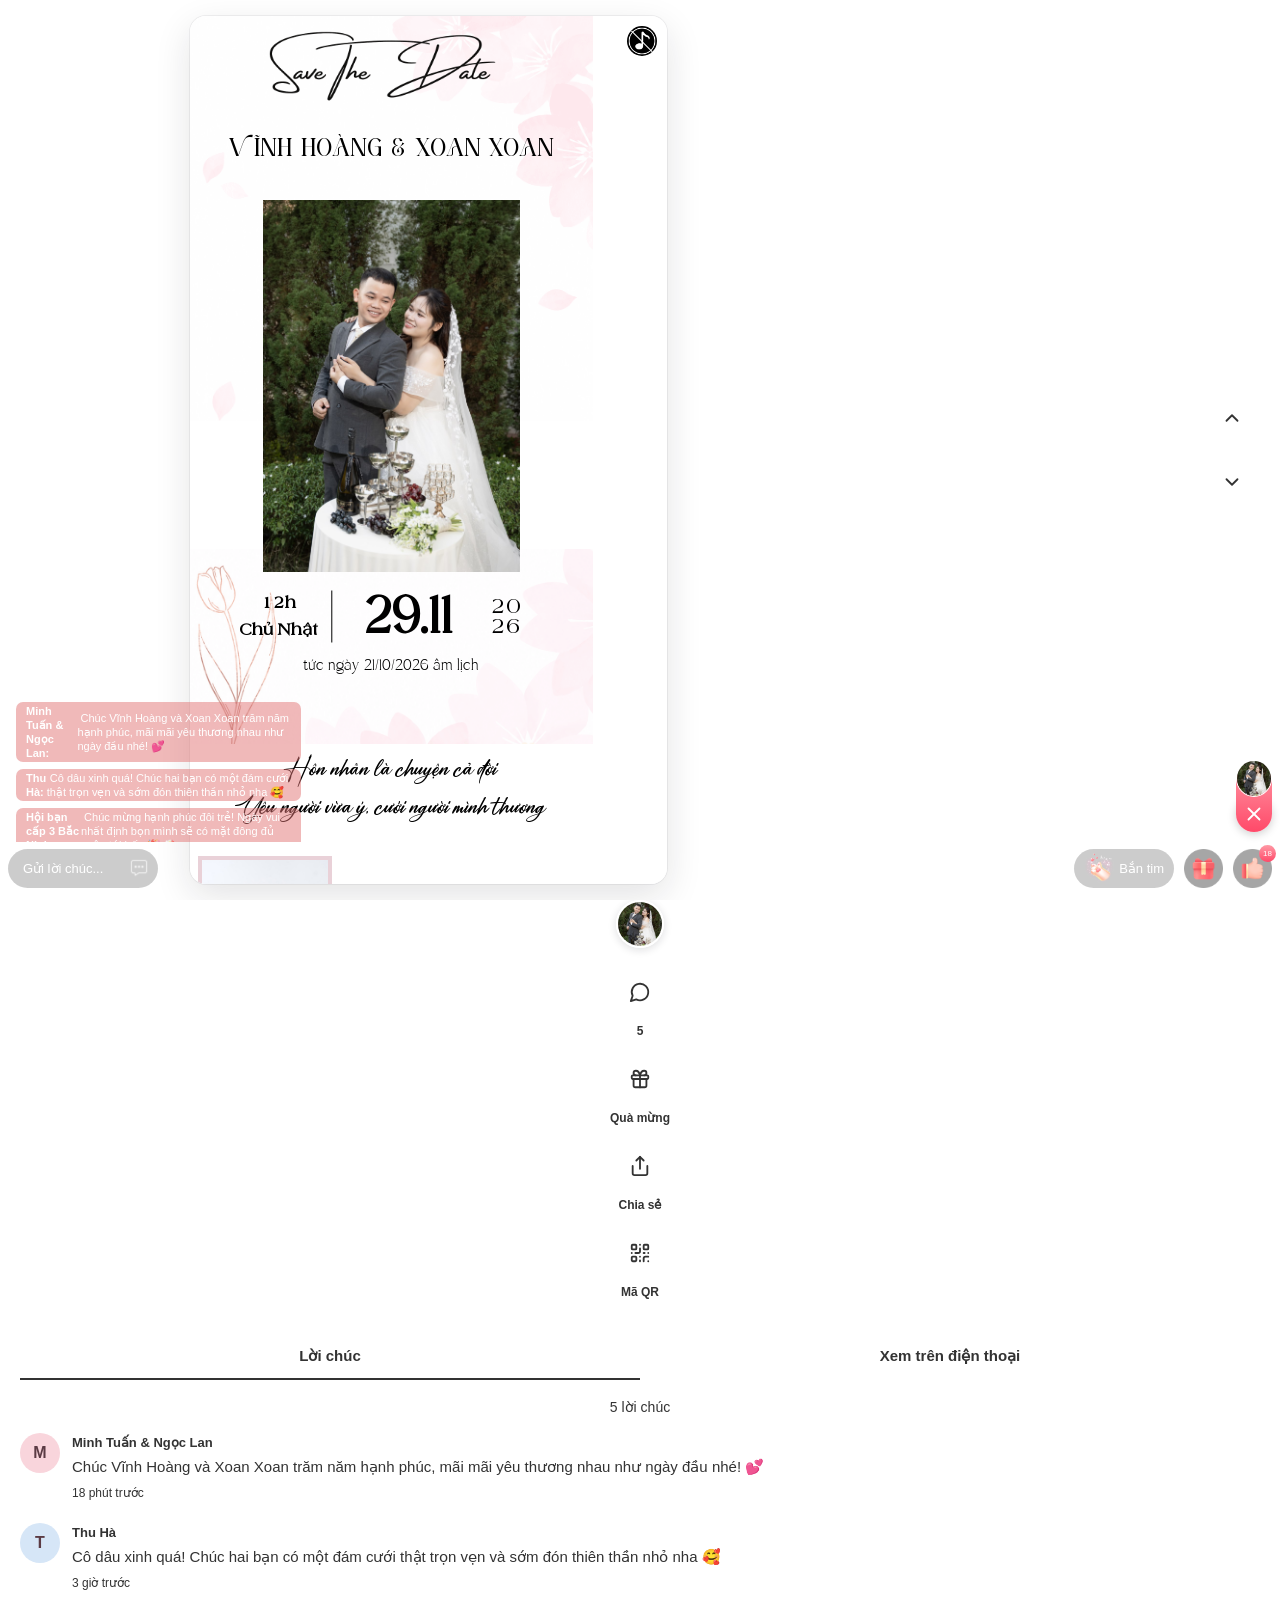
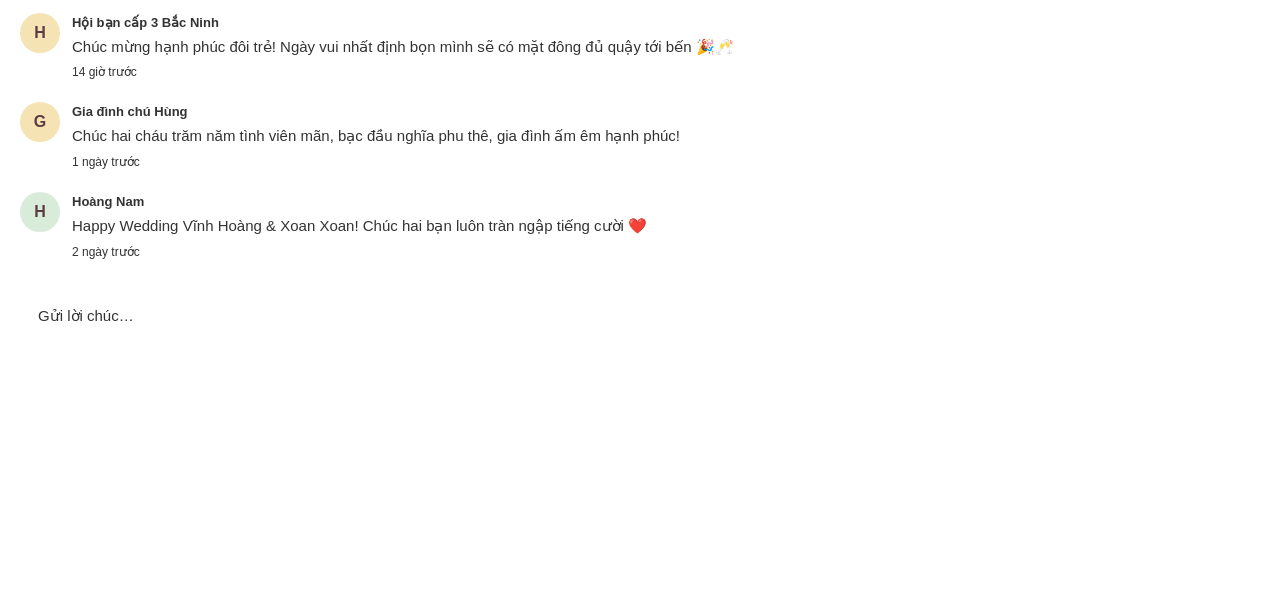
==== index.html @ a7e4d416 "Fix mobile comment toggle button and add swipeable photo gallery without touch blocking" ====
<!DOCTYPE html>
<html lang="vi" data-scroll-behavior="smooth">
<head>
  <meta charset="utf-8" />
  <meta name="viewport" content="width=device-width, initial-scale=1, maximum-scale=1, user-scalable=no" />
  <title>Vĩnh Hoàng💕Xoan Xoan | Thiệp Cưới Online</title>
  <meta name="description" content="Trân trọng kính mời quý khách đến dự lễ cưới của chúng tôi. Rất mong được đón tiếp quý khách!" />
  <meta property="og:type" content="website" />
  <meta property="og:title" content="Vĩnh Hoàng💕Xoan Xoan | Thiệp Cưới Online" />
  <meta property="og:description" content="Trân trọng kính mời quý khách đến dự lễ cưới của chúng tôi. Rất mong được đón tiếp quý khách!" />
  <meta property="og:image" content="https://tungpp001.github.io/vinhhoang-wedding/uploads/og-thumb.jpg" />
  <meta property="og:image:secure_url" content="https://tungpp001.github.io/vinhhoang-wedding/uploads/og-thumb.jpg" />
  <meta property="og:image:width" content="1200" />
  <meta property="og:image:height" content="630" />
  <meta property="og:image:type" content="image/jpeg" />
  <meta name="twitter:card" content="summary_large_image" />
  <meta name="twitter:image" content="https://tungpp001.github.io/vinhhoang-wedding/uploads/og-thumb.jpg" />
  <link rel="preconnect" href="https://fonts.googleapis.com" />
  <link rel="preconnect" href="https://fonts.gstatic.com" crossorigin />
  <link rel="stylesheet" href="https://fonts.googleapis.com/css2?family=Quicksand:wght@400;500;600;700&display=swap" />
  <link rel="stylesheet" href="styles.css?v=20261110d" />
</head>
<body>
<div hidden=""><!--$--><!--/$--></div><!--$--><!--/$--><div class="guest-ui_nestedLoading___AAHA"><div class="guest-ui_spinContainer__fVctq"><div class="pc-container feedLayout_feed__jIIvL"><aside class="feedLayout_side__cEJ5f"><a href="#" class="feedLayout_brand__jp8cJ"><img src="assets/logo-symbol.svg" alt="" width="30" height="30"/><span>Thiệp Cưới Online</span></a><div class="feedLayout_info__sg8Nb"><img class="feedLayout_infoCover__g9FMQ" src="uploads/1794324127512-x21ut2.jpg" alt="" width="212" height="119"/><h1 class="feedLayout_infoTitle__srkTO">Vĩnh Hoàng💕Xoan Xoan</h1><p class="feedLayout_infoDesc__WayYb">Trân trọng kính mời quý khách đến dự lễ cưới của chúng tôi. Rất mong được đón tiếp quý khách!</p></div><p class="feedLayout_sideFoot__AckKV">© 2026 Vĩnh Hoàng 💕 Xoan Xoan</p></aside><main class="feedLayout_stage__zQjhY"><div class="feedLayout_cardRow__36Grw"><div class="pc-content feedLayout_card__Nx6Wg"><div id="app-view-index" class="jsx-443a9d513198ef78 "><div id="audio-control-wrapper" class="jsx-1319890903 cursor-pointer"><div class="jsx-1319890903 audio-toggle "><img src="assets/audio-1.png" alt="music icon" class="jsx-1319890903 music-icon"/><div class="jsx-1319890903 icon-cancel"><div class="jsx-1319890903 icon-line"></div></div></div></div><audio src="uploads/1794324139690-w282ac.mp3" preload="auto"></audio><div data-autoscroll-root="" class="relative overflow-x-hidden styles_customScroll__X5r6w h-full" style="background-color:#fff;overflow-y:auto;touch-action:auto"><div id="root-page-container" style="background-color:#fff;background-image:none;background-size:cover;width:404px;height:6098px;position:relative;overflow:hidden;margin:0 auto" class="jsx-7bcb8cec9f2990d1"><div id="canvas-scaler" style="position:relative;user-select:auto;display:flex;align-items:center;justify-content:center;box-sizing:border-box;width:404px;height:6098px;min-width:50px;min-height:50px;transform-origin:0 0"><div class="jsx-7bcb8cec9f2990d1 w-full h-full"><div data-node-id="_PFyxYCW_z" style="position:absolute;top:2206.0177541824px;left:2.058281939257812px;width:395.35440000000006px;height:auto;z-index:26;cursor:default;transform:rotate(0deg)" class="jsx-3951157770 text-box-component "><div data-transition-key="_PFyxYCW_z-fade-in-1.6-0.5-ease-out-false" data-node-id="_PFyxYCW_z" style="transition:all 1.6s ease-out 0.5s;transform:none;opacity:1;width:100%;height:100%"><div style="position:relative;width:100%;height:100%;padding:0px 0px 0px 0px;border-radius:0px 
            0px 
            0px 
            0px;box-shadow:none;background-color:transparent;display:flex;align-items:center;justify-content:center;box-sizing:border-box;opacity:1;border:0px solid" class="jsx-3951157770"><div disabled="" style="height:auto;width:100%;min-width:20px;color:#000000;font-size:14.544px;text-shadow:0px 0px 2px rgba(0,0,0,0);font-weight:normal;font-family:&quot;Quicksand&quot;;text-align:center;line-height:normal;letter-spacing:0px;text-transform:none;text-decoration:none;font-style:normal;pointer-events:none;overflow:hidden;word-break:break-word" contentEditable="false">Du Tràng, Đông Cứu - Bắc Ninh</div></div></div></div><div data-node-id="JcK0YX0tFL" style="position:absolute;top:2157.59432px;left:5.816388000000001px;width:387.8400000000001px;height:auto;z-index:23;cursor:default;transform:rotate(0deg)" class="jsx-3951157770 text-box-component "><div data-transition-key="JcK0YX0tFL-fade-in-1.6-0-ease-out-false" data-node-id="JcK0YX0tFL" style="transition:all 1.6s ease-out 0s;transform:none;opacity:1;width:100%;height:100%"><div style="position:relative;width:100%;height:100%;padding:0px 0px 0px 0px;border-radius:0px 
            0px 
            0px 
            0px;box-shadow:none;background-color:transparent;display:flex;align-items:center;justify-content:center;box-sizing:border-box;opacity:1;border:0px solid" class="jsx-3951157770"><div disabled="" style="height:auto;width:100%;min-width:20px;color:#000000;font-size:25.048000000000005px;text-shadow:0px 0px 2px rgba(0,0,0,0);font-weight:bold;font-family:&quot;Quicksand&quot;;text-align:center;line-height:normal;letter-spacing:0px;text-transform:uppercase;text-decoration:none;font-style:normal;pointer-events:none;overflow:hidden;word-break:break-word" contentEditable="false">Tư gia nhà trai</div></div></div></div><div data-node-id="8Y6nOGwSSD" style="position:absolute;top:2109.8839353944004px;left:149.3115011772461px;width:100.83840000000002px;height:auto;z-index:25;cursor:default;transform:rotate(0deg)" class="jsx-1141532170 text-box-component "><div data-transition-key="8Y6nOGwSSD-fade-in-1.6-0.4-ease-out-false" data-node-id="8Y6nOGwSSD" style="transition:all 1.6s ease-out 0.4s;transform:none;opacity:1;width:100%;height:100%"><div style="position:relative;width:100%;height:100%;padding:0px 0px 0px 0px;border-radius:0px 
            0px 
            0px 
            0px;box-shadow:none;background-color:transparent;display:flex;align-items:center;justify-content:center;box-sizing:border-box;opacity:1;border-bottom:1px solid #4a4a4a" class="jsx-1141532170"><div disabled="" style="height:auto;width:100%;min-width:20px;color:#000000;font-size:17.776px;text-shadow:0px 0px 2px rgba(0,0,0,0);font-weight:bold;font-family:&quot;Quicksand&quot;;text-align:center;line-height:normal;letter-spacing:0px;text-transform:none;text-decoration:none;font-style:normal;pointer-events:none;overflow:hidden;word-break:break-word" contentEditable="false">Địa chỉ&nbsp;</div></div></div></div><div data-node-id="Qt0PY8qU_B" style="position:absolute;top:2061.870554px;left:11.994089px;width:375.4776px;height:auto;z-index:25;cursor:default;transform:rotate(0deg)" class="jsx-3951157770 text-box-component "><div data-transition-key="Qt0PY8qU_B-fade-in-1.6-0.5-ease-out-false" data-node-id="Qt0PY8qU_B" style="transition:all 1.6s ease-out 0.5s;transform:none;opacity:1;width:100%;height:100%"><div style="position:relative;width:100%;height:100%;padding:0px 0px 0px 0px;border-radius:0px 
            0px 
            0px 
            0px;box-shadow:none;background-color:transparent;display:flex;align-items:center;justify-content:center;box-sizing:border-box;opacity:1;border:0px solid" class="jsx-3951157770"><div disabled="" style="height:auto;width:100%;min-width:20px;color:#000000;font-size:14.544px;text-shadow:0px 0px 2px rgba(0,0,0,0);font-weight:normal;font-family:&quot;Quicksand&quot;;text-align:center;line-height:normal;letter-spacing:0px;text-transform:none;text-decoration:none;font-style:normal;pointer-events:none;overflow:hidden;word-break:break-word" contentEditable="false">(Tức ngày 28 tháng 10 năm Bính Ngọ)</div></div></div></div><div data-node-id="JwSuWvN8-C" style="position:absolute;top:2010.4120737168px;left:250.18508px;width:146.24800000000002px;height:auto;z-index:25;cursor:default;transform:rotate(0deg)" class="jsx-3951157770 text-box-component "><div data-transition-key="JwSuWvN8-C-fade-in-1.6-0.8-ease-out-false" data-node-id="JwSuWvN8-C" style="transition:all 1.6s ease-out 0.8s;transform:none;opacity:1;width:100%;height:100%"><div style="position:relative;width:100%;height:100%;padding:0px 0px 0px 0px;border-radius:0px 
            0px 
            0px 
            0px;box-shadow:none;background-color:transparent;display:flex;align-items:center;justify-content:center;box-sizing:border-box;opacity:1;border:0px solid" class="jsx-3951157770"><div disabled="" style="height:auto;width:100%;min-width:20px;color:#000000;font-size:21.008000000000003px;text-shadow:0px 0px 2px rgba(0,0,0,0);font-weight:normal;font-family:&quot;Quicksand&quot;;text-align:center;line-height:normal;letter-spacing:0px;text-transform:none;text-decoration:none;font-style:normal;pointer-events:none;overflow:hidden;word-break:break-word" contentEditable="false">Năm 2026</div></div></div></div><div data-node-id="dsg03K9paw" style="position:absolute;top:1979.6030337168004px;left:5.845884931640606px;width:146.24800000000002px;height:auto;z-index:24;cursor:default;transform:rotate(0deg)" class="jsx-3951157770 text-box-component "><div data-transition-key="dsg03K9paw-fade-in-1.6-0.8-ease-out-false" data-node-id="dsg03K9paw" style="transition:all 1.6s ease-out 0.8s;transform:none;opacity:1;width:100%;height:100%"><div style="position:relative;width:100%;height:100%;padding:0px 0px 0px 0px;border-radius:0px 
            0px 
            0px 
            0px;box-shadow:none;background-color:transparent;display:flex;align-items:center;justify-content:center;box-sizing:border-box;opacity:1;border:0px solid" class="jsx-3951157770"><div disabled="" style="height:auto;width:100%;min-width:20px;color:#000000;font-size:21.008000000000003px;text-shadow:0px 0px 2px rgba(0,0,0,0);font-weight:normal;font-family:&quot;Quicksand&quot;;text-align:center;line-height:normal;letter-spacing:4px;text-transform:none;text-decoration:none;font-style:normal;pointer-events:none;overflow:hidden;word-break:break-word" contentEditable="false">17h00</div></div></div></div><div data-node-id="weZ1pmAg-M" style="position:absolute;top:1979.2071137168002px;left:250.18589786328124px;width:146.24800000000002px;height:auto;z-index:24;cursor:default;transform:rotate(0deg)" class="jsx-3951157770 text-box-component "><div data-transition-key="weZ1pmAg-M-fade-in-1.6-0.4-ease-out-false" data-node-id="weZ1pmAg-M" style="transition:all 1.6s ease-out 0.4s;transform:none;opacity:1;width:100%;height:100%"><div style="position:relative;width:100%;height:100%;padding:0px 0px 0px 0px;border-radius:0px 
            0px 
            0px 
            0px;box-shadow:none;background-color:transparent;display:flex;align-items:center;justify-content:center;box-sizing:border-box;opacity:1;border:0px solid" class="jsx-3951157770"><div disabled="" style="height:auto;width:100%;min-width:20px;color:#000000;font-size:21.008000000000003px;text-shadow:0px 0px 2px rgba(0,0,0,0);font-weight:normal;font-family:&quot;Quicksand&quot;;text-align:center;line-height:normal;letter-spacing:0px;text-transform:none;text-decoration:none;font-style:normal;pointer-events:none;overflow:hidden;word-break:break-word" contentEditable="false">Tháng 11</div></div></div></div><div data-node-id="9h6vN_J3cZ" style="position:absolute;top:2010.4120737168px;left:5.845076931640608px;width:146.24800000000002px;height:auto;z-index:23;cursor:default;transform:rotate(0deg)" class="jsx-3951157770 text-box-component "><div data-transition-key="9h6vN_J3cZ-fade-in-1.6-0.4-ease-out-false" data-node-id="9h6vN_J3cZ" style="transition:all 1.6s ease-out 0.4s;transform:none;opacity:1;width:100%;height:100%"><div style="position:relative;width:100%;height:100%;padding:0px 0px 0px 0px;border-radius:0px 
            0px 
            0px 
            0px;box-shadow:none;background-color:transparent;display:flex;align-items:center;justify-content:center;box-sizing:border-box;opacity:1;border:0px solid" class="jsx-3951157770"><div disabled="" style="height:auto;width:100%;min-width:20px;color:#000000;font-size:21.008000000000003px;text-shadow:0px 0px 2px rgba(0,0,0,0);font-weight:normal;font-family:&quot;Quicksand&quot;;text-align:center;line-height:normal;letter-spacing:0px;text-transform:none;text-decoration:none;font-style:normal;pointer-events:none;overflow:hidden;word-break:break-word" contentEditable="false">Thứ Bảy</div></div></div></div><div data-node-id="jGLGk_Q5MI" style="position:absolute;top:1974.5449537168001px;left:146.69200093164062px;width:107.30240000000002px;height:auto;z-index:23;cursor:default;transform:rotate(0deg)" class="jsx-2812541578 text-box-component "><div data-transition-key="jGLGk_Q5MI-fade-in-1.6-0-ease-out-false" data-node-id="jGLGk_Q5MI" style="transform:none;opacity:1;width:100%;height:100%"><div style="position:relative;width:100%;height:100%;padding:0px 0px 0px 0px;border-radius:0px 
            0px 
            0px 
            0px;box-shadow:none;background-color:transparent;display:flex;align-items:center;justify-content:center;box-sizing:border-box;opacity:1;border-right:2px solid #4a4a4a;border-left:2px solid #4a4a4a;animation-name:animation-pulse;animation-duration:2s;animation-delay:0s;animation-iteration-count:infinite;animation-timing-function:ease-in-out" class="jsx-2812541578"><div disabled="" style="height:auto;width:100%;min-width:20px;color:#631717;font-size:62.216px;text-shadow:0px 0px 2px rgba(0,0,0,0);font-weight:bold;font-family:&quot;Times New Roman&quot;;text-align:center;line-height:normal;letter-spacing:3px;text-transform:uppercase;text-decoration:none;font-style:normal;pointer-events:none;overflow:hidden;word-break:break-word" contentEditable="false">28</div></div></div></div><div data-node-id="sQDPnRDM87" style="position:absolute;top:1440.03376px;left:22.041432px;width:357.944px;height:auto;z-index:18;cursor:default;transform:rotate(0deg)" class="jsx-3951157770 text-box-component "><div data-transition-key="sQDPnRDM87-slide-up-1.3-0-ease-out-false" data-node-id="sQDPnRDM87" style="transition:all 1.3s ease-out 0s;transform:none;opacity:1;width:100%;height:100%"><div style="position:relative;width:100%;height:100%;padding:0px 0px 0px 0px;border-radius:0px 
            0px 
            0px 
            0px;box-shadow:none;background-color:transparent;display:flex;align-items:center;justify-content:center;box-sizing:border-box;opacity:1;border:0px solid" class="jsx-3951157770"><div disabled="" style="height:auto;width:100%;min-width:20px;color:#000000;font-size:12.120000000000003px;text-shadow:0px 0px 2px rgba(0,0,0,0);font-weight:bold;font-family:&quot;Quicksand&quot;;text-align:center;line-height:1.79;letter-spacing:0px;text-transform:uppercase;text-decoration:none;font-style:normal;pointer-events:none;overflow:hidden;word-break:break-word" contentEditable="false">Tham dự lễ cưới Vĩnh Hoàng &amp; Xoan Xoan</div></div></div></div><div data-node-id="uPLRlYN4gG" style="position:absolute;top:1390.27712px;left:116.577432px;width:168.872px;height:auto;z-index:17;cursor:default;transform:rotate(0deg)" class="jsx-1141532170 text-box-component "><div data-transition-key="uPLRlYN4gG-slide-up-1.3-0-ease-out-false" data-node-id="uPLRlYN4gG" style="transition:all 1.3s ease-out 0s;transform:none;opacity:1;width:100%;height:100%"><div style="position:relative;width:100%;height:100%;padding:0px 0px 0px 0px;border-radius:0px 
            0px 
            0px 
            0px;box-shadow:none;background-color:transparent;display:flex;align-items:center;justify-content:center;box-sizing:border-box;opacity:1;border-top:1px solid" class="jsx-1141532170"><div disabled="" style="height:auto;width:100%;min-width:20px;color:#000000;font-size:31.512px;text-shadow:0px 0px 2px rgba(0,0,0,0);font-weight:500;font-family:&quot;HoaTay1&quot;;text-align:center;line-height:normal;letter-spacing:0px;text-transform:none;text-decoration:none;font-style:normal;pointer-events:none;overflow:hidden;word-break:break-word" contentEditable="false">Thư Mời</div></div></div></div><div data-node-id="Rm4Qdw8AaR" style="position:absolute;top:1503.306342px;left:145.731506px;width:112.1504px;height:171.676568px;z-index:20;cursor:default;transform:rotate(0deg) scale(1, 1)" class="jsx-8714137441931921"><div data-transition-key="Rm4Qdw8AaR-slide-up-1.3-0.2-ease-out-false" data-node-id="Rm4Qdw8AaR" style="transition:all 1.3s ease-out 0.2s;transform:none;opacity:1;width:100%;height:100%"><div style="position:relative;width:100%;height:100%;display:flex;align-items:center;justify-content:center;box-sizing:border-box;border:0px solid #631717;padding:0px 0px 0px 0px;background-color:transparent;text-shadow:0px 0px 2px rgba(0,0,0,0);opacity:1;box-shadow:0px 0px 10px 0px rgba(0, 0, 0, 0.5);border-radius:0px 
              0px 
              0px 
              0px" class="jsx-8714137441931921"><div style="-webkit-mask-box-image-source:none;-webkit-mask-box-image-slice:0 fill;mask-image:none;mask-size:100% 100%;mask-repeat:no-repeat" class="jsx-8714137441931921 photo-component"><div style="background-image:url(uploads/1794324175094-gs3egh.jpg);border-radius:0px 
                  0px 
                  0px 
                  0px" class="jsx-8714137441931921 photo-bg-wrap"></div></div></div></div></div><div data-node-id="EVhJTrXwe9" style="position:absolute;top:1487.22096px;left:271.713432px;width:115.651464px;height:173.8816px;z-index:21;cursor:default;transform:rotate(0deg) scale(1, 1)" class="jsx-8714137441931921"><div data-transition-key="EVhJTrXwe9-slide-left-1.3-0.2-ease-out-false" data-node-id="EVhJTrXwe9" style="transition:all 1.3s ease-out 0.2s;transform:none;opacity:1;width:100%;height:100%"><div style="position:relative;width:100%;height:100%;display:flex;align-items:center;justify-content:center;box-sizing:border-box;border:0px solid #631717;padding:0px 0px 0px 0px;background-color:transparent;text-shadow:0px 0px 2px rgba(0,0,0,0);opacity:1;box-shadow:0px 0px 10px 0px rgba(0, 0, 0, 0.5);border-radius:0px 
              0px 
              0px 
              0px" class="jsx-8714137441931921"><div style="-webkit-mask-box-image-source:none;-webkit-mask-box-image-slice:0 fill;mask-image:none;mask-size:100% 100%;mask-repeat:no-repeat" class="jsx-8714137441931921 photo-component"><div style="background-image:url(uploads/1794324185838-d4plaf.jpg);border-radius:0px 
                  0px 
                  0px 
                  0px" class="jsx-8714137441931921 photo-bg-wrap"></div></div></div></div></div><div data-node-id="1kEE_xfXqr" style="position:absolute;top:1487.57648px;left:15.577432000000003px;width:115.78640000000001px;height:173.797568px;z-index:19;cursor:default;transform:rotate(0deg) scale(1, 1)" class="jsx-8714137441931921"><div data-transition-key="1kEE_xfXqr-slide-right-1.3-0.2-ease-out-false" data-node-id="1kEE_xfXqr" style="transition:all 1.3s ease-out 0.2s;transform:none;opacity:1;width:100%;height:100%"><div style="position:relative;width:100%;height:100%;display:flex;align-items:center;justify-content:center;box-sizing:border-box;border:0px solid #631717;padding:0px 0px 0px 0px;background-color:transparent;text-shadow:0px 0px 2px rgba(0,0,0,0);opacity:1;box-shadow:0px 0px 10px 0px rgba(0, 0, 0, 0.5);border-radius:0px 
              0px 
              0px 
              0px" class="jsx-8714137441931921"><div style="-webkit-mask-box-image-source:none;-webkit-mask-box-image-slice:0 fill;mask-image:none;mask-size:100% 100%;mask-repeat:no-repeat" class="jsx-8714137441931921 photo-component"><div style="background-image:url(uploads/1794324166754-q1mspc.jpg);border-radius:0px 
                  0px 
                  0px 
                  0px" class="jsx-8714137441931921 photo-bg-wrap"></div></div></div></div></div><div data-node-id="4D7zik5Fhi" style="position:absolute;top:1228.17616px;left:-4.115144px;width:211.292px;height:auto;z-index:0;cursor:default;transform:rotate(0deg)" class="jsx-3951157770 text-box-component "><div data-transition-key="4D7zik5Fhi-slide-right-1.3-0-ease-out-false" data-node-id="4D7zik5Fhi" style="transition:all 1.3s ease-out 0s;transform:none;opacity:1;width:100%;height:100%"><div style="position:relative;width:100%;height:100%;padding:0px 0px 0px 0px;border-radius:0px 
            0px 
            0px 
            0px;box-shadow:none;background-color:transparent;display:flex;align-items:center;justify-content:center;box-sizing:border-box;opacity:1;border:0px solid" class="jsx-3951157770"><div disabled="" style="height:auto;width:100%;min-width:20px;color:#000000;font-size:11.312000000000003px;text-shadow:0px 0px 2px rgba(0,0,0,0);font-weight:normal;font-family:&quot;Quicksand&quot;;text-align:center;line-height:normal;letter-spacing:0px;text-transform:none;text-decoration:none;font-style:normal;pointer-events:none;overflow:hidden;word-break:break-word" contentEditable="false">Yên Việt,  Đông Cứu<div>Bắc Ninh</div></div></div></div></div></div><div data-node-id="URI0n_EdMI" style="position:absolute;top:857.9271280000002px;left:252.2600535405273px;width:95.02080000000001px;height:auto;z-index:0;cursor:default;transform:rotate(0deg)" class="jsx-3951157770 text-box-component "><div data-transition-key="URI0n_EdMI-slide-left-1.3-0-ease-out-false" data-node-id="URI0n_EdMI" style="transition:all 1.3s ease-out 0s;transform:none;opacity:1;width:100%;height:100%"><div style="position:relative;width:100%;height:100%;padding:0px 0px 0px 0px;border-radius:0px 
            0px 
            0px 
            0px;box-shadow:none;background-color:transparent;display:flex;align-items:center;justify-content:center;box-sizing:border-box;opacity:1;border-bottom:0px solid" class="jsx-3951157770"><div disabled="" style="height:auto;width:100%;min-width:20px;color:#000000;font-size:16.16px;text-shadow:0px 0px 2px rgba(0,0,0,0);font-weight:bold;font-family:&quot;Quicksand&quot;;text-align:center;line-height:normal;letter-spacing:0px;text-transform:uppercase;text-decoration:none;font-style:normal;pointer-events:none;overflow:hidden;word-break:break-word" contentEditable="false">Nhà Trai</div></div></div></div><div data-node-id="MH_6yyQPLw" style="position:absolute;top:887.03856px;left:194.12859927490237px;width:211.292px;height:auto;z-index:0;cursor:default;transform:rotate(0deg)" class="jsx-3951157770 text-box-component "><div data-transition-key="MH_6yyQPLw-slide-left-1.3-0-ease-out-false" data-node-id="MH_6yyQPLw" style="transition:all 1.3s ease-out 0s;transform:none;opacity:1;width:100%;height:100%"><div style="position:relative;width:100%;height:100%;padding:0px 0px 0px 0px;border-radius:0px 
            0px 
            0px 
            0px;box-shadow:none;background-color:transparent;display:flex;align-items:center;justify-content:center;box-sizing:border-box;opacity:1;border:0px solid" class="jsx-3951157770"><div disabled="" style="height:auto;width:100%;min-width:20px;color:#000000;font-size:12.120000000000003px;text-shadow:0px 0px 2px rgba(0,0,0,0);font-weight:bold;font-family:&quot;Quicksand&quot;;text-align:center;line-height:1.49;letter-spacing:0px;text-transform:uppercase;text-decoration:none;font-style:normal;pointer-events:none;overflow:hidden;word-break:break-word" contentEditable="false">Ông : Nguyễn Vĩnh Sơn<div>Bà : Nguyễn Thị Sơn</div></div></div></div></div></div><div data-node-id="OmOohv4UUI" style="position:absolute;top:929.82216px;left:194.12674182177741px;width:211.292px;height:auto;z-index:0;cursor:default;transform:rotate(0deg)" class="jsx-3951157770 text-box-component "><div data-transition-key="OmOohv4UUI-slide-left-1.3-0-ease-out-false" data-node-id="OmOohv4UUI" style="transition:all 1.3s ease-out 0s;transform:none;opacity:1;width:100%;height:100%"><div style="position:relative;width:100%;height:100%;padding:0px 0px 0px 0px;border-radius:0px 
            0px 
            0px 
            0px;box-shadow:none;background-color:transparent;display:flex;align-items:center;justify-content:center;box-sizing:border-box;opacity:1;border:0px solid" class="jsx-3951157770"><div disabled="" style="height:auto;width:100%;min-width:20px;color:#000000;font-size:11.312000000000003px;text-shadow:0px 0px 2px rgba(0,0,0,0);font-weight:normal;font-family:&quot;Quicksand&quot;;text-align:center;line-height:normal;letter-spacing:0px;text-transform:none;text-decoration:none;font-style:normal;pointer-events:none;overflow:hidden;word-break:break-word" contentEditable="false">Du Tràng, Đông Cứu<div>Bắc Ninh</div></div></div></div></div></div><div data-node-id="iHlrUYGh_T" style="position:absolute;top:1153.9048px;left:47.68403014550781px;width:107.70640000000002px;height:auto;z-index:0;cursor:default;transform:rotate(0deg)" class="jsx-3951157770 text-box-component "><div data-transition-key="iHlrUYGh_T-slide-right-1.3-0-ease-out-false" data-node-id="iHlrUYGh_T" style="transition:all 1.3s ease-out 0s;transform:none;opacity:1;width:100%;height:100%"><div style="position:relative;width:100%;height:100%;padding:0px 0px 0px 0px;border-radius:0px 
            0px 
            0px 
            0px;box-shadow:none;background-color:transparent;display:flex;align-items:center;justify-content:center;box-sizing:border-box;opacity:1;border-bottom:0px solid" class="jsx-3951157770"><div disabled="" style="height:auto;width:100%;min-width:20px;color:#000000;font-size:16.16px;text-shadow:0px 0px 2px rgba(0,0,0,0);font-weight:bold;font-family:&quot;Quicksand&quot;;text-align:center;line-height:normal;letter-spacing:0px;text-transform:uppercase;text-decoration:none;font-style:normal;pointer-events:none;overflow:hidden;word-break:break-word" contentEditable="false">Nhà Gái</div></div></div></div><div data-node-id="9BuNZvrCFB" style="position:absolute;top:1184.9712591770246px;left:-4.115144px;width:211.292px;height:auto;z-index:0;cursor:default;transform:rotate(0deg)" class="jsx-3951157770 text-box-component "><div data-transition-key="9BuNZvrCFB-slide-right-1.3-0-ease-out-false" data-node-id="9BuNZvrCFB" style="transition:all 1.3s ease-out 0s;transform:none;opacity:1;width:100%;height:100%"><div style="position:relative;width:100%;height:100%;padding:0px 0px 0px 0px;border-radius:0px 
            0px 
            0px 
            0px;box-shadow:none;background-color:transparent;display:flex;align-items:center;justify-content:center;box-sizing:border-box;opacity:1;border:0px solid" class="jsx-3951157770"><div disabled="" style="height:auto;width:100%;min-width:20px;color:#000000;font-size:12.120000000000003px;text-shadow:0px 0px 2px rgba(0,0,0,0);font-weight:bold;font-family:&quot;Quicksand&quot;;text-align:center;line-height:1.56;letter-spacing:0px;text-transform:uppercase;text-decoration:none;font-style:normal;pointer-events:none;overflow:hidden;word-break:break-word" contentEditable="false">Ông : Trần Văn Hướng<div>Bà : Trần Thị Toản</div></div></div></div></div></div><div data-node-id="I8KC0g3PaN" style="position:absolute;top:533.116784px;left:0.262376184px;width:403.67680000000007px;height:194.89768px;z-index:0;cursor:default;transform:rotate(0deg) scale(1, 1)" class="jsx-8714137441931921"><div data-transition-key="I8KC0g3PaN-fade-in-1.6-0-ease-out-false" data-node-id="I8KC0g3PaN" style="transform:none;opacity:1;width:100%;height:100%"><div style="position:relative;width:100%;height:100%;display:flex;align-items:center;justify-content:center;box-sizing:border-box;border:0px solid;padding:0px 0px 0px 0px;background-color:transparent;text-shadow:0px 0px 2px rgba(0,0,0,0);opacity:0.71;box-shadow:none;border-radius:0px 
              0px 
              0px 
              0px" class="jsx-8714137441931921"><div style="-webkit-mask-box-image-source:url(assets/001_ecxcylqi2s.png);-webkit-mask-box-image-slice:0 fill;mask-image:url(assets/001_ecxcylqi2s.png);mask-size:100% 100%;mask-repeat:no-repeat" class="jsx-8714137441931921 photo-component"><div style="background-image:url(assets/bg-floral-bottom.png);border-radius:0px 
                  0px 
                  0px 
                  0px" class="jsx-8714137441931921 photo-bg-wrap"></div></div></div></div></div><div data-node-id="7WmUUnxK7X" style="position:absolute;top:183.940399px;left:73.55950900000002px;width:256.5px;height:371.614357px;z-index:10;cursor:default;transform:rotate(0deg) scale(1, 1)" class="jsx-8714137441931921"><div data-transition-key="7WmUUnxK7X-fade-in-1.6-0-ease-out-false" data-node-id="7WmUUnxK7X" style="transition:all 1.6s ease-out 0s;transform:none;opacity:1;width:100%;height:100%"><div style="position:relative;width:100%;height:100%;display:flex;align-items:center;justify-content:center;box-sizing:border-box;border:0px solid;padding:0px 0px 0px 0px;background-color:transparent;text-shadow:0px 0px 2px rgba(0,0,0,0);opacity:1;box-shadow:none;border-radius:0px 
              0px 
              0px 
              0px" class="jsx-8714137441931921"><div style="-webkit-mask-box-image-source:none;-webkit-mask-box-image-slice:0 fill;mask-image:none;mask-size:100% 100%;mask-repeat:no-repeat" class="jsx-8714137441931921 photo-component"><div style="background-image:url(uploads/1794324127512-x21ut2.jpg);border-radius:0px 
                  0px 
                  0px 
                  0px" class="jsx-8714137441931921 photo-bg-wrap"></div></div></div></div></div><div data-node-id="TIXJxWpubS" style="position:absolute;top:95.016281px;left:15.72968px;width:372.4552px;height:auto;z-index:1;cursor:default;transform:rotate(0deg)" class="jsx-3951157770 text-box-component "><div data-transition-key="TIXJxWpubS-fade-in-1.6-0-ease-out-false" data-node-id="TIXJxWpubS" style="transition:all 1.6s ease-out 0s;transform:none;opacity:1;width:100%;height:100%"><div style="position:relative;width:100%;height:100%;padding:0px 0px 0px 0px;border-radius:0px 
            0px 
            0px 
            0px;box-shadow:none;background-color:transparent;display:flex;align-items:center;justify-content:center;box-sizing:border-box;opacity:1;border:0px solid" class="jsx-3951157770"><div disabled="" style="height:auto;width:100%;min-width:20px;color:#000000;font-size:25px;text-shadow:0px 0px 2px rgba(0,0,0,0);font-weight:500;font-family:&quot;Beezle&quot;;text-align:center;line-height:normal;letter-spacing:0px;text-transform:uppercase;text-decoration:none;font-style:normal;pointer-events:none;overflow:hidden;word-break:break-word" contentEditable="false"><br>Vĩnh Hoàng &amp; Xoan Xoan</div></div></div></div><div data-node-id="9-4s3IqnyI" style="position:absolute;top:12.2357864px;left:51.819302400000005px;width:283.731624px;height:91.38641600000001px;z-index:11;cursor:default;transform:rotate(0deg) scale(1, 1)" class="jsx-8714137441931921"><div data-transition-key="9-4s3IqnyI-fade-in-1.6-0-ease-out-false" data-node-id="9-4s3IqnyI" style="transition:all 1.6s ease-out 0s;transform:none;opacity:1;width:100%;height:100%"><div style="position:relative;width:100%;height:100%;display:flex;align-items:center;justify-content:center;box-sizing:border-box;border:0px solid;padding:0px 0px 0px 0px;background-color:transparent;text-shadow:0px 0px 2px rgba(0,0,0,0);opacity:1;box-shadow:none;border-radius:0px 
              0px 
              0px 
              0px" class="jsx-8714137441931921"><div style="-webkit-mask-box-image-source:none;-webkit-mask-box-image-slice:0 fill;mask-image:none;mask-size:100% 100%;mask-repeat:no-repeat" class="jsx-8714137441931921 photo-component"><div style="background-image:url(assets/save-the-date.png);border-radius:0px 
                  0px 
                  0px 
                  0px" class="jsx-8714137441931921 photo-bg-wrap"></div></div></div></div></div><div data-node-id="yJC0gHwb6z" style="position:absolute;top:576.384376px;left:142.96348px;width:152.05752px;height:auto;z-index:2;cursor:default;transform:rotate(0deg)" class="jsx-3951157770 text-box-component "><div data-transition-key="yJC0gHwb6z-bounce-in-1.6-0-ease-out-false" data-node-id="yJC0gHwb6z" style="transition:all 1.6s ease-out 0s;transform:none;opacity:1;width:100%;height:100%"><div style="position:relative;width:100%;height:100%;padding:0px 0px 0px 0px;border-radius:0px 
            0px 
            0px 
            0px;box-shadow:none;background-color:transparent;display:flex;align-items:center;justify-content:center;box-sizing:border-box;opacity:1;border:0px solid" class="jsx-3951157770"><div disabled="" style="height:auto;width:100%;min-width:20px;color:#000000;font-size:51.712px;text-shadow:0px 0px 2px rgba(0,0,0,0);font-weight:bold;font-family:&quot;DFVN Berfilem&quot;;text-align:center;line-height:normal;letter-spacing:0px;text-transform:none;text-decoration:none;font-style:normal;pointer-events:none;overflow:hidden;word-break:break-word" contentEditable="false">29.11</div></div></div></div><div data-node-id="E9MnkeFAkI" style="position:absolute;top:574.7780720000001px;left:280.3881200000001px;width:71.90392px;height:auto;z-index:3;cursor:default;transform:rotate(0deg)" class="jsx-3951157770 text-box-component "><div data-transition-key="E9MnkeFAkI-slide-left-1.6-0-ease-out-false" data-node-id="E9MnkeFAkI" style="transition:all 1.6s ease-out 0s;transform:none;opacity:1;width:100%;height:100%"><div style="position:relative;width:100%;height:100%;padding:0px 0px 0px 0px;border-radius:0px 
            0px 
            0px 
            0px;box-shadow:none;background-color:transparent;display:flex;align-items:center;justify-content:center;box-sizing:border-box;opacity:1;border:0px solid" class="jsx-3951157770"><div disabled="" style="height:auto;width:100%;min-width:20px;color:#000000;font-size:21.008000000000003px;text-shadow:0px 0px 2px rgba(0,0,0,0);font-weight:500;font-family:&quot;Amherst&quot;;text-align:center;line-height:normal;letter-spacing:0px;text-transform:none;text-decoration:none;font-style:normal;pointer-events:none;overflow:hidden;word-break:break-word" contentEditable="false">20</div></div></div></div><div data-node-id="Gj1BKOWjjY" style="position:absolute;top:595.3901520000001px;left:280.3962px;width:71.90392px;height:auto;z-index:4;cursor:default;transform:rotate(0deg)" class="jsx-3951157770 text-box-component "><div data-transition-key="Gj1BKOWjjY-slide-left-1.6-0-ease-out-false" data-node-id="Gj1BKOWjjY" style="transition:all 1.6s ease-out 0s;transform:none;opacity:1;width:100%;height:100%"><div style="position:relative;width:100%;height:100%;padding:0px 0px 0px 0px;border-radius:0px 
            0px 
            0px 
            0px;box-shadow:none;background-color:transparent;display:flex;align-items:center;justify-content:center;box-sizing:border-box;opacity:1;border:0px solid" class="jsx-3951157770"><div disabled="" style="height:auto;width:100%;min-width:20px;color:#000000;font-size:21.008000000000003px;text-shadow:0px 0px 2px rgba(0,0,0,0);font-weight:500;font-family:&quot;Amherst&quot;;text-align:center;line-height:normal;letter-spacing:0px;text-transform:none;text-decoration:none;font-style:normal;pointer-events:none;overflow:hidden;word-break:break-word" contentEditable="false">26</div></div></div></div><div data-node-id="zaKtKgy8bK" style="position:absolute;top:574.7780026736001px;left:53.28741013183594px;width:71.90392px;height:auto;z-index:4;cursor:default;transform:rotate(0deg)" class="jsx-3951157770 text-box-component "><div data-transition-key="zaKtKgy8bK-slide-right-1.6-0-ease-out-false" data-node-id="zaKtKgy8bK" style="transition:all 1.6s ease-out 0s;transform:none;opacity:1;width:100%;height:100%"><div style="position:relative;width:100%;height:100%;padding:0px 0px 0px 0px;border-radius:0px 
            0px 
            0px 
            0px;box-shadow:none;background-color:transparent;display:flex;align-items:center;justify-content:center;box-sizing:border-box;opacity:1;border:0px solid" class="jsx-3951157770"><div disabled="" style="height:auto;width:100%;min-width:20px;color:#000000;font-size:16.16px;text-shadow:0px 0px 2px rgba(0,0,0,0);font-weight:bold;font-family:&quot;Amherst&quot;;text-align:center;line-height:normal;letter-spacing:0px;text-transform:none;text-decoration:none;font-style:normal;pointer-events:none;overflow:hidden;word-break:break-word" contentEditable="false">12h</div></div></div></div><div data-node-id="Gn3JH2Phal" style="position:absolute;top:602.127256px;left:35.507560000000005px;width:107.45592000000003px;height:auto;z-index:5;cursor:default;transform:rotate(0deg)" class="jsx-3951157770 text-box-component "><div data-transition-key="Gn3JH2Phal-slide-right-1.6-0-ease-out-false" data-node-id="Gn3JH2Phal" style="transition:all 1.6s ease-out 0s;transform:none;opacity:1;width:100%;height:100%"><div style="position:relative;width:100%;height:100%;padding:0px 0px 0px 0px;border-radius:0px 
            0px 
            0px 
            0px;box-shadow:none;background-color:transparent;display:flex;align-items:center;justify-content:center;box-sizing:border-box;opacity:1;border:0px solid" class="jsx-3951157770"><div disabled="" style="height:auto;width:100%;min-width:20px;color:#000000;font-size:16.16px;text-shadow:0px 0px 2px rgba(0,0,0,0);font-weight:bold;font-family:&quot;Amherst&quot;;text-align:center;line-height:normal;letter-spacing:0px;text-transform:none;text-decoration:none;font-style:normal;pointer-events:none;overflow:hidden;word-break:break-word" contentEditable="false">Chủ Nhật</div></div></div></div><div data-node-id="DkXBOTWdec" style="position:absolute;top:599.855968px;left:116.17181599999999px;width:51.789568px;height:0.808px;z-index:6;cursor:default;transform:rotate(90deg)"><div data-transition-key="DkXBOTWdec-fade-in-1.6-0-ease-out-false" data-node-id="DkXBOTWdec" style="transform:none;opacity:1;width:100%;height:100%"><div style="width:100%;height:100%;opacity:1;background-color:#000000"></div></div></div><div data-node-id="Wm-1v09tvk" style="position:absolute;top:8.08px;left:193.66349381256106px;width:16.16px;height:auto;z-index:0;cursor:default;transform:rotate(0deg)" class="jsx-3951157770 text-box-component "><div data-transition-key="Wm-1v09tvk-fade-in-1.6-0-ease-out-false" data-node-id="Wm-1v09tvk" style="transform:none;opacity:1;width:100%;height:100%"><div style="position:relative;width:100%;height:100%;padding:0px 0px 0px 0px;border-radius:0px 
            0px 
            0px 
            0px;box-shadow:none;background-color:transparent;display:flex;align-items:center;justify-content:center;box-sizing:border-box;opacity:0;border:0px solid" class="jsx-3951157770"><div disabled="" style="height:auto;width:100%;min-width:20px;color:#000000;font-size:0px;text-shadow:0px 0px 2px rgba(0,0,0,0);font-weight:500;font-family:&quot;Arial&quot;;text-align:center;line-height:normal;letter-spacing:0px;text-transform:none;text-decoration:none;font-style:normal;pointer-events:none;overflow:hidden;word-break:break-word" contentEditable="false">designed by Tung5DX</div></div></div></div><div data-node-id="QdE34AJsdR" style="position:absolute;top:637.373024px;left:7.680040000000001px;width:387.83192px;height:auto;z-index:7;cursor:default;transform:rotate(0deg)" class="jsx-3951157770 text-box-component "><div data-transition-key="QdE34AJsdR-fade-in-1.6-0-ease-out-false" data-node-id="QdE34AJsdR" style="transition:all 1.6s ease-out 0s;transform:none;opacity:1;width:100%;height:100%"><div style="position:relative;width:100%;height:100%;padding:0px 0px 0px 0px;border-radius:0px 
            0px 
            0px 
            0px;box-shadow:none;background-color:transparent;display:flex;align-items:center;justify-content:center;box-sizing:border-box;opacity:1;border:0px solid" class="jsx-3951157770"><div disabled="" style="height:auto;width:100%;min-width:20px;color:#000000;font-size:16.16px;text-shadow:0px 0px 2px rgba(0,0,0,0);font-weight:500;font-family:&quot;BrikeyMoura Regular&quot;;text-align:center;line-height:normal;letter-spacing:0px;text-transform:none;text-decoration:none;font-style:normal;pointer-events:none;overflow:hidden;word-break:break-word" contentEditable="false">tức ngày 21/10/2026 âm lịch</div></div></div></div><div data-node-id="6cOUdEMcWT" style="position:absolute;top:735.141024px;left:8.49208px;width:387.83192px;height:auto;z-index:8;cursor:default;transform:rotate(0deg)" class="jsx-3951157770 text-box-component "><div data-transition-key="6cOUdEMcWT-scale-in-1.6-0-ease-out-false" data-node-id="6cOUdEMcWT" style="transition:all 1.6s ease-out 0s;transform:none;opacity:1;width:100%;height:100%"><div style="position:relative;width:100%;height:100%;padding:0px 0px 0px 0px;border-radius:0px 
            0px 
            0px 
            0px;box-shadow:none;background-color:transparent;display:flex;align-items:center;justify-content:center;box-sizing:border-box;opacity:1;border:0px solid" class="jsx-3951157770"><div disabled="" style="height:auto;width:100%;min-width:20px;color:#000000;font-size:16.16px;text-shadow:0px 0px 2px rgba(0,0,0,0);font-weight:500;font-family:&quot;Alexandria Signature 400&quot;;text-align:center;line-height:normal;letter-spacing:0px;text-transform:none;text-decoration:none;font-style:normal;pointer-events:none;overflow:hidden;word-break:break-word" contentEditable="false">Hôn nhân là chuyện cả đời<div>Yêu người vừa ý, cưới người mình thương</div></div></div></div></div></div><div data-node-id="SWV1Oaou7d" style="position:absolute;top:840.255371px;left:8.942782px;width:133.3790267306374px;height:199.99999999999997px;z-index:9;cursor:default;transform:rotate(0deg) scale(1, 1)" class="jsx-8714137441931921"><div data-transition-key="SWV1Oaou7d-slide-right-1.6-0-ease-out-false" data-node-id="SWV1Oaou7d" style="transition:all 1.6s ease-out 0s;transform:none;opacity:1;width:100%;height:100%"><div style="position:relative;width:100%;height:100%;display:flex;align-items:center;justify-content:center;box-sizing:border-box;border:0px solid;padding:4px 4px 4px 4px;background-color:#e9d1d8;text-shadow:0px 0px 2px rgba(0,0,0,0);opacity:1;box-shadow:none;border-radius:0px 
              0px 
              0px 
              0px" class="jsx-8714137441931921"><div style="-webkit-mask-box-image-source:none;-webkit-mask-box-image-slice:0 fill;mask-image:none;mask-size:100% 100%;mask-repeat:no-repeat" class="jsx-8714137441931921 photo-component"><div style="background-image:url(uploads/1794324026361-81cpfz.jpg);border-radius:0px 
                  0px 
                  0px 
                  0px" class="jsx-8714137441931921 photo-bg-wrap"></div></div></div></div></div><div data-node-id="hwy_PnNdsi" style="position:absolute;top:0.402384px;left:-0.5127354755859375px;width:404.48480000000006px;height:404.9162720000001px;z-index:0;cursor:default;transform:rotate(0deg) scale(1, 1)" class="jsx-8714137441931921"><div data-transition-key="hwy_PnNdsi-fade-in-1.6-0-ease-out-false" data-node-id="hwy_PnNdsi" style="transform:none;opacity:1;width:100%;height:100%"><div style="position:relative;width:100%;height:100%;display:flex;align-items:center;justify-content:center;box-sizing:border-box;border:0px solid;padding:0px 0px 0px 0px;background-color:transparent;text-shadow:0px 0px 2px rgba(0,0,0,0);opacity:0.71;box-shadow:none;border-radius:0px 
              0px 
              0px 
              0px" class="jsx-8714137441931921"><div style="-webkit-mask-box-image-source:url(assets/001_ecxcylqi2s.png);-webkit-mask-box-image-slice:0 fill;mask-image:url(assets/001_ecxcylqi2s.png);mask-size:100% 100%;mask-repeat:no-repeat" class="jsx-8714137441931921 photo-component"><div style="background-image:url(assets/bg-floral-top.png);border-radius:0px 
                  0px 
                  0px 
                  0px" class="jsx-8714137441931921 photo-bg-wrap"></div></div></div></div></div><div data-node-id="HpVta-7Cfo" style="position:absolute;top:1101.328613px;left:207.162079px;width:155.763793px;height:210.1px;z-index:10;cursor:default;transform:rotate(0deg) scale(1, 1)" class="jsx-8714137441931921"><div data-transition-key="HpVta-7Cfo-slide-left-1.6-0-ease-out-false" data-node-id="HpVta-7Cfo" style="transition:all 1.6s ease-out 0s;transform:none;opacity:1;width:100%;height:100%"><div style="position:relative;width:100%;height:100%;display:flex;align-items:center;justify-content:center;box-sizing:border-box;border:0px solid;padding:4px 4px 4px 4px;background-color:#e9d1d8;text-shadow:0px 0px 2px rgba(0,0,0,0);opacity:1;box-shadow:none;border-radius:0px 
              0px 
              0px 
              0px" class="jsx-8714137441931921"><div style="-webkit-mask-box-image-source:none;-webkit-mask-box-image-slice:0 fill;mask-image:none;mask-size:100% 100%;mask-repeat:no-repeat" class="jsx-8714137441931921 photo-component"><div style="background-image:url(uploads/1794324033189-fhqzbl.jpg);border-radius:0px 
                  0px 
                  0px 
                  0px" class="jsx-8714137441931921 photo-bg-wrap"></div></div></div></div></div><div data-node-id="H7wR8HohuS" style="position:absolute;top:975.52264px;left:246.97165122705087px;width:105.6056px;height:auto;z-index:12;cursor:default;transform:rotate(0deg)" class="jsx-3951157770 text-box-component "><div data-transition-key="H7wR8HohuS-fade-in-1.6-0-ease-out-false" data-node-id="H7wR8HohuS" style="transition:all 1.6s ease-out 0s;transform:none;opacity:1;width:100%;height:100%"><div style="position:relative;width:100%;height:100%;padding:0px 0px 0px 0px;border-radius:0px 
            0px 
            0px 
            0px;box-shadow:none;background-color:transparent;display:flex;align-items:center;justify-content:center;box-sizing:border-box;opacity:1;border:0px solid" class="jsx-3951157770"><div disabled="" style="height:auto;width:100%;min-width:20px;color:#000000;font-size:17.776px;text-shadow:0px 0px 2px rgba(0,0,0,0);font-weight:500;font-family:&quot;Antro Vectra&quot;;text-align:center;line-height:normal;letter-spacing:0px;text-transform:none;text-decoration:none;font-style:normal;pointer-events:none;overflow:hidden;word-break:break-word" contentEditable="false">Chú rể</div></div></div></div><div data-node-id="WfJzkvPoSj" style="position:absolute;top:998.0900800000001px;left:202.82518035644534px;width:193.91192px;height:auto;z-index:13;cursor:default;transform:rotate(0deg)" class="jsx-3951157770 text-box-component "><div data-transition-key="WfJzkvPoSj-fade-in-1.6-0-ease-out-false" data-node-id="WfJzkvPoSj" style="transition:all 1.6s ease-out 0s;transform:none;opacity:1;width:100%;height:100%"><div style="position:relative;width:100%;height:100%;padding:0px 0px 0px 0px;border-radius:0px 
            0px 
            0px 
            0px;box-shadow:none;background-color:transparent;display:flex;align-items:center;justify-content:center;box-sizing:border-box;opacity:1;border:0px solid" class="jsx-3951157770"><div disabled="" style="height:auto;width:100%;min-width:20px;color:#000000;font-size:33.128px;text-shadow:0px 0px 2px rgba(0,0,0,0);font-weight:500;font-family:&quot;EdwardianScriptRegular&quot;;text-align:center;line-height:normal;letter-spacing:0px;text-transform:none;text-decoration:none;font-style:normal;pointer-events:none;overflow:hidden;word-break:break-word" contentEditable="false">Vĩnh Hoàng</div></div></div></div><div data-node-id="-W5936VSfQ" style="position:absolute;top:1286.6026400000003px;left:48.73992443701172px;width:105.6056px;height:auto;z-index:13;cursor:default;transform:rotate(0deg)" class="jsx-3951157770 text-box-component "><div data-transition-key="-W5936VSfQ-fade-in-1.6-0-ease-out-false" data-node-id="-W5936VSfQ" style="transition:all 1.6s ease-out 0s;transform:none;opacity:1;width:100%;height:100%"><div style="position:relative;width:100%;height:100%;padding:0px 0px 0px 0px;border-radius:0px 
            0px 
            0px 
            0px;box-shadow:none;background-color:transparent;display:flex;align-items:center;justify-content:center;box-sizing:border-box;opacity:1;border:0px solid" class="jsx-3951157770"><div disabled="" style="height:auto;width:100%;min-width:20px;color:#000000;font-size:17.776px;text-shadow:0px 0px 2px rgba(0,0,0,0);font-weight:500;font-family:&quot;Antro Vectra&quot;;text-align:center;line-height:normal;letter-spacing:0px;text-transform:none;text-decoration:none;font-style:normal;pointer-events:none;overflow:hidden;word-break:break-word" contentEditable="false">Cô dâu</div></div></div></div><div data-node-id="mRu4SjmOw3" style="position:absolute;top:1311.39208px;left:4.582070649414063px;width:193.91192px;height:auto;z-index:14;cursor:default;transform:rotate(0deg)" class="jsx-3951157770 text-box-component "><div data-transition-key="mRu4SjmOw3-fade-in-1.6-0-ease-out-false" data-node-id="mRu4SjmOw3" style="transition:all 1.6s ease-out 0s;transform:none;opacity:1;width:100%;height:100%"><div style="position:relative;width:100%;height:100%;padding:0px 0px 0px 0px;border-radius:0px 
            0px 
            0px 
            0px;box-shadow:none;background-color:transparent;display:flex;align-items:center;justify-content:center;box-sizing:border-box;opacity:1;border:0px solid" class="jsx-3951157770"><div disabled="" style="height:auto;width:100%;min-width:20px;color:#000000;font-size:33.128px;text-shadow:0px 0px 2px rgba(0,0,0,0);font-weight:500;font-family:&quot;EdwardianScriptRegular&quot;;text-align:center;line-height:normal;letter-spacing:0px;text-transform:none;text-decoration:none;font-style:normal;pointer-events:none;overflow:hidden;word-break:break-word" contentEditable="false">Xoan Xoan</div></div></div></div><div data-node-id="DdkYVe9Zg3" style="position:absolute;top:1904.683716px;left:18.728632px;width:357.944px;height:auto;z-index:19;cursor:default;transform:rotate(0deg)" class="jsx-3951157770 text-box-component "><div data-transition-key="DdkYVe9Zg3-slide-up-1.3-0-ease-out-false" data-node-id="DdkYVe9Zg3" style="transition:all 1.3s ease-out 0s;transform:none;opacity:1;width:100%;height:100%"><div style="position:relative;width:100%;height:100%;padding:0px 0px 0px 0px;border-radius:0px 
            0px 
            0px 
            0px;box-shadow:none;background-color:transparent;display:flex;align-items:center;justify-content:center;box-sizing:border-box;opacity:1;border:0px solid" class="jsx-3951157770"><div disabled="" style="height:auto;width:100%;min-width:20px;color:#000000;font-size:12.120000000000003px;text-shadow:0px 0px 2px rgba(0,0,0,0);font-weight:bold;font-family:&quot;Quicksand&quot;;text-align:center;line-height:1.79;letter-spacing:0px;text-transform:uppercase;text-decoration:none;font-style:normal;pointer-events:none;overflow:hidden;word-break:break-word" contentEditable="false">được tổ chức vào lúc</div></div></div></div><div data-node-id="qneDUg6Big" style="position:absolute;top:2364.7736px;left:18.728632000000005px;width:357.944px;height:auto;z-index:61;cursor:default;transform:rotate(0deg)" class="jsx-3951157770 text-box-component "><div data-transition-key="qneDUg6Big-slide-up-1.3-0-ease-out-false" data-node-id="qneDUg6Big" style="transition:all 1.3s ease-out 0s;transform:none;opacity:1;width:100%;height:100%"><div style="position:relative;width:100%;height:100%;padding:0px 0px 0px 0px;border-radius:0px 
            0px 
            0px 
            0px;box-shadow:none;background-color:transparent;display:flex;align-items:center;justify-content:center;box-sizing:border-box;opacity:1;border:0px solid" class="jsx-3951157770"><div disabled="" style="height:auto;width:100%;min-width:20px;color:#000000;font-size:20.200000000000003px;text-shadow:0px 0px 2px rgba(0,0,0,0);font-weight:bold;font-family:&quot;Quicksand&quot;;text-align:center;line-height:1.79;letter-spacing:0px;text-transform:uppercase;text-decoration:none;font-style:normal;pointer-events:none;overflow:hidden;word-break:break-word" contentEditable="false">Tiệc Mừng lễ thành hôn</div></div></div></div><div data-node-id="c2QxtD2GG-" style="position:absolute;top:2420.59832px;left:23.172632px;width:357.944px;height:auto;z-index:20;cursor:default;transform:rotate(0deg)" class="jsx-3951157770 text-box-component "><div data-transition-key="c2QxtD2GG--slide-up-1.3-0-ease-out-false" data-node-id="c2QxtD2GG-" style="transition:all 1.3s ease-out 0s;transform:none;opacity:1;width:100%;height:100%"><div style="position:relative;width:100%;height:100%;padding:0px 0px 0px 0px;border-radius:0px 
            0px 
            0px 
            0px;box-shadow:none;background-color:transparent;display:flex;align-items:center;justify-content:center;box-sizing:border-box;opacity:1;border:0px solid" class="jsx-3951157770"><div disabled="" style="height:auto;width:100%;min-width:20px;color:#000000;font-size:12.120000000000003px;text-shadow:0px 0px 2px rgba(0,0,0,0);font-weight:bold;font-family:&quot;Quicksand&quot;;text-align:center;line-height:1.79;letter-spacing:0px;text-transform:uppercase;text-decoration:none;font-style:normal;pointer-events:none;overflow:hidden;word-break:break-word" contentEditable="false">được tổ chức vào lúc</div></div></div></div><div data-node-id="pCKxwz6g7y" style="position:absolute;top:2266.2541541824003px;left:171.93955104052733px;width:55.5904px;height:72.39688080000002px;z-index:27;cursor:default;transform:rotate(0deg) scale(1, 1)" class="jsx-6b79f838dbcd3756"><div data-transition-key="pCKxwz6g7y-fade-in-1.6-0-ease-out-false" data-node-id="pCKxwz6g7y" style="transform:none;opacity:1;width:100%;height:100%"><div style="position:relative;width:100%;height:100%;display:flex;align-items:center;justify-content:center;box-sizing:border-box;background-color:transparent;text-shadow:0px 0px 2px rgba(0,0,0,0);opacity:1" class="jsx-6b79f838dbcd3756"><div class="jsx-6b79f838dbcd3756 material-component"><div style="background-image:url(assets/char-couple-heart.png);border:0px solid;border-radius:0px 
                  0px 
                  0px 
                  0px;padding:0px 0px 0px 0px;box-shadow:none" class="jsx-6b79f838dbcd3756 photo-bg-wrap"></div></div></div></div></div><div data-node-id="JBd1bbURAp" style="position:absolute;top:2511.4013600000008px;left:8.107472000000001px;width:146.24800000000002px;height:auto;z-index:24;cursor:default;transform:rotate(0deg)" class="jsx-3951157770 text-box-component "><div data-transition-key="JBd1bbURAp-fade-in-1.6-0.4-ease-out-false" data-node-id="JBd1bbURAp" style="transition:all 1.6s ease-out 0.4s;transform:none;opacity:1;width:100%;height:100%"><div style="position:relative;width:100%;height:100%;padding:0px 0px 0px 0px;border-radius:0px 
            0px 
            0px 
            0px;box-shadow:none;background-color:transparent;display:flex;align-items:center;justify-content:center;box-sizing:border-box;opacity:1;border:0px solid" class="jsx-3951157770"><div disabled="" style="height:auto;width:100%;min-width:20px;color:#000000;font-size:21.008000000000003px;text-shadow:0px 0px 2px rgba(0,0,0,0);font-weight:normal;font-family:&quot;Quicksand&quot;;text-align:center;line-height:normal;letter-spacing:0px;text-transform:none;text-decoration:none;font-style:normal;pointer-events:none;overflow:hidden;word-break:break-word" contentEditable="false">Chủ Nhật</div></div></div></div><div data-node-id="VDXglRbkG-" style="position:absolute;top:2474.46768px;left:143.05640000000005px;width:108.11040000000001px;height:auto;z-index:24;cursor:default;transform:rotate(0deg)" class="jsx-2812541578 text-box-component "><div data-transition-key="VDXglRbkG--fade-in-1.6-0-ease-out-false" data-node-id="VDXglRbkG-" style="transform:none;opacity:1;width:100%;height:100%"><div style="position:relative;width:100%;height:100%;padding:0px 0px 0px 0px;border-radius:0px 
            0px 
            0px 
            0px;box-shadow:none;background-color:transparent;display:flex;align-items:center;justify-content:center;box-sizing:border-box;opacity:1;border-right:2px solid #4a4a4a;border-left:2px solid #4a4a4a;animation-name:animation-pulse;animation-duration:2s;animation-delay:0s;animation-iteration-count:infinite;animation-timing-function:ease-in-out" class="jsx-2812541578"><div disabled="" style="height:auto;width:100%;min-width:20px;color:#631717;font-size:62.216px;text-shadow:0px 0px 2px rgba(0,0,0,0);font-weight:bold;font-family:&quot;Times New Roman&quot;;text-align:center;line-height:normal;letter-spacing:3px;text-transform:uppercase;text-decoration:none;font-style:normal;pointer-events:none;overflow:hidden;word-break:break-word" contentEditable="false">29</div></div></div></div><div data-node-id="otriXyjbbm" style="position:absolute;top:2511.4256px;left:247.96308000000005px;width:146.24800000000002px;height:auto;z-index:26;cursor:default;transform:rotate(0deg)" class="jsx-3951157770 text-box-component "><div data-transition-key="otriXyjbbm-fade-in-1.6-0.8-ease-out-false" data-node-id="otriXyjbbm" style="transition:all 1.6s ease-out 0.8s;transform:none;opacity:1;width:100%;height:100%"><div style="position:relative;width:100%;height:100%;padding:0px 0px 0px 0px;border-radius:0px 
            0px 
            0px 
            0px;box-shadow:none;background-color:transparent;display:flex;align-items:center;justify-content:center;box-sizing:border-box;opacity:1;border:0px solid" class="jsx-3951157770"><div disabled="" style="height:auto;width:100%;min-width:20px;color:#000000;font-size:21.008000000000003px;text-shadow:0px 0px 2px rgba(0,0,0,0);font-weight:normal;font-family:&quot;Quicksand&quot;;text-align:center;line-height:normal;letter-spacing:0px;text-transform:none;text-decoration:none;font-style:normal;pointer-events:none;overflow:hidden;word-break:break-word" contentEditable="false">Năm 2026</div></div></div></div><div data-node-id="cQBK0MsbTC" style="position:absolute;top:2480.3095200000002px;left:8.10828px;width:146.24800000000002px;height:auto;z-index:25;cursor:default;transform:rotate(0deg)" class="jsx-3951157770 text-box-component "><div data-transition-key="cQBK0MsbTC-fade-in-1.6-0.8-ease-out-false" data-node-id="cQBK0MsbTC" style="transition:all 1.6s ease-out 0.8s;transform:none;opacity:1;width:100%;height:100%"><div style="position:relative;width:100%;height:100%;padding:0px 0px 0px 0px;border-radius:0px 
            0px 
            0px 
            0px;box-shadow:none;background-color:transparent;display:flex;align-items:center;justify-content:center;box-sizing:border-box;opacity:1;border:0px solid" class="jsx-3951157770"><div disabled="" style="height:auto;width:100%;min-width:20px;color:#000000;font-size:21.008000000000003px;text-shadow:0px 0px 2px rgba(0,0,0,0);font-weight:normal;font-family:&quot;Quicksand&quot;;text-align:center;line-height:normal;letter-spacing:4px;text-transform:none;text-decoration:none;font-style:normal;pointer-events:none;overflow:hidden;word-break:break-word" contentEditable="false">12h00</div></div></div></div><div data-node-id="ODMRELT6Y2" style="position:absolute;top:2480.29336px;left:247.9638978632813px;width:146.24800000000002px;height:auto;z-index:25;cursor:default;transform:rotate(0deg)" class="jsx-3951157770 text-box-component "><div data-transition-key="ODMRELT6Y2-fade-in-1.6-0.4-ease-out-false" data-node-id="ODMRELT6Y2" style="transition:all 1.6s ease-out 0.4s;transform:none;opacity:1;width:100%;height:100%"><div style="position:relative;width:100%;height:100%;padding:0px 0px 0px 0px;border-radius:0px 
            0px 
            0px 
            0px;box-shadow:none;background-color:transparent;display:flex;align-items:center;justify-content:center;box-sizing:border-box;opacity:1;border:0px solid" class="jsx-3951157770"><div disabled="" style="height:auto;width:100%;min-width:20px;color:#000000;font-size:21.008000000000003px;text-shadow:0px 0px 2px rgba(0,0,0,0);font-weight:normal;font-family:&quot;Quicksand&quot;;text-align:center;line-height:normal;letter-spacing:0px;text-transform:none;text-decoration:none;font-style:normal;pointer-events:none;overflow:hidden;word-break:break-word" contentEditable="false">Tháng 11</div></div></div></div><div data-node-id="20J8hGwITw" style="position:absolute;top:2562.5316px;left:14.418113600000002px;width:375.4776px;height:auto;z-index:26;cursor:default;transform:rotate(0deg)" class="jsx-3951157770 text-box-component "><div data-transition-key="20J8hGwITw-fade-in-1.6-0.5-ease-out-false" data-node-id="20J8hGwITw" style="transition:all 1.6s ease-out 0.5s;transform:none;opacity:1;width:100%;height:100%"><div style="position:relative;width:100%;height:100%;padding:0px 0px 0px 0px;border-radius:0px 
            0px 
            0px 
            0px;box-shadow:none;background-color:transparent;display:flex;align-items:center;justify-content:center;box-sizing:border-box;opacity:1;border:0px solid" class="jsx-3951157770"><div disabled="" style="height:auto;width:100%;min-width:20px;color:#000000;font-size:14.544px;text-shadow:0px 0px 2px rgba(0,0,0,0);font-weight:normal;font-family:&quot;Quicksand&quot;;text-align:center;line-height:normal;letter-spacing:0px;text-transform:none;text-decoration:none;font-style:normal;pointer-events:none;overflow:hidden;word-break:break-word" contentEditable="false">(Tức ngày 28 tháng 10 năm Bính Ngọ)</div></div></div></div><div data-node-id="5WyUv4DEAO" style="position:absolute;top:2614.5102400000005px;left:-0.1212px;width:403.1112px;height:400.67104px;z-index:28;cursor:default;transform:rotate(0deg) scale(1, 1)" class="jsx-6b79f838dbcd3756"><div data-transition-key="5WyUv4DEAO-fade-in-1.6-0-ease-out-false" data-node-id="5WyUv4DEAO" style="transform:none;opacity:1;width:100%;height:100%"><div style="position:relative;width:100%;height:100%;display:flex;align-items:center;justify-content:center;box-sizing:border-box;background-color:transparent;text-shadow:0px 0px 2px rgba(0,0,0,0);opacity:1" class="jsx-6b79f838dbcd3756"><div class="jsx-6b79f838dbcd3756 material-component"></div></div></div></div><div data-node-id="L8QZCUziRd" style="position:absolute;top:2625.3323816776px;left:102.78083200000002px;width:197.79840000000002px;height:auto;z-index:29;cursor:default;transform:rotate(0deg)" class="jsx-3951157770 text-box-component "><div data-transition-key="L8QZCUziRd-fade-in-1.6-0.4-ease-out-false" data-node-id="L8QZCUziRd" style="transition:all 1.6s ease-out 0.4s;transform:none;opacity:1;width:100%;height:100%"><div style="position:relative;width:100%;height:100%;padding:0px 0px 0px 0px;border-radius:0px 
            0px 
            0px 
            0px;box-shadow:none;background-color:transparent;display:flex;align-items:center;justify-content:center;box-sizing:border-box;opacity:1;border-bottom:0px solid #4a4a4a" class="jsx-3951157770"><div disabled="" style="height:auto;width:100%;min-width:20px;color:#000000;font-size:29.088px;text-shadow:0px 0px 2px rgba(0,0,0,0);font-weight:normal;font-family:&quot;HoaTay1&quot;;text-align:center;line-height:normal;letter-spacing:0px;text-transform:none;text-decoration:none;font-style:normal;pointer-events:none;overflow:hidden;word-break:break-word" contentEditable="false">Địa điểm tổ chức</div></div></div></div><div data-node-id="1BREqxZV_t" style="position:absolute;top:2672.7912800000004px;left:10.653479999999998px;width:125.7248px;height:94.906872px;z-index:30;cursor:default;transform:rotate(0deg) scale(1, 1)" class="jsx-8714137441931921"><div data-transition-key="1BREqxZV_t-fade-in-1.6-0-ease-out-false" data-node-id="1BREqxZV_t" style="transform:none;opacity:1;width:100%;height:100%"><div style="position:relative;width:100%;height:100%;display:flex;align-items:center;justify-content:center;box-sizing:border-box;border:0px solid;padding:0px 0px 0px 0px;background-color:transparent;text-shadow:0px 0px 2px rgba(0,0,0,0);opacity:1;box-shadow:none;border-radius:0px 
              0px 
              0px 
              0px" class="jsx-8714137441931921"><div style="-webkit-mask-box-image-source:none;-webkit-mask-box-image-slice:0 fill;mask-image:none;mask-size:100% 100%;mask-repeat:no-repeat" class="jsx-8714137441931921 photo-component"><div style="background-image:url(assets/venue-floral.png);border-radius:0px 
                  0px 
                  0px 
                  0px" class="jsx-8714137441931921 photo-bg-wrap"></div></div></div></div></div><div data-node-id="lnCEBf0zOn" style="position:absolute;top:2678.12408px;left:82.803032px;width:259.772px;height:auto;z-index:31;cursor:default;transform:rotate(0deg)" class="jsx-3951157770 text-box-component "><div data-transition-key="lnCEBf0zOn-slide-up-1.3-0-ease-out-false" data-node-id="lnCEBf0zOn" style="transition:all 1.3s ease-out 0s;transform:none;opacity:1;width:100%;height:100%"><div style="position:relative;width:100%;height:100%;padding:0px 0px 0px 0px;border-radius:0px 
            0px 
            0px 
            0px;box-shadow:none;background-color:transparent;display:flex;align-items:center;justify-content:center;box-sizing:border-box;opacity:1;border:0px solid" class="jsx-3951157770"><div disabled="" style="height:auto;width:100%;min-width:20px;color:#000000;font-size:20px;text-shadow:0px 0px 2px rgba(0,0,0,0);font-weight:bold;font-family:&quot;Chetta Vissto&quot;;text-align:center;line-height:1.79;letter-spacing:0px;text-transform:uppercase;text-decoration:none;font-style:normal;pointer-events:none;overflow:hidden;word-break:break-word" contentEditable="false">Tư gia nhà trai</div></div></div></div><div data-node-id="Se271gu3cg" style="position:absolute;top:2722.405273px;left:116.588751px;width:367.8824px;height:auto;z-index:32;cursor:default;transform:rotate(0deg)" class="jsx-3951157770 text-box-component "><div data-transition-key="Se271gu3cg-fade-in-1.6-0.5-ease-out-false" data-node-id="Se271gu3cg" style="transition:all 1.6s ease-out 0.5s;transform:none;opacity:1;width:100%;height:100%"><div style="position:relative;width:100%;height:100%;padding:0px 0px 0px 0px;border-radius:0px 
            0px 
            0px 
            0px;box-shadow:none;background-color:transparent;display:flex;align-items:center;justify-content:flex-start;box-sizing:border-box;opacity:1;border:0px solid" class="jsx-3951157770"><div disabled="" style="height:auto;width:100%;min-width:20px;color:#000000;font-size:12.928px;text-shadow:0px 0px 2px rgba(0,0,0,0);font-weight:normal;font-family:&quot;Quicksand&quot;;text-align:left;line-height:normal;letter-spacing:0px;text-transform:none;text-decoration:none;font-style:italic;pointer-events:none;overflow:hidden;word-break:break-word" contentEditable="false">Du Tràng, Đông Cứu - Bắc Ninh</div></div></div></div><div data-node-id="mRpkzdjCdN" style="position:absolute;top:2794.2336800000007px;left:46.685432px;width:123.22000000000003px;height:auto;z-index:32;cursor:pointer;transform:rotate(0deg)" class="jsx-3951157770 text-box-component "><div data-transition-key="mRpkzdjCdN-slide-up-1.3-0-ease-out-false" data-node-id="mRpkzdjCdN" style="transition:all 1.3s ease-out 0s;transform:none;opacity:1;width:100%;height:100%"><div style="position:relative;width:100%;height:100%;padding:0px 0px 0px 0px;border-radius:30px 
            30px 
            30px 
            30px;box-shadow:0px 0px 10px 0px rgba(0, 0, 0, 0.5);background-color:#ffffff;display:flex;align-items:center;justify-content:center;box-sizing:border-box;opacity:1;border:0px solid" class="jsx-3951157770"><div disabled="" style="height:auto;width:100%;min-width:20px;color:#000000;font-size:11.312000000000003px;text-shadow:0px 0px 2px rgba(0,0,0,0);font-weight:normal;font-family:&quot;Chetta Vissto&quot;;text-align:center;line-height:1.79;letter-spacing:0px;text-transform:uppercase;text-decoration:none;font-style:normal;pointer-events:none;overflow:hidden;word-break:break-word" contentEditable="false">Xem chỉ đường</div></div></div></div><div data-node-id="ZdBuV7JhdB" style="position:absolute;top:3270.746116px;left:20.879251px;width:365.2968px;height:337.920144px;z-index:34;cursor:default;transform:rotate(0deg)"><div data-transition-key="ZdBuV7JhdB-fade-in-1.6-0-ease-out-false" data-node-id="ZdBuV7JhdB" style="transform:none;opacity:1;width:100%;height:100%"><div style="position:relative;width:100%;height:100%;display:flex;align-items:center;justify-content:center;box-sizing:border-box;border:0px solid;padding:0px 0px 0px 0px;background-color:transparent;text-shadow:0px 0px 2px rgba(0,0,0,0);opacity:1;border-radius:0px 
              0px 
              0px 
              0px;box-shadow:none"><div class="calendar componentBOX" style="opacity:1;z-index:154;border-radius:0;width:100%;height:100%;color:#000000;font-size:11.312000000000003px;font-family:Arial"><div class="template-one"><div class="one-back"></div><div class="one-head" style="background-color:#e9d1d8">10<!-- -->.<!-- -->2026</div><div class="one-body"><div class="body-week">T2</div><div class="body-week">T3</div><div class="body-week">T4</div><div class="body-week">T5</div><div class="body-week">T6</div><div class="body-week">T7</div><div class="body-week">CN</div><div class="empty"><div></div></div><div class="empty"><div></div></div><div class="empty"><div></div></div><div><div>1</div></div><div><div>2</div></div><div><div>3</div></div><div><img class="heart-date" src="assets/calen_heart_1.png" alt="heart"/><div class="colorF">4</div></div><div><div>5</div></div><div><div>6</div></div><div><div>7</div></div><div><div>8</div></div><div><div>9</div></div><div><div>10</div></div><div><div>11</div></div><div><div>12</div></div><div><div>13</div></div><div><div>14</div></div><div><div>15</div></div><div><div>16</div></div><div><div>17</div></div><div><div>18</div></div><div><div>19</div></div><div><div>20</div></div><div><div>21</div></div><div><div>22</div></div><div><div>23</div></div><div><div>24</div></div><div><div>25</div></div><div><div>26</div></div><div><div>27</div></div><div><div>28</div></div><div><div>29</div></div><div><div>30</div></div><div><div>31</div></div><div class="body-year" style="color:#e9d1d8">2026</div></div></div></div></div></div></div><div data-node-id="lV6r7VALtk" style="position:absolute;top:3220.854492px;left:96.58405px;width:197.6368px;height:70.470286px;z-index:35;cursor:default;transform:rotate(0deg) scale(1, 1)" class="jsx-8714137441931921"><div data-transition-key="lV6r7VALtk-fade-in-1.6-0-ease-out-false" data-node-id="lV6r7VALtk" style="transform:none;opacity:1;width:100%;height:100%"><div style="position:relative;width:100%;height:100%;display:flex;align-items:center;justify-content:center;box-sizing:border-box;border:0px solid;padding:0px 0px 0px 0px;background-color:transparent;text-shadow:0px 0px 2px rgba(0,0,0,0);opacity:1;box-shadow:none;border-radius:0px 
              0px 
              0px 
              0px" class="jsx-8714137441931921"><div style="-webkit-mask-box-image-source:none;-webkit-mask-box-image-slice:0 fill;mask-image:none;mask-size:100% 100%;mask-repeat:no-repeat" class="jsx-8714137441931921 photo-component"><div style="background-image:url(assets/save-the-date.png);border-radius:0px 
                  0px 
                  0px 
                  0px" class="jsx-8714137441931921 photo-bg-wrap"></div></div></div></div></div><div data-node-id="SIDzLaTN3V" style="position:absolute;top:3622.783544000001px;left:10.44016800000002px;width:189.9608px;height:auto;z-index:39;cursor:default;transform:rotate(0deg)" class="jsx-3951157770 text-box-component "><div data-transition-key="SIDzLaTN3V-slide-left-1.6-0-ease-out-false" data-node-id="SIDzLaTN3V" style="transition:all 1.6s ease-out 0s;transform:none;opacity:1;width:100%;height:100%"><div style="position:relative;width:100%;height:100%;padding:0px 0px 0px 0px;border-radius:0px 
            0px 
            0px 
            0px;box-shadow:none;background-color:transparent;display:flex;align-items:center;justify-content:flex-start;box-sizing:border-box;opacity:1;border:0px solid" class="jsx-3951157770"><div disabled="" style="height:auto;width:100%;min-width:20px;color:#000000;font-size:21.008000000000003px;text-shadow:0px 0px 2px rgba(0,0,0,0);font-weight:500;font-family:&quot;Chillatos&quot;;text-align:left;line-height:normal;letter-spacing:0px;text-transform:none;text-decoration:none;font-style:normal;pointer-events:none;overflow:hidden;word-break:break-word" contentEditable="false">Album ảnh cưới</div></div></div></div><div data-node-id="4g7wBEgnHQ" style="position:absolute;top:3648.9223440000014px;left:190.32682400000004px;width:192.29915200000005px;height:0.808px;z-index:40;cursor:default;transform:rotate(0deg)"><div data-transition-key="4g7wBEgnHQ-fade-in-1.6-0-ease-out-false" data-node-id="4g7wBEgnHQ" style="transform:none;opacity:1;width:100%;height:100%"><div style="width:100%;height:100%;opacity:1;background-color:#000000"></div></div></div><div data-node-id="o4H5wJoRJd" style="position:absolute;top:3644.1874640000015px;left:189.36611200000007px;width:11.877600000000001px;height:11.877600000000001px;z-index:41;cursor:default;transform:rotate(0deg) scale(1, 1)" class="jsx-6b79f838dbcd3756"><div data-transition-key="o4H5wJoRJd-fade-in-1.6-0-ease-out-false" data-node-id="o4H5wJoRJd" style="transform:none;opacity:1;width:100%;height:100%"><div style="position:relative;width:100%;height:100%;display:flex;align-items:center;justify-content:center;box-sizing:border-box;background-color:transparent;text-shadow:0px 0px 2px rgba(0,0,0,0);opacity:1" class="jsx-6b79f838dbcd3756"><div class="jsx-6b79f838dbcd3756 material-component"></div></div></div></div><div data-node-id="SGha1EajYz" style="position:absolute;top:3642.9673840000005px;left:195.32996000000003px;width:11.877600000000001px;height:11.877600000000001px;z-index:42;cursor:default;transform:rotate(0deg) scale(1, 1)" class="jsx-6b79f838dbcd3756"><div data-transition-key="SGha1EajYz-fade-in-1.6-0-ease-out-false" data-node-id="SGha1EajYz" style="transform:none;opacity:1;width:100%;height:100%"><div style="position:relative;width:100%;height:100%;display:flex;align-items:center;justify-content:center;box-sizing:border-box;background-color:transparent;text-shadow:0px 0px 2px rgba(0,0,0,0);opacity:1" class="jsx-6b79f838dbcd3756"><div class="jsx-6b79f838dbcd3756 material-component"></div></div></div></div><div data-node-id="7oBHC_gEAx" style="position:absolute;top:4824.873535px;left:0.320951px;width:402.6264px;height:533.107088px;z-index:43;cursor:default;transform:rotate(0deg) scale(1, 1)" class="jsx-8714137441931921"><div data-transition-key="7oBHC_gEAx-scale-in-1.6-0-ease-out-false" data-node-id="7oBHC_gEAx" style="transition:all 1.6s ease-out 0s;transform:none;opacity:1;width:100%;height:100%"><div style="position:relative;width:100%;height:100%;display:flex;align-items:center;justify-content:center;box-sizing:border-box;border:0px solid;padding:0px 0px 0px 0px;background-color:transparent;text-shadow:0px 0px 2px rgba(0,0,0,0);opacity:1;box-shadow:none;border-radius:0px 
              0px 
              0px 
              0px" class="jsx-8714137441931921"><div style="-webkit-mask-box-image-source:none;-webkit-mask-box-image-slice:0 fill;mask-image:none;mask-size:100% 100%;mask-repeat:no-repeat" class="jsx-8714137441931921 photo-component"><div style="background-image:url(uploads/1794324109795-nndn72.jpg);border-radius:0px 
                  0px 
                  0px 
                  0px" class="jsx-8714137441931921 photo-bg-wrap"></div></div></div></div></div><div data-node-id="dMR_eXmVl5" style="position:absolute;top:3979.782184000001px;left:12.89325600000002px;width:182.4464px;height:285.221576px;z-index:44;cursor:default;transform:rotate(0deg) scale(1, 1)" class="jsx-8714137441931921"><div data-transition-key="dMR_eXmVl5-slide-right-1.6-0-ease-out-false" data-node-id="dMR_eXmVl5" style="transition:all 1.6s ease-out 0s;transform:none;opacity:1;width:100%;height:100%"><div style="position:relative;width:100%;height:100%;display:flex;align-items:center;justify-content:center;box-sizing:border-box;border:0px solid;padding:0px 0px 0px 0px;background-color:transparent;text-shadow:0px 0px 2px rgba(0,0,0,0);opacity:1;box-shadow:none;border-radius:0px 
              0px 
              0px 
              0px" class="jsx-8714137441931921"><div style="-webkit-mask-box-image-source:none;-webkit-mask-box-image-slice:0 fill;mask-image:none;mask-size:100% 100%;mask-repeat:no-repeat" class="jsx-8714137441931921 photo-component"><div style="background-image:url(uploads/1794324068371-tunt6e.jpg);border-radius:0px 
                  0px 
                  0px 
                  0px" class="jsx-8714137441931921 photo-bg-wrap"></div></div></div></div></div><div data-node-id="UcDLG0Lwdb" style="position:absolute;top:3685.9206640000007px;left:12.717112000000022px;width:182.204px;height:285.011496px;z-index:45;cursor:default;transform:rotate(0deg) scale(1, 1)" class="jsx-8714137441931921"><div data-transition-key="UcDLG0Lwdb-slide-right-1.6-0-ease-out-false" data-node-id="UcDLG0Lwdb" style="transition:all 1.6s ease-out 0s;transform:none;opacity:1;width:100%;height:100%"><div style="position:relative;width:100%;height:100%;display:flex;align-items:center;justify-content:center;box-sizing:border-box;border:0px solid;padding:0px 0px 0px 0px;background-color:transparent;text-shadow:0px 0px 2px rgba(0,0,0,0);opacity:1;box-shadow:none;border-radius:0px 
              0px 
              0px 
              0px" class="jsx-8714137441931921"><div style="-webkit-mask-box-image-source:none;-webkit-mask-box-image-slice:0 fill;mask-image:none;mask-size:100% 100%;mask-repeat:no-repeat" class="jsx-8714137441931921 photo-component"><div style="background-image:url(uploads/1794324059556-yuh081.jpg);border-radius:0px 
                  0px 
                  0px 
                  0px" class="jsx-8714137441931921 photo-bg-wrap"></div></div></div></div></div><div data-node-id="W8Vif08Igq" style="position:absolute;top:3978.8772240000003px;left:202.65124800000004px;width:181.8808px;height:285.808992px;z-index:46;cursor:default;transform:rotate(0deg) scale(1, 1)" class="jsx-8714137441931921"><div data-transition-key="W8Vif08Igq-slide-left-1.6-0-ease-out-false" data-node-id="W8Vif08Igq" style="transition:all 1.6s ease-out 0s;transform:none;opacity:1;width:100%;height:100%"><div style="position:relative;width:100%;height:100%;display:flex;align-items:center;justify-content:center;box-sizing:border-box;border:0px solid;padding:0px 0px 0px 0px;background-color:transparent;text-shadow:0px 0px 2px rgba(0,0,0,0);opacity:1;box-shadow:none;border-radius:0px 
              0px 
              0px 
              0px" class="jsx-8714137441931921"><div style="-webkit-mask-box-image-source:none;-webkit-mask-box-image-slice:0 fill;mask-image:none;mask-size:100% 100%;mask-repeat:no-repeat" class="jsx-8714137441931921 photo-component"><div style="background-image:url(uploads/1794324075906-rltb7m.jpg);border-radius:0px 
                  0px 
                  0px 
                  0px" class="jsx-8714137441931921 photo-bg-wrap"></div></div></div></div></div><div data-node-id="kRELoZIslv" style="position:absolute;top:4273.869944px;left:12.690448000000021px;width:182.608px;height:269.38316px;z-index:47;cursor:default;transform:rotate(0deg) scale(1, 1)" class="jsx-8714137441931921"><div data-transition-key="kRELoZIslv-slide-right-1.6-0-ease-out-false" data-node-id="kRELoZIslv" style="transition:all 1.6s ease-out 0s;transform:none;opacity:1;width:100%;height:100%"><div style="position:relative;width:100%;height:100%;display:flex;align-items:center;justify-content:center;box-sizing:border-box;border:0px solid;padding:0px 0px 0px 0px;background-color:transparent;text-shadow:0px 0px 2px rgba(0,0,0,0);opacity:1;box-shadow:none;border-radius:0px 
              0px 
              0px 
              0px" class="jsx-8714137441931921"><div style="-webkit-mask-box-image-source:none;-webkit-mask-box-image-slice:0 fill;mask-image:none;mask-size:100% 100%;mask-repeat:no-repeat" class="jsx-8714137441931921 photo-component"><div style="background-image:url(uploads/1794324087929-0ra2ai.jpg);border-radius:0px 
                  0px 
                  0px 
                  0px" class="jsx-8714137441931921 photo-bg-wrap"></div></div></div></div></div><div data-node-id="Tx6I9i67c5" style="position:absolute;top:4273.8686917616005px;left:204.348048px;width:180.184px;height:269.905936px;z-index:48;cursor:default;transform:rotate(0deg) scale(1, 1)" class="jsx-8714137441931921"><div data-transition-key="Tx6I9i67c5-slide-left-1.6-0-ease-out-false" data-node-id="Tx6I9i67c5" style="transition:all 1.6s ease-out 0s;transform:none;opacity:1;width:100%;height:100%"><div style="position:relative;width:100%;height:100%;display:flex;align-items:center;justify-content:center;box-sizing:border-box;border:0px solid;padding:0px 0px 0px 0px;background-color:transparent;text-shadow:0px 0px 2px rgba(0,0,0,0);opacity:1;box-shadow:none;border-radius:0px 
              0px 
              0px 
              0px" class="jsx-8714137441931921"><div style="-webkit-mask-box-image-source:none;-webkit-mask-box-image-slice:0 fill;mask-image:none;mask-size:100% 100%;mask-repeat:no-repeat" class="jsx-8714137441931921 photo-component"><div style="background-image:url(uploads/1794324095650-51gk0t.jpg);border-radius:0px 
                  0px 
                  0px 
                  0px" class="jsx-8714137441931921 photo-bg-wrap"></div></div></div></div></div><div data-node-id="0bO3jdlyXM" style="position:absolute;top:3685.92632px;left:203.499648px;width:181.8808px;height:285.948776px;z-index:49;cursor:default;transform:rotate(0deg) scale(1, 1)" class="jsx-8714137441931921"><div data-transition-key="0bO3jdlyXM-slide-left-1.6-0-ease-out-false" data-node-id="0bO3jdlyXM" style="transition:all 1.6s ease-out 0s;transform:none;opacity:1;width:100%;height:100%"><div style="position:relative;width:100%;height:100%;display:flex;align-items:center;justify-content:center;box-sizing:border-box;border:0px solid;padding:0px 0px 0px 0px;background-color:transparent;text-shadow:0px 0px 2px rgba(0,0,0,0);opacity:1;box-shadow:none;border-radius:0px 
              0px 
              0px 
              0px" class="jsx-8714137441931921"><div style="-webkit-mask-box-image-source:none;-webkit-mask-box-image-slice:0 fill;mask-image:none;mask-size:100% 100%;mask-repeat:no-repeat" class="jsx-8714137441931921 photo-component"><div style="background-image:url(uploads/1794324063277-oun8k7.jpg);border-radius:0px 
                  0px 
                  0px 
                  0px" class="jsx-8714137441931921 photo-bg-wrap"></div></div></div></div></div><div style="width:286.84px;height:355.275176px;min-width:200px;position:absolute;top:5512.867676px;left:66.138031px;transform:rotate(0deg);cursor:default;z-index:64;--form-font-size:12.928" data-node-id="IlsYl0ZKrT" class="jsx-3890386726 rsvp-form-container"><div data-transition-key="IlsYl0ZKrT-fade-in-1.6-0-ease-out-false" data-node-id="IlsYl0ZKrT" style="transform:none;opacity:1;width:100%;height:100%"><div style="width:100%;height:100%;min-width:200px;position:relative;border-radius:5px 
              5px 
              5px 
              5px;opacity:1" class="jsx-3890386726"><div class="rsvp-form" style="background-color:#ffffff;color:#333333;box-shadow:0px 2px 10px 0px rgba(0, 0, 0, 0.1);border-radius:5px 5px 5px 5px;padding:16px 16px 16px 16px;min-height:100%;width:100%;font-size:calc(var(--form-font-size) * 1px);font-family:Arial;display:flex;flex-direction:column;justify-content:center;align-items:center;position:relative;overflow:visible;border:1px solid #e0e0e0"><h3 style="margin-bottom:1.15em;color:#333333;font-weight:bold;font-size:calc((var(--form-font-size) + 4) * 1px);text-align:center">Xác nhận tham dự</h3><form style="display:flex;flex-direction:column;gap:1.15em"><div><label for="rsvp-name" style="display:block;margin-bottom:0.43em;font-size:calc(var(--form-font-size) * 1px)">Họ và tên</label><input type="text" style="width:100%;padding:0.29em 0.57em;border-radius:4px;border:1px solid #e0e0e0;font-size:calc(var(--form-font-size) * 1px);background-color:white;color:#333" placeholder="Nhập tên của bạn" name="rsvp-name" value=""/></div><div><label style="display:block;margin-bottom:0.43em;font-size:calc(var(--form-font-size) * 1px)" for="rsvp-attendance">Bạn sẽ tham dự chứ?</label><div role="radiogroup" class="guest-ui_radioGroup__0n8dX" style="width:100%"><div style="display:flex;flex-direction:column;gap:0.57em"><label class="guest-ui_radioWrapper__Q5snP guest-ui_radioChecked__lVRVz" style="font-size:calc(var(--form-font-size) * 1px);font-family:Arial;white-space:break-spaces;color:#333333"><span class="guest-ui_radio__pVv8G"><input type="radio" class="guest-ui_radioInput__iZVYG" name="rsvp-attendance" checked="" value="yes"/><span class="guest-ui_radioInner__8XgvA"></span></span><span class="guest-ui_radioLabel__gRtEP">Có, tôi sẽ tham dự</span></label><label class="guest-ui_radioWrapper__Q5snP" style="font-size:calc(var(--form-font-size) * 1px);font-family:Arial;white-space:break-spaces;color:#333333"><span class="guest-ui_radio__pVv8G"><input type="radio" class="guest-ui_radioInput__iZVYG" name="rsvp-attendance" value="no"/><span class="guest-ui_radioInner__8XgvA"></span></span><span class="guest-ui_radioLabel__gRtEP">Tôi bận, rất tiếc không thể tham dự</span></label></div></div></div><div><label for="rsvp-attendee-count" style="display:block;margin-bottom:0.43em;font-size:calc(var(--form-font-size) * 1px)">Số lượng người tham dự</label><select id="rsvp-attendee-count" style="width:100%;padding:0.29em 0.57em;border-radius:4px;border:1px solid #e0e0e0;font-size:calc(var(--form-font-size) * 1px);background-color:white;color:#333;cursor:pointer"><option value="1" selected="">1 người</option><option value="2">2 người</option><option value="3">3 người</option><option value="4">4 người</option><option value="5">5 người</option><option value="6">6 người</option><option value="7">7 người</option><option value="8">8 người</option><option value="9">9 người</option><option value="10">10 người</option></select></div><button type="submit" style="background-color:#ecadad;color:#ffffff;padding:0.43em 0.86em;border-radius:4px;border:none;font-size:calc(var(--form-font-size) * 1px);cursor:pointer;margin-top:0.57em;opacity:1">Gửi xác nhận</button></form></div></div></div></div><div data-node-id="qiIe4ICz83" style="position:absolute;top:5887.327637px;left:134.958891px;width:133.728px;height:178.304px;z-index:51;cursor:default;transform:rotate(0deg) scale(1, 1)" class="jsx-6b79f838dbcd3756"><div data-transition-key="qiIe4ICz83-fade-in-1.6-0-ease-out-false" data-node-id="qiIe4ICz83" style="transform:none;opacity:1;width:100%;height:100%"><div style="position:relative;width:100%;height:100%;display:flex;align-items:center;justify-content:center;box-sizing:border-box;background-color:transparent;text-shadow:0px 0px 2px rgba(0,0,0,0);opacity:1" class="jsx-6b79f838dbcd3756"><div class="jsx-6b79f838dbcd3756 material-component"><div style="background-image:url(assets/char-bride-groom.png);border:0px solid;border-radius:0px 
                  0px 
                  0px 
                  0px;padding:0px 0px 0px 0px;box-shadow:none" class="jsx-6b79f838dbcd3756 photo-bg-wrap"></div></div></div></div></div><div data-node-id="m1lgcb2klx" style="position:absolute;top:1686.56264px;left:21.51118419184031px;width:357.944px;height:auto;z-index:19;cursor:default;transform:rotate(0deg)" class="jsx-3951157770 text-box-component "><div data-transition-key="m1lgcb2klx-slide-up-1.3-0-ease-out-false" data-node-id="m1lgcb2klx" style="transition:all 1.3s ease-out 0s;transform:none;opacity:1;width:100%;height:100%"><div style="position:relative;width:100%;height:100%;padding:0px 0px 0px 0px;border-radius:0px 
            0px 
            0px 
            0px;box-shadow:none;background-color:transparent;display:flex;align-items:center;justify-content:center;box-sizing:border-box;opacity:1;border:0px solid" class="jsx-3951157770"><div disabled="" style="height:auto;width:100%;min-width:20px;color:#000000;font-size:14.544px;text-shadow:0px 0px 2px rgba(0,0,0,0);font-weight:bold;font-family:&quot;Quicksand&quot;;text-align:center;line-height:1.79;letter-spacing:0px;text-transform:uppercase;text-decoration:none;font-style:normal;pointer-events:none;overflow:hidden;word-break:break-word" contentEditable="false">trân trọng kính mời</div></div></div></div><div data-node-id="StCt5qIszU" style="position:absolute;top:1798.7615200000005px;left:-1.6531866306423457px;width:404.24240000000003px;height:auto;z-index:20;cursor:default;transform:rotate(0deg)" class="jsx-3951157770 text-box-component "><div data-transition-key="StCt5qIszU-slide-up-1.3-0-ease-out-false" data-node-id="StCt5qIszU" style="transition:all 1.3s ease-out 0s;transform:none;opacity:1;width:100%;height:100%"><div style="position:relative;width:100%;height:100%;padding:0px 0px 0px 0px;border-radius:0px 
            0px 
            0px 
            0px;box-shadow:none;background-color:transparent;display:flex;align-items:center;justify-content:center;box-sizing:border-box;opacity:1;border:0px solid" class="jsx-3951157770"><div disabled="" style="height:auto;width:100%;min-width:20px;color:#000000;font-size:14.544px;text-shadow:0px 0px 2px rgba(0,0,0,0);font-weight:bold;font-family:&quot;Quicksand&quot;;text-align:center;line-height:1.79;letter-spacing:0px;text-transform:uppercase;text-decoration:none;font-style:normal;pointer-events:none;overflow:hidden;word-break:break-word" contentEditable="false">tới dự bữa tiệc thân mật<div>chung vui cùng gia đình chúng tôi</div></div></div></div></div></div><div data-node-id="UoH8J84O8i" style="position:absolute;top:4588.229171761602px;left:217.03364800000006px;width:160.1456px;height:0.808px;z-index:55;cursor:default;transform:rotate(0deg)"><div data-transition-key="UoH8J84O8i-fade-in-1.6-0-ease-out-false" data-node-id="UoH8J84O8i" style="transform:none;opacity:1;width:100%;height:100%"><div style="width:100%;height:100%;opacity:1;background-color:#631717"></div></div></div><div data-node-id="-xa6b1ZmEP" style="position:absolute;top:5316.539063px;left:2.075248px;width:401.98px;height:154.807952px;z-index:56;cursor:default;transform:rotate(0deg)"><div data-transition-key="-xa6b1ZmEP-fade-in-1.6-0-ease-out-false" data-node-id="-xa6b1ZmEP" style="transform:none;opacity:1;width:100%;height:100%"><div style="width:100%;height:100%;background-color:#e9d1d8;opacity:0.72;border-radius:0px 0px 0px 0px;box-sizing:border-box"></div></div></div><div data-node-id="bipfSExTi5" style="position:absolute;top:5338.018555px;left:8.102376000000001px;width:387.829496px;height:auto;z-index:57;cursor:default;transform:rotate(0deg)" class="jsx-3951157770 text-box-component "><div data-transition-key="bipfSExTi5-fade-in-1.6-0-ease-out-false" data-node-id="bipfSExTi5" style="transform:none;opacity:1;width:100%;height:100%"><div style="position:relative;width:100%;height:100%;padding:0px 0px 0px 0px;border-radius:0px 
            0px 
            0px 
            0px;box-shadow:none;background-color:transparent;display:flex;align-items:center;justify-content:center;box-sizing:border-box;opacity:1;border:0px solid" class="jsx-3951157770"><div disabled="" style="height:auto;width:100%;min-width:20px;color:#000000;font-size:14.544px;text-shadow:0px 0px 2px rgba(0,0,0,0);font-weight:500;font-family:&quot;BrikeyMoura Regular&quot;;text-align:center;line-height:1.65;letter-spacing:0px;text-transform:none;text-decoration:none;font-style:normal;pointer-events:none;overflow:hidden;word-break:break-word" contentEditable="false">Tiệc cưới của chúng mình sẽ thật sự trọn vẹn khi có bạn cùng sẻ chia niềm vui và chứng kiến khoảnh khắc đặc biệt này,<div>Sự hiện diện của bạn chính là niềm vinh hạnh và là món quà quý giá nhất dành cho chúng mình</div><div>Hẹn gặp bạn trong ngày trọng đại của chúng mình</div></div></div></div></div></div><div data-node-id="SVdCdxsNxj" style="position:absolute;top:4654.117676px;left:109.60965px;width:200.422784px;height:95.439344px;z-index:58;cursor:default;transform:rotate(0deg) scale(1, 1)" class="jsx-231572af644b2045"><div data-transition-key="SVdCdxsNxj-fade-in-1.6-0-ease-out-false" data-node-id="SVdCdxsNxj" style="transform:none;opacity:1;width:100%;height:100%"><div style="position:relative;width:100%;height:100%;display:flex;align-items:center;justify-content:center;box-sizing:border-box;background-color:transparent;text-shadow:0px 0px 2px rgba(0,0,0,0);opacity:1;padding:0px 0px 0px 0px;border:0px solid;border-radius:0px 
              0px 
              0px 
              0px;box-shadow:none;cursor:default;animation-name:animation-wobble;animation-duration:2s;animation-delay:0s;animation-iteration-count:infinite;animation-timing-function:ease-in-out" class="jsx-231572af644b2045"><div class="jsx-231572af644b2045 qr-box-component"><div style="background-image:url(assets/gift-heart-box.png)" class="jsx-231572af644b2045 photo-bg-wrap"></div></div></div></div></div><div data-node-id="Jtt0CMVBFF" style="position:absolute;top:4773.709473px;left:-3.430352px;width:387.84px;height:auto;z-index:59;cursor:default;transform:rotate(0deg)" class="jsx-3951157770 text-box-component "><div data-transition-key="Jtt0CMVBFF-fade-in-1.6-0-ease-out-false" data-node-id="Jtt0CMVBFF" style="transform:none;opacity:1;width:100%;height:100%"><div style="position:relative;width:100%;height:100%;padding:0px 0px 0px 0px;border-radius:0px 
            0px 
            0px 
            0px;box-shadow:none;background-color:transparent;display:flex;align-items:center;justify-content:center;box-sizing:border-box;opacity:1;border:0px solid" class="jsx-3951157770"><div disabled="" style="height:auto;width:100%;min-width:20px;color:#000000;font-size:21.008000000000003px;text-shadow:0px 0px 2px rgba(0,0,0,0);font-weight:500;font-family:&quot;Amherst&quot;;text-align:center;line-height:normal;letter-spacing:0px;text-transform:none;text-decoration:none;font-style:normal;pointer-events:none;overflow:hidden;word-break:break-word" contentEditable="false">Hộp Quà Mừng</div></div></div></div><div data-node-id="JebPz6cx_X" style="position:absolute;top:5248.93457px;left:85.34245px;width:233.512px;height:56.56px;z-index:63;cursor:default;transform:rotate(0deg)"><div data-transition-key="JebPz6cx_X-fade-in-1.6-0-ease-out-false" data-node-id="JebPz6cx_X" style="transform:none;opacity:1;width:100%;height:100%"><div style="position:relative;width:100%;height:100%;display:flex;align-items:center;justify-content:center;box-sizing:border-box;border:0px solid;padding:0px 0px 0px 0px;text-shadow:0px 0px 2px rgba(0,0,0,0);opacity:1;background-color:transparent;border-radius:0px 
              0px 
              0px 
              0px;box-shadow:none"><div style="color:#fff;background-color:#e9d1d8;width:100%;height:100%;font-size:11.312000000000003px;font-family:Arial;--spacing:20px" class="jsx-ebc8ae8e5eb68105 countdown componentBOX "><div style="background-color:#e9d1d8" class="jsx-ebc8ae8e5eb68105"><div class="jsx-ebc8ae8e5eb68105">0</div><div class="jsx-ebc8ae8e5eb68105">ngày</div></div><div style="background-color:#e9d1d8" class="jsx-ebc8ae8e5eb68105"><div class="jsx-ebc8ae8e5eb68105">0</div><div class="jsx-ebc8ae8e5eb68105">giờ</div></div><div style="background-color:#e9d1d8" class="jsx-ebc8ae8e5eb68105"><div class="jsx-ebc8ae8e5eb68105">0</div><div class="jsx-ebc8ae8e5eb68105">phút</div></div><div style="background-color:#e9d1d8" class="jsx-ebc8ae8e5eb68105"><div class="jsx-ebc8ae8e5eb68105">0</div><div class="jsx-ebc8ae8e5eb68105">giây</div></div></div></div></div></div><div style="position:absolute;top:2823.553223px;left:47px;width:310.6px;height:157.726563px;transform:rotate(0deg);z-index:65" class="relative"><div data-transition-key="a1MdpL4nom-fade-in-1.6-0-ease-out-false" data-node-id="a1MdpL4nom" style="transform:none;opacity:1;width:100%;height:100%"><div style="position:relative;width:100%;height:100%;opacity:1;padding:0px 0px 0px 0px;border-radius:0px 0px 0px 0px;border:0px solid;box-shadow:none;background-color:transparent"><div style="position:relative;width:100%;height:100%"><div style="width:100%;height:100%" class="jsx-bfb82be43f3e5a5f simple-map-container"><iframe width="100%" height="100%" frameBorder="0" style="border:0;border-radius:0px 0px 0px 0px" src="https://maps.google.com/maps?q=21%C2%B005&#x27;04.7%22N%20106%C2%B009&#x27;27.9%22E&amp;t=&amp;z=14&amp;ie=UTF8&amp;iwloc=&amp;output=embed" allowFullScreen="" class="jsx-bfb82be43f3e5a5f"></iframe></div></div></div></div></div><div data-node-id="fCWIjR3ozg" style="position:absolute;top:1775.4022400000003px;left:81.65567200000001px;width:242.4px;height:0.808px;z-index:66;cursor:default;transform:rotate(0deg)"><div data-transition-key="fCWIjR3ozg-fade-in-1.6-0-ease-out-false" data-node-id="fCWIjR3ozg" style="transform:none;opacity:1;width:100%;height:100%"><div style="width:100%;height:100%;opacity:1;background-color:#000000"></div></div></div><div data-node-id="AFEgIPeotm" style="position:absolute;top:3149px;left:33px;width:352.8px;height:2px;z-index:67;cursor:default;transform:rotate(0deg)"><div data-transition-key="AFEgIPeotm-fade-in-1.6-0-ease-out-false" data-node-id="AFEgIPeotm" style="transform:none;opacity:1;width:100%;height:100%"><div style="width:100%;height:100%;opacity:1;background-color:#d51e25"></div></div></div><div data-node-id="79dtwSqvtU" style="position:absolute;top:3080.343701px;left:62.850002px;width:67.5px;height:67.5px;z-index:68;cursor:default;transform:rotate(0deg) scale(1, 1)" class="jsx-6b79f838dbcd3756"><div data-transition-key="79dtwSqvtU-fade-in-1.6-0-cubic-bezier(0.4, 0, 0.2, 1)-false" data-node-id="79dtwSqvtU" style="transition:all 1.6s cubic-bezier(0.4, 0, 0.2, 1) 0s;transform:none;opacity:1;width:100%;height:100%"><div style="position:relative;width:100%;height:100%;display:flex;align-items:center;justify-content:center;box-sizing:border-box;background-color:transparent;text-shadow:0px 0px 2px rgba(0,0,0,0);opacity:1" class="jsx-6b79f838dbcd3756"><div class="jsx-6b79f838dbcd3756 material-component"><div style="background-image:url(assets/icon-cake.png);border:0px solid;border-radius:0px 
                  0px 
                  0px 
                  0px;padding:0px 0px 0px 0px;box-shadow:none" class="jsx-6b79f838dbcd3756 photo-bg-wrap"></div></div></div></div></div><div data-node-id="yKdi1-xWsz" style="position:absolute;top:3101.690904px;left:196.227692px;width:56.187594px;height:35.786147px;z-index:69;cursor:default;transform:rotate(0deg) scale(1, 1)" class="jsx-6b79f838dbcd3756"><div data-transition-key="yKdi1-xWsz-fade-in-1.6-0-ease-out-false" data-node-id="yKdi1-xWsz" style="transition:all 1.6s ease-out 0s;transform:none;opacity:1;width:100%;height:100%"><div style="position:relative;width:100%;height:100%;display:flex;align-items:center;justify-content:center;box-sizing:border-box;background-color:transparent;text-shadow:0px 0px 2px rgba(0,0,0,0);opacity:1" class="jsx-6b79f838dbcd3756"><div class="jsx-6b79f838dbcd3756 material-component"><div style="background-image:url(assets/icon-rings.png);border:0px solid;border-radius:0px 
                  0px 
                  0px 
                  0px;padding:0px 0px 0px 0px;box-shadow:none" class="jsx-6b79f838dbcd3756 photo-bg-wrap"></div></div></div></div></div><div data-node-id="MRhaEbJ2e3" style="position:absolute;top:3090.76623px;left:32.974625px;width:35.725373px;height:57.12px;z-index:70;cursor:default;transform:rotate(0deg) scale(1, 1)" class="jsx-6b79f838dbcd3756"><div data-transition-key="MRhaEbJ2e3-fade-in-1.6-0-ease-out-false" data-node-id="MRhaEbJ2e3" style="transition:all 1.6s ease-out 0s;transform:none;opacity:1;width:100%;height:100%"><div style="position:relative;width:100%;height:100%;display:flex;align-items:center;justify-content:center;box-sizing:border-box;background-color:transparent;text-shadow:0px 0px 2px rgba(0,0,0,0);opacity:1;animation-name:animation-bounce;animation-duration:2s;animation-delay:0s;animation-iteration-count:infinite;animation-timing-function:ease-in-out" class="jsx-6b79f838dbcd3756"><div class="jsx-6b79f838dbcd3756 material-component"><div style="background-image:url(assets/icon-bouquet.png);border:0px solid;border-radius:0px 
                  0px 
                  0px 
                  0px;padding:0px 0px 0px 0px;box-shadow:none" class="jsx-6b79f838dbcd3756 photo-bg-wrap"></div></div></div></div></div><div data-node-id="UtnhAqzVsj" style="position:absolute;top:3095.794643px;left:324.899994px;width:51.9px;height:41.705357px;z-index:71;cursor:default;transform:rotate(0deg) scale(1, 1)" class="jsx-6b79f838dbcd3756"><div data-transition-key="UtnhAqzVsj-fade-in-1.6-0-ease-out-false" data-node-id="UtnhAqzVsj" style="transition:all 1.6s ease-out 0s;transform:none;opacity:1;width:100%;height:100%"><div style="position:relative;width:100%;height:100%;display:flex;align-items:center;justify-content:center;box-sizing:border-box;background-color:transparent;text-shadow:0px 0px 2px rgba(0,0,0,0);opacity:1" class="jsx-6b79f838dbcd3756"><div class="jsx-6b79f838dbcd3756 material-component"><div style="background-image:url(assets/icon-cheers.png);border:0px solid;border-radius:0px 
                  0px 
                  0px 
                  0px;padding:0px 0px 0px 0px;box-shadow:none" class="jsx-6b79f838dbcd3756 photo-bg-wrap"></div></div></div></div></div><div data-node-id="XdYA3Mjs5Q" style="position:absolute;top:3165.6604px;left:13.982429px;width:109.7984px;height:auto;z-index:30;cursor:default;transform:rotate(0deg)" class="jsx-3951157770 text-box-component "><div data-transition-key="XdYA3Mjs5Q-fade-in-1.6-0.4-ease-out-false" data-node-id="XdYA3Mjs5Q" style="transition:all 1.6s ease-out 0.4s;transform:none;opacity:1;width:100%;height:100%"><div style="position:relative;width:100%;height:100%;padding:0px 0px 0px 0px;border-radius:0px 
            0px 
            0px 
            0px;box-shadow:none;background-color:transparent;display:flex;align-items:center;justify-content:center;box-sizing:border-box;opacity:1;border-bottom:0px solid #4a4a4a" class="jsx-3951157770"><div disabled="" style="height:auto;width:100%;min-width:20px;color:#000000;font-size:22px;text-shadow:0px 0px 2px rgba(0,0,0,0);font-weight:normal;font-family:&quot;HoaTay1&quot;;text-align:center;line-height:normal;letter-spacing:0px;text-transform:none;text-decoration:none;font-style:normal;pointer-events:none;overflow:hidden;word-break:break-word" contentEditable="false">Cắt bánh</div></div></div></div><div data-node-id="JvW9KyNMyx" style="position:absolute;top:3165.6604px;left:154.981628px;width:109.7984px;height:auto;z-index:31;cursor:default;transform:rotate(0deg)" class="jsx-3951157770 text-box-component "><div data-transition-key="JvW9KyNMyx-fade-in-1.6-0.4-ease-out-false" data-node-id="JvW9KyNMyx" style="transition:all 1.6s ease-out 0.4s;transform:none;opacity:1;width:100%;height:100%"><div style="position:relative;width:100%;height:100%;padding:0px 0px 0px 0px;border-radius:0px 
            0px 
            0px 
            0px;box-shadow:none;background-color:transparent;display:flex;align-items:center;justify-content:center;box-sizing:border-box;opacity:1;border-bottom:0px solid #4a4a4a" class="jsx-3951157770"><div disabled="" style="height:auto;width:100%;min-width:20px;color:#000000;font-size:22px;text-shadow:0px 0px 2px rgba(0,0,0,0);font-weight:normal;font-family:&quot;HoaTay1&quot;;text-align:center;line-height:normal;letter-spacing:0px;text-transform:none;text-decoration:none;font-style:normal;pointer-events:none;overflow:hidden;word-break:break-word" contentEditable="false">Trao nhẫn</div></div></div></div><div data-node-id="TgmMWy5jdm" style="position:absolute;top:3165.633838px;left:287.184814px;width:109.7984px;height:auto;z-index:32;cursor:default;transform:rotate(0deg)" class="jsx-3951157770 text-box-component "><div data-transition-key="TgmMWy5jdm-fade-in-1.6-0.4-ease-out-false" data-node-id="TgmMWy5jdm" style="transition:all 1.6s ease-out 0.4s;transform:none;opacity:1;width:100%;height:100%"><div style="position:relative;width:100%;height:100%;padding:0px 0px 0px 0px;border-radius:0px 
            0px 
            0px 
            0px;box-shadow:none;background-color:transparent;display:flex;align-items:center;justify-content:center;box-sizing:border-box;opacity:1;border-bottom:0px solid #4a4a4a" class="jsx-3951157770"><div disabled="" style="height:auto;width:100%;min-width:20px;color:#000000;font-size:22px;text-shadow:0px 0px 2px rgba(0,0,0,0);font-weight:normal;font-family:&quot;HoaTay1&quot;;text-align:center;line-height:normal;letter-spacing:0px;text-transform:none;text-decoration:none;font-style:normal;pointer-events:none;overflow:hidden;word-break:break-word" contentEditable="false">Chụp hình lưu niệm</div></div></div></div><div data-node-id="ZE_-gYrgaF" style="position:absolute;top:3035.761963px;left:46.633218px;width:328.3px;height:auto;z-index:32;cursor:default;transform:rotate(0deg)" class="jsx-3951157770 text-box-component "><div data-transition-key="ZE_-gYrgaF-fade-in-1.6-0.4-ease-out-false" data-node-id="ZE_-gYrgaF" style="transition:all 1.6s ease-out 0.4s;transform:none;opacity:1;width:100%;height:100%"><div style="position:relative;width:100%;height:100%;padding:0px 0px 0px 0px;border-radius:0px 
            0px 
            0px 
            0px;box-shadow:none;background-color:transparent;display:flex;align-items:center;justify-content:center;box-sizing:border-box;opacity:1;border-bottom:0px solid #4a4a4a" class="jsx-3951157770"><div disabled="" style="height:auto;width:100%;min-width:20px;color:#000000;font-size:14px;text-shadow:0px 0px 2px rgba(0,0,0,0);font-weight:bold;font-family:&quot;Alexandria Signature 400&quot;;text-align:center;line-height:normal;letter-spacing:0px;text-transform:none;text-decoration:none;font-style:normal;pointer-events:none;overflow:hidden;word-break:break-word" contentEditable="false">12h00 Chủ nhật 29.11.2026</div></div></div></div><div data-node-id="whf1MUHxkJ" style="position:absolute;top:1741.169775px;left:93.88163px;width:197.7984px;height:auto;z-index:30;cursor:default;transform:rotate(0deg)" class="jsx-3951157770 text-box-component "><div data-transition-key="whf1MUHxkJ-fade-in-1.6-0.4-ease-out-false" data-node-id="whf1MUHxkJ" style="transition:all 1.6s ease-out 0.4s;transform:none;opacity:1;width:100%;height:100%"><div style="position:relative;width:100%;height:100%;padding:0px 0px 0px 0px;border-radius:0px 
            0px 
            0px 
            0px;box-shadow:none;background-color:transparent;display:flex;align-items:center;justify-content:center;box-sizing:border-box;opacity:1;border-bottom:0px solid #4a4a4a" class="jsx-3951157770"><div disabled="" style="height:auto;width:100%;min-width:20px;color:#000000;font-size:29.088px;text-shadow:0px 0px 2px rgba(0,0,0,0);font-weight:normal;font-family:&quot;HoaTay1&quot;;text-align:center;line-height:normal;letter-spacing:0px;text-transform:none;text-decoration:none;font-style:normal;pointer-events:none;overflow:hidden;word-break:break-word" contentEditable="false">Quý Khách</div></div></div></div></div><span><div class="workarea-resize-handle" style="position:absolute;user-select:none;width:100%;height:10px;bottom:-5px;left:0px;cursor:row-resize"></div></span></div></div></div><div id="blessing-box" style="opacity:0" class="jsx-3173425662"></div><div id="cinelove-toolbar" class="jsx-dd715b31e7de9987"><div class="jsx-dd715b31e7de9987 toolbar"><div class="jsx-6be6385b0b6e3afa toolbar-left"><div class="jsx-6be6385b0b6e3afa message-box-button"><span style="display:inline-block;width:calc(100% - 24px)" class="jsx-6be6385b0b6e3afa">Gửi lời chúc...</span><img style="height:24px;vertical-align:middle" src="assets/message-icon.png" class="jsx-6be6385b0b6e3afa"/></div></div><div class="jsx-3895933262 toolbar-right"><div id="animation-gift-preview-btn" class="jsx-3895933262"><img src="assets/biubiu.png" class="jsx-3895933262"/><span class="jsx-3895933262">Bắn tim</span></div><div id="cinelove-gift-button" class="jsx-3895933262"></div><div id="cinelove-like-button" class="jsx-3895933262 like-button "></div></div></div></div><div class="jsx-d2add22c6821be47 received-gifts-wrapper"></div><div id="cinelove-animation-box" class="jsx-2315088770"><canvas id="cinelove-canvas" class="jsx-2315088770"></canvas><canvas id="cinelove-canvas-preview" class="jsx-2315088770"></canvas></div><div role="button" tabindex="0" aria-label="Đóng thanh công cụ" class="jsx-443a9d513198ef78 toolbar-toggle-button toolbar-toggle-has-thumbnail"><div class="jsx-443a9d513198ef78 toolbar-toggle-pill"><img alt="Vĩnh Hoàng💕Xoan Xoan" title="Vĩnh Hoàng💕Xoan Xoan" loading="lazy" width="36" height="36" decoding="async" src="uploads/1794324127512-x21ut2.jpg" class="jsx-443a9d513198ef78 thumbnail"/><svg xmlns="http://www.w3.org/2000/svg" width="24" height="24" viewBox="0 0 24 24" fill="none" stroke="currentColor" stroke-width="2" stroke-linecap="round" stroke-linejoin="round" aria-hidden="true" class="jsx-443a9d513198ef78 icon-svg"><path d="M18 6 6 18" class="jsx-443a9d513198ef78"></path><path d="m6 6 12 12" class="jsx-443a9d513198ef78"></path></svg></div></div></div></div><div class="feedLayout_rail__LjcAO"><img class="feedLayout_railAvatar__51VhB" src="uploads/1794324127512-x21ut2.jpg" alt="Vĩnh Hoàng💕Xoan Xoan" width="48" height="48"/><button type="button" class="feedLayout_railAction__ChcBD" aria-label="Lời chúc"><span class="feedLayout_railIcon__6eBqk"><svg width="22" height="22" viewBox="0 0 24 24" fill="none" stroke="currentColor" stroke-width="2" stroke-linecap="round" stroke-linejoin="round" aria-hidden="true"><path d="M7.9 20A9 9 0 1 0 4 16.1L2 22Z"></path></svg></span><span class="feedLayout_railLabel__teHXs">Lời chúc</span></button><button type="button" class="feedLayout_railAction__ChcBD" aria-label="Quà mừng"><span class="feedLayout_railIcon__6eBqk"><svg width="22" height="22" viewBox="0 0 24 24" fill="none" stroke="currentColor" stroke-width="2" stroke-linecap="round" stroke-linejoin="round" aria-hidden="true"><rect x="3" y="8" width="18" height="4" rx="1"></rect><path d="M12 8v13"></path><path d="M19 12v7a2 2 0 0 1-2 2H7a2 2 0 0 1-2-2v-7"></path><path d="M7.5 8a2.5 2.5 0 0 1 0-5A4.8 8 0 0 1 12 8a4.8 8 0 0 1 4.5-5 2.5 2.5 0 0 1 0 5"></path></svg></span><span class="feedLayout_railLabel__teHXs">Quà mừng</span></button><button type="button" class="feedLayout_railAction__ChcBD" aria-label="Chia sẻ"><span class="feedLayout_railIcon__6eBqk"><svg width="22" height="22" viewBox="0 0 24 24" fill="none" stroke="currentColor" stroke-width="2" stroke-linecap="round" stroke-linejoin="round" aria-hidden="true"><path d="M4 12v8a2 2 0 0 0 2 2h12a2 2 0 0 0 2-2v-8"></path><path d="m16 6-4-4-4 4"></path><path d="M12 2v13"></path></svg></span><span class="feedLayout_railLabel__teHXs">Chia sẻ</span></button><button type="button" class="feedLayout_railAction__ChcBD" aria-label="Mã QR"><span class="feedLayout_railIcon__6eBqk"><svg width="22" height="22" viewBox="0 0 24 24" fill="none" stroke="currentColor" stroke-width="2" stroke-linecap="round" stroke-linejoin="round" aria-hidden="true"><rect width="5" height="5" x="3" y="3" rx="1"></rect><rect width="5" height="5" x="16" y="3" rx="1"></rect><rect width="5" height="5" x="3" y="16" rx="1"></rect><path d="M21 16h-3a2 2 0 0 0-2 2v3"></path><path d="M21 21v.01"></path><path d="M12 7v3a2 2 0 0 1-2 2H7"></path><path d="M3 12h.01"></path><path d="M12 3h.01"></path><path d="M12 16v.01"></path><path d="M16 12h1"></path><path d="M21 12v.01"></path><path d="M12 21v-1"></path></svg></span><span class="feedLayout_railLabel__teHXs">Mã QR</span></button></div></div><div class="feedLayout_nav__kz5dq"><button type="button" class="feedLayout_navBtn__zS4dx" aria-label="Cuộn thiệp lên"><svg width="22" height="22" viewBox="0 0 24 24" fill="none" stroke="currentColor" stroke-width="2" stroke-linecap="round" stroke-linejoin="round" aria-hidden="true"><path d="m18 15-6-6-6 6"></path></svg></button><button type="button" class="feedLayout_navBtn__zS4dx" aria-label="Cuộn thiệp xuống"><svg width="22" height="22" viewBox="0 0 24 24" fill="none" stroke="currentColor" stroke-width="2" stroke-linecap="round" stroke-linejoin="round" aria-hidden="true"><path d="m6 9 6 6 6-6"></path></svg></button></div></main><aside class="feedLayout_panel__amdTn"><div class="feedLayout_tabs__lzkAk" role="tablist"><button type="button" role="tab" aria-selected="true" class="feedLayout_tab__7xtYZ">Lời chúc</button><button type="button" role="tab" aria-selected="false" class="feedLayout_tab__7xtYZ">Xem trên điện thoại</button></div><div class="feedLayout_panelBody__k__ER"><p class="feedLayout_empty__zFkwL">Đang tải lời chúc…</p></div><div class="feedLayout_composer__jG6zI"><button type="button" class="feedLayout_composerInput__z_xii">Gửi lời chúc…</button><button type="button" class="feedLayout_composerSend___t0vF" aria-label="Gửi lời chúc"><svg width="18" height="18" viewBox="0 0 24 24" fill="none" stroke="currentColor" stroke-width="2" stroke-linecap="round" stroke-linejoin="round" aria-hidden="true"><path d="M14.536 21.686a.5.5 0 0 0 .937-.024l6.5-19a.496.496 0 0 0-.635-.635l-19 6.5a.5.5 0 0 0-.024.937l7.93 3.18a2 2 0 0 1 1.112 1.11z"></path><path d="m21.854 2.147-10.94 10.939"></path></svg></button></div></aside></div></div></div>

<!-- Send Wish Modal -->
<div id="wish-modal" class="cl-modal-backdrop" role="dialog" aria-modal="true" aria-labelledby="wish-modal-title">
  <div class="cl-modal-card">
    <div class="cl-modal-header">
      <h3 id="wish-modal-title" class="cl-modal-title">💌 Gửi lời chúc mừng</h3>
      <button type="button" class="cl-modal-close" data-close-modal="wish-modal" aria-label="Đóng">✕</button>
    </div>
    <form id="wish-form">
      <div class="cl-form-group">
        <label class="cl-form-label" for="wish-sender">Tên của bạn</label>
        <input id="wish-sender" class="cl-input" type="text" placeholder="Nhập tên của bạn..." required />
      </div>
      <div class="cl-form-group">
        <label class="cl-form-label" for="wish-content">Lời chúc</label>
        <textarea id="wish-content" class="cl-textarea" placeholder="Viết lời chúc tốt đẹp nhất gửi tới Vĩnh Hoàng & Xoan Xoan..." required></textarea>
      </div>
      <div class="cl-wish-presets">
        <button type="button" class="cl-wish-chip">Chúc hai bạn trăm năm hạnh phúc! 💕</button>
        <button type="button" class="cl-wish-chip">Sớm sinh quý tử, mãi yêu thương nhau nhé! 🥰</button>
        <button type="button" class="cl-wish-chip">Happy Wedding! Chúc mừng hạnh phúc hai bạn 🎉</button>
      </div>
      <button type="submit" class="cl-btn-primary">Gửi lời chúc</button>
    </form>
  </div>
</div>

<!-- Gift Selection Modal -->
<div id="gift-modal" class="cl-modal-backdrop" role="dialog" aria-modal="true" aria-labelledby="gift-modal-title">
  <div class="cl-modal-card">
    <div class="cl-modal-header">
      <h3 id="gift-modal-title" class="cl-modal-title">🎁 Gửi quà mừng tương tác</h3>
      <button type="button" class="cl-modal-close" data-close-modal="gift-modal" aria-label="Đóng">✕</button>
    </div>
    <div class="cl-gift-grid" id="gift-grid">
      <div class="cl-gift-item selected" data-gift-name="Bắn tim" data-gift-img="assets/biubiu.png">
        <img src="assets/biubiu.png" alt="Bắn tim" />
        <div class="cl-gift-name">Bắn tim</div>
      </div>
      <div class="cl-gift-item" data-gift-name="Trăm năm hạnh phúc" data-gift-img="assets/gift-heart-box.png">
        <img src="assets/gift-heart-box.png" alt="Trăm năm hạnh phúc" />
        <div class="cl-gift-name">Hộp quà hồng</div>
      </div>
      <div class="cl-gift-item" data-gift-name="Cặp đôi hoàn hảo" data-gift-img="assets/char-couple-heart.png">
        <img src="assets/char-couple-heart.png" alt="Cặp đôi hoàn hảo" />
        <div class="cl-gift-name">Cặp đôi</div>
      </div>
      <div class="cl-gift-item" data-gift-name="Nâng ly chúc mừng" data-gift-img="assets/icon-cheers.png">
        <img src="assets/icon-cheers.png" alt="Nâng ly chúc mừng" />
        <div class="cl-gift-name">Nâng ly</div>
      </div>
      <div class="cl-gift-item" data-gift-name="Lễ thành hôn" data-gift-img="assets/icon-bouquet.png">
        <img src="assets/icon-bouquet.png" alt="Lễ thành hôn" />
        <div class="cl-gift-name">Hoa cưới</div>
      </div>
      <div class="cl-gift-item" data-gift-name="Tình yêu vĩnh cửu" data-gift-img="assets/char-bride-groom.png">
        <img src="assets/char-bride-groom.png" alt="Tình yêu vĩnh cửu" />
        <div class="cl-gift-name">Chú rể & Cô dâu</div>
      </div>
    </div>
    <form id="gift-form">
      <div class="cl-form-group">
        <label class="cl-form-label" for="gift-sender">Tên người gửi</label>
        <input id="gift-sender" class="cl-input" type="text" placeholder="Nhập tên của bạn..." required />
      </div>
      <button type="submit" class="cl-btn-primary">Gửi quà ngay</button>
    </form>
  </div>
</div>

<!-- Hộp Quà Yêu Thương (QR Mừng Cưới) Modal -->
<div id="qr-box-modal" class="cl-modal-backdrop" role="dialog" aria-modal="true" aria-labelledby="qr-box-modal-title">
  <div class="cl-modal-card" style="text-align:center">
    <div class="cl-modal-header">
      <h3 id="qr-box-modal-title" class="cl-modal-title">💝 Hộp Quà Yêu Thương</h3>
      <button type="button" class="cl-modal-close" data-close-modal="qr-box-modal" aria-label="Đóng">✕</button>
    </div>
    <p style="font-size:13.5px;color:#555;line-height:1.5;margin:0 0 16px">
      Cảm ơn tình cảm yêu thương của quý khách dành cho <strong>Vĩnh Hoàng &amp; Xoan Xoan</strong>!
    </p>
    <div style="display:grid;grid-template-columns:1fr 1fr;gap:12px;margin-bottom:16px">
      <div style="border:1px solid #ebebed;border-radius:14px;padding:12px;background:#fff9fa">
        <div style="font-weight:700;font-size:13px;color:#631717;margin-bottom:8px">Chú Rể: Vĩnh Hoàng</div>
        <img src="https://api.qrserver.com/v1/create-qr-code/?size=150x150&data=VINH_HOANG_WEDDING_GIFT" alt="QR Chú Rể" style="width:120px;height:120px;border-radius:8px;border:1px solid #eee" />
        <div style="font-size:11.5px;color:#666;margin-top:8px">Bắc Ninh</div>
      </div>
      <div style="border:1px solid #ebebed;border-radius:14px;padding:12px;background:#fff9fa">
        <div style="font-weight:700;font-size:13px;color:#631717;margin-bottom:8px">Cô Dâu: Xoan Xoan</div>
        <img src="https://api.qrserver.com/v1/create-qr-code/?size=150x150&data=XOAN_XOAN_WEDDING_GIFT" alt="QR Cô Dâu" style="width:120px;height:120px;border-radius:8px;border:1px solid #eee" />
        <div style="font-size:11.5px;color:#666;margin-top:8px">Bắc Ninh</div>
      </div>
    </div>
    <button type="button" class="cl-btn-primary" data-close-modal="qr-box-modal">Đóng</button>
  </div>
</div>

<!-- Photo Lightbox (Swipeable Gallery) -->
<div id="photo-lightbox" class="cl-lightbox" role="dialog" aria-label="Xem ảnh lớn">
  <div id="lightbox-counter" class="cl-lightbox-counter">1 / 1</div>
  <button type="button" class="cl-lightbox-close" id="lightbox-close" aria-label="Đóng">✕</button>
  <button type="button" class="cl-lightbox-nav cl-lightbox-prev" id="lightbox-prev" aria-label="Ảnh trước">‹</button>
  <img id="lightbox-img" src="" alt="Ảnh cưới Vĩnh Hoàng & Xoan Xoan" />
  <button type="button" class="cl-lightbox-nav cl-lightbox-next" id="lightbox-next" aria-label="Ảnh tiếp theo">›</button>
  <div class="cl-lightbox-hint">Vuốt trái / phải để xem ảnh tiếp theo • Chạm nền tối để đóng</div>
</div>

<!-- Toast -->
<div id="cl-toast" class="cl-toast" role="status" aria-live="polite"></div>

<script src="script.js?v=20261110d"></script>
</body>
</html>
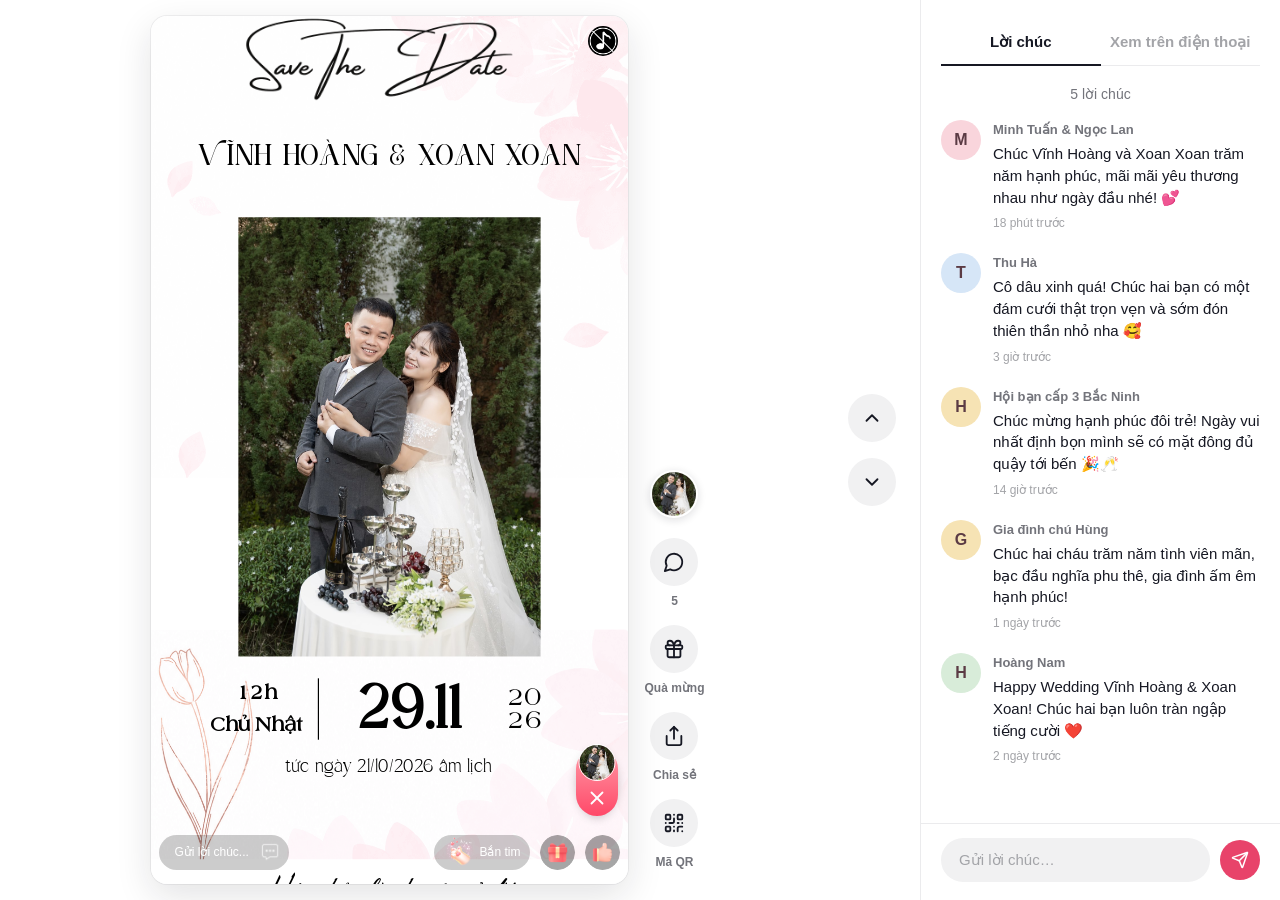
==== commit 071fc892: "Fix mobile card swipe scrolling, touch action pan-y, and comment toggle hide behavior" ====
--- a/index.html
+++ b/index.html
@@ -18,10 +18,10 @@
   <link rel="preconnect" href="https://fonts.googleapis.com" />
   <link rel="preconnect" href="https://fonts.gstatic.com" crossorigin />
   <link rel="stylesheet" href="https://fonts.googleapis.com/css2?family=Quicksand:wght@400;500;600;700&display=swap" />
-  <link rel="stylesheet" href="styles.css?v=20261110d" />
+  <link rel="stylesheet" href="styles.css?v=20261111c" />
 </head>
 <body>
-<div hidden=""><!--$--><!--/$--></div><!--$--><!--/$--><div class="guest-ui_nestedLoading___AAHA"><div class="guest-ui_spinContainer__fVctq"><div class="pc-container feedLayout_feed__jIIvL"><aside class="feedLayout_side__cEJ5f"><a href="#" class="feedLayout_brand__jp8cJ"><img src="assets/logo-symbol.svg" alt="" width="30" height="30"/><span>Thiệp Cưới Online</span></a><div class="feedLayout_info__sg8Nb"><img class="feedLayout_infoCover__g9FMQ" src="uploads/1794324127512-x21ut2.jpg" alt="" width="212" height="119"/><h1 class="feedLayout_infoTitle__srkTO">Vĩnh Hoàng💕Xoan Xoan</h1><p class="feedLayout_infoDesc__WayYb">Trân trọng kính mời quý khách đến dự lễ cưới của chúng tôi. Rất mong được đón tiếp quý khách!</p></div><p class="feedLayout_sideFoot__AckKV">© 2026 Vĩnh Hoàng 💕 Xoan Xoan</p></aside><main class="feedLayout_stage__zQjhY"><div class="feedLayout_cardRow__36Grw"><div class="pc-content feedLayout_card__Nx6Wg"><div id="app-view-index" class="jsx-443a9d513198ef78 "><div id="audio-control-wrapper" class="jsx-1319890903 cursor-pointer"><div class="jsx-1319890903 audio-toggle "><img src="assets/audio-1.png" alt="music icon" class="jsx-1319890903 music-icon"/><div class="jsx-1319890903 icon-cancel"><div class="jsx-1319890903 icon-line"></div></div></div></div><audio src="uploads/1794324139690-w282ac.mp3" preload="auto"></audio><div data-autoscroll-root="" class="relative overflow-x-hidden styles_customScroll__X5r6w h-full" style="background-color:#fff;overflow-y:auto;touch-action:auto"><div id="root-page-container" style="background-color:#fff;background-image:none;background-size:cover;width:404px;height:6098px;position:relative;overflow:hidden;margin:0 auto" class="jsx-7bcb8cec9f2990d1"><div id="canvas-scaler" style="position:relative;user-select:auto;display:flex;align-items:center;justify-content:center;box-sizing:border-box;width:404px;height:6098px;min-width:50px;min-height:50px;transform-origin:0 0"><div class="jsx-7bcb8cec9f2990d1 w-full h-full"><div data-node-id="_PFyxYCW_z" style="position:absolute;top:2206.0177541824px;left:2.058281939257812px;width:395.35440000000006px;height:auto;z-index:26;cursor:default;transform:rotate(0deg)" class="jsx-3951157770 text-box-component "><div data-transition-key="_PFyxYCW_z-fade-in-1.6-0.5-ease-out-false" data-node-id="_PFyxYCW_z" style="transition:all 1.6s ease-out 0.5s;transform:none;opacity:1;width:100%;height:100%"><div style="position:relative;width:100%;height:100%;padding:0px 0px 0px 0px;border-radius:0px 
+<div hidden=""><!--$--><!--/$--></div><!--$--><!--/$--><div class="guest-ui_nestedLoading___AAHA"><div class="guest-ui_spinContainer__fVctq"><div class="pc-container feedLayout_feed__jIIvL"><aside class="feedLayout_side__cEJ5f"><a href="#" class="feedLayout_brand__jp8cJ"><img src="assets/logo-symbol.svg" alt="" width="30" height="30"/><span>Thiệp Cưới Online</span></a><div class="feedLayout_info__sg8Nb"><img class="feedLayout_infoCover__g9FMQ" src="uploads/1794324127512-x21ut2.jpg" alt="" width="212" height="119"/><h1 class="feedLayout_infoTitle__srkTO">Vĩnh Hoàng💕Xoan Xoan</h1><p class="feedLayout_infoDesc__WayYb">Trân trọng kính mời quý khách đến dự lễ cưới của chúng tôi. Rất mong được đón tiếp quý khách!</p></div><p class="feedLayout_sideFoot__AckKV">© 2026 Vĩnh Hoàng 💕 Xoan Xoan</p></aside><main class="feedLayout_stage__zQjhY"><div class="feedLayout_cardRow__36Grw"><div class="pc-content feedLayout_card__Nx6Wg"><div id="app-view-index" class="jsx-443a9d513198ef78 "><div id="audio-control-wrapper" class="jsx-1319890903 cursor-pointer"><div class="jsx-1319890903 audio-toggle "><img src="assets/audio-1.png" alt="music icon" class="jsx-1319890903 music-icon"/><div class="jsx-1319890903 icon-cancel"><div class="jsx-1319890903 icon-line"></div></div></div></div><audio src="uploads/1794324139690-w282ac.mp3" preload="auto"></audio><div data-autoscroll-root="" class="relative overflow-x-hidden styles_customScroll__X5r6w h-full" style="background-color:#fff;overflow-y:auto;touch-action:pan-y"><div id="root-page-container" style="background-color:#fff;background-image:none;background-size:cover;width:404px;height:6098px;position:relative;overflow:hidden;margin:0 auto" class="jsx-7bcb8cec9f2990d1"><div id="canvas-scaler" style="position:relative;user-select:auto;display:flex;align-items:center;justify-content:center;box-sizing:border-box;width:404px;height:6098px;min-width:50px;min-height:50px;transform-origin:0 0"><div class="jsx-7bcb8cec9f2990d1 w-full h-full"><div data-node-id="_PFyxYCW_z" style="position:absolute;top:2206.0177541824px;left:2.058281939257812px;width:395.35440000000006px;height:auto;z-index:26;cursor:default;transform:rotate(0deg)" class="jsx-3951157770 text-box-component "><div data-transition-key="_PFyxYCW_z-fade-in-1.6-0.5-ease-out-false" data-node-id="_PFyxYCW_z" style="transition:all 1.6s ease-out 0.5s;transform:none;opacity:1;width:100%;height:100%"><div style="position:relative;width:100%;height:100%;padding:0px 0px 0px 0px;border-radius:0px 
             0px 
             0px 
             0px;box-shadow:none;background-color:transparent;display:flex;align-items:center;justify-content:center;box-sizing:border-box;opacity:1;border:0px solid" class="jsx-3951157770"><div disabled="" style="height:auto;width:100%;min-width:20px;color:#000000;font-size:14.544px;text-shadow:0px 0px 2px rgba(0,0,0,0);font-weight:normal;font-family:&quot;Quicksand&quot;;text-align:center;line-height:normal;letter-spacing:0px;text-transform:none;text-decoration:none;font-style:normal;pointer-events:none;overflow:hidden;word-break:break-word" contentEditable="false">Du Tràng, Đông Cứu - Bắc Ninh</div></div></div></div><div data-node-id="JcK0YX0tFL" style="position:absolute;top:2157.59432px;left:5.816388000000001px;width:387.8400000000001px;height:auto;z-index:23;cursor:default;transform:rotate(0deg)" class="jsx-3951157770 text-box-component "><div data-transition-key="JcK0YX0tFL-fade-in-1.6-0-ease-out-false" data-node-id="JcK0YX0tFL" style="transition:all 1.6s ease-out 0s;transform:none;opacity:1;width:100%;height:100%"><div style="position:relative;width:100%;height:100%;padding:0px 0px 0px 0px;border-radius:0px 
@@ -75,22 +75,22 @@
                   0px" class="jsx-8714137441931921 photo-bg-wrap"></div></div></div></div></div><div data-node-id="4D7zik5Fhi" style="position:absolute;top:1228.17616px;left:-4.115144px;width:211.292px;height:auto;z-index:0;cursor:default;transform:rotate(0deg)" class="jsx-3951157770 text-box-component "><div data-transition-key="4D7zik5Fhi-slide-right-1.3-0-ease-out-false" data-node-id="4D7zik5Fhi" style="transition:all 1.3s ease-out 0s;transform:none;opacity:1;width:100%;height:100%"><div style="position:relative;width:100%;height:100%;padding:0px 0px 0px 0px;border-radius:0px 
             0px 
             0px 
-            0px;box-shadow:none;background-color:transparent;display:flex;align-items:center;justify-content:center;box-sizing:border-box;opacity:1;border:0px solid" class="jsx-3951157770"><div disabled="" style="height:auto;width:100%;min-width:20px;color:#000000;font-size:11.312000000000003px;text-shadow:0px 0px 2px rgba(0,0,0,0);font-weight:normal;font-family:&quot;Quicksand&quot;;text-align:center;line-height:normal;letter-spacing:0px;text-transform:none;text-decoration:none;font-style:normal;pointer-events:none;overflow:hidden;word-break:break-word" contentEditable="false">Yên Việt,  Đông Cứu<div>Bắc Ninh</div></div></div></div></div></div><div data-node-id="URI0n_EdMI" style="position:absolute;top:857.9271280000002px;left:252.2600535405273px;width:95.02080000000001px;height:auto;z-index:0;cursor:default;transform:rotate(0deg)" class="jsx-3951157770 text-box-component "><div data-transition-key="URI0n_EdMI-slide-left-1.3-0-ease-out-false" data-node-id="URI0n_EdMI" style="transition:all 1.3s ease-out 0s;transform:none;opacity:1;width:100%;height:100%"><div style="position:relative;width:100%;height:100%;padding:0px 0px 0px 0px;border-radius:0px 
+            0px;box-shadow:none;background-color:transparent;display:flex;align-items:center;justify-content:center;box-sizing:border-box;opacity:1;border:0px solid" class="jsx-3951157770"><div disabled="" style="height:auto;width:100%;min-width:20px;color:#000000;font-size:11.312000000000003px;text-shadow:0px 0px 2px rgba(0,0,0,0);font-weight:normal;font-family:&quot;Quicksand&quot;;text-align:center;line-height:normal;letter-spacing:0px;text-transform:none;text-decoration:none;font-style:normal;pointer-events:none;overflow:hidden;word-break:break-word" contentEditable="false">Yên Việt,  Đông Cứu<div>Bắc Ninh</div></div></div></div></div><div data-node-id="URI0n_EdMI" style="position:absolute;top:857.9271280000002px;left:252.2600535405273px;width:95.02080000000001px;height:auto;z-index:0;cursor:default;transform:rotate(0deg)" class="jsx-3951157770 text-box-component "><div data-transition-key="URI0n_EdMI-slide-left-1.3-0-ease-out-false" data-node-id="URI0n_EdMI" style="transition:all 1.3s ease-out 0s;transform:none;opacity:1;width:100%;height:100%"><div style="position:relative;width:100%;height:100%;padding:0px 0px 0px 0px;border-radius:0px 
             0px 
             0px 
             0px;box-shadow:none;background-color:transparent;display:flex;align-items:center;justify-content:center;box-sizing:border-box;opacity:1;border-bottom:0px solid" class="jsx-3951157770"><div disabled="" style="height:auto;width:100%;min-width:20px;color:#000000;font-size:16.16px;text-shadow:0px 0px 2px rgba(0,0,0,0);font-weight:bold;font-family:&quot;Quicksand&quot;;text-align:center;line-height:normal;letter-spacing:0px;text-transform:uppercase;text-decoration:none;font-style:normal;pointer-events:none;overflow:hidden;word-break:break-word" contentEditable="false">Nhà Trai</div></div></div></div><div data-node-id="MH_6yyQPLw" style="position:absolute;top:887.03856px;left:194.12859927490237px;width:211.292px;height:auto;z-index:0;cursor:default;transform:rotate(0deg)" class="jsx-3951157770 text-box-component "><div data-transition-key="MH_6yyQPLw-slide-left-1.3-0-ease-out-false" data-node-id="MH_6yyQPLw" style="transition:all 1.3s ease-out 0s;transform:none;opacity:1;width:100%;height:100%"><div style="position:relative;width:100%;height:100%;padding:0px 0px 0px 0px;border-radius:0px 
             0px 
             0px 
-            0px;box-shadow:none;background-color:transparent;display:flex;align-items:center;justify-content:center;box-sizing:border-box;opacity:1;border:0px solid" class="jsx-3951157770"><div disabled="" style="height:auto;width:100%;min-width:20px;color:#000000;font-size:12.120000000000003px;text-shadow:0px 0px 2px rgba(0,0,0,0);font-weight:bold;font-family:&quot;Quicksand&quot;;text-align:center;line-height:1.49;letter-spacing:0px;text-transform:uppercase;text-decoration:none;font-style:normal;pointer-events:none;overflow:hidden;word-break:break-word" contentEditable="false">Ông : Nguyễn Vĩnh Sơn<div>Bà : Nguyễn Thị Sơn</div></div></div></div></div></div><div data-node-id="OmOohv4UUI" style="position:absolute;top:929.82216px;left:194.12674182177741px;width:211.292px;height:auto;z-index:0;cursor:default;transform:rotate(0deg)" class="jsx-3951157770 text-box-component "><div data-transition-key="OmOohv4UUI-slide-left-1.3-0-ease-out-false" data-node-id="OmOohv4UUI" style="transition:all 1.3s ease-out 0s;transform:none;opacity:1;width:100%;height:100%"><div style="position:relative;width:100%;height:100%;padding:0px 0px 0px 0px;border-radius:0px 
-            0px 
-            0px 
-            0px;box-shadow:none;background-color:transparent;display:flex;align-items:center;justify-content:center;box-sizing:border-box;opacity:1;border:0px solid" class="jsx-3951157770"><div disabled="" style="height:auto;width:100%;min-width:20px;color:#000000;font-size:11.312000000000003px;text-shadow:0px 0px 2px rgba(0,0,0,0);font-weight:normal;font-family:&quot;Quicksand&quot;;text-align:center;line-height:normal;letter-spacing:0px;text-transform:none;text-decoration:none;font-style:normal;pointer-events:none;overflow:hidden;word-break:break-word" contentEditable="false">Du Tràng, Đông Cứu<div>Bắc Ninh</div></div></div></div></div></div><div data-node-id="iHlrUYGh_T" style="position:absolute;top:1153.9048px;left:47.68403014550781px;width:107.70640000000002px;height:auto;z-index:0;cursor:default;transform:rotate(0deg)" class="jsx-3951157770 text-box-component "><div data-transition-key="iHlrUYGh_T-slide-right-1.3-0-ease-out-false" data-node-id="iHlrUYGh_T" style="transition:all 1.3s ease-out 0s;transform:none;opacity:1;width:100%;height:100%"><div style="position:relative;width:100%;height:100%;padding:0px 0px 0px 0px;border-radius:0px 
+            0px;box-shadow:none;background-color:transparent;display:flex;align-items:center;justify-content:center;box-sizing:border-box;opacity:1;border:0px solid" class="jsx-3951157770"><div disabled="" style="height:auto;width:100%;min-width:20px;color:#000000;font-size:12.120000000000003px;text-shadow:0px 0px 2px rgba(0,0,0,0);font-weight:bold;font-family:&quot;Quicksand&quot;;text-align:center;line-height:1.49;letter-spacing:0px;text-transform:uppercase;text-decoration:none;font-style:normal;pointer-events:none;overflow:hidden;word-break:break-word" contentEditable="false">Ông : Nguyễn Vĩnh Sơn<div>Bà : Nguyễn Thị Sơn</div></div></div></div></div><div data-node-id="OmOohv4UUI" style="position:absolute;top:929.82216px;left:194.12674182177741px;width:211.292px;height:auto;z-index:0;cursor:default;transform:rotate(0deg)" class="jsx-3951157770 text-box-component "><div data-transition-key="OmOohv4UUI-slide-left-1.3-0-ease-out-false" data-node-id="OmOohv4UUI" style="transition:all 1.3s ease-out 0s;transform:none;opacity:1;width:100%;height:100%"><div style="position:relative;width:100%;height:100%;padding:0px 0px 0px 0px;border-radius:0px 
+            0px 
+            0px 
+            0px;box-shadow:none;background-color:transparent;display:flex;align-items:center;justify-content:center;box-sizing:border-box;opacity:1;border:0px solid" class="jsx-3951157770"><div disabled="" style="height:auto;width:100%;min-width:20px;color:#000000;font-size:11.312000000000003px;text-shadow:0px 0px 2px rgba(0,0,0,0);font-weight:normal;font-family:&quot;Quicksand&quot;;text-align:center;line-height:normal;letter-spacing:0px;text-transform:none;text-decoration:none;font-style:normal;pointer-events:none;overflow:hidden;word-break:break-word" contentEditable="false">Du Tràng, Đông Cứu<div>Bắc Ninh</div></div></div></div></div><div data-node-id="iHlrUYGh_T" style="position:absolute;top:1153.9048px;left:47.68403014550781px;width:107.70640000000002px;height:auto;z-index:0;cursor:default;transform:rotate(0deg)" class="jsx-3951157770 text-box-component "><div data-transition-key="iHlrUYGh_T-slide-right-1.3-0-ease-out-false" data-node-id="iHlrUYGh_T" style="transition:all 1.3s ease-out 0s;transform:none;opacity:1;width:100%;height:100%"><div style="position:relative;width:100%;height:100%;padding:0px 0px 0px 0px;border-radius:0px 
             0px 
             0px 
             0px;box-shadow:none;background-color:transparent;display:flex;align-items:center;justify-content:center;box-sizing:border-box;opacity:1;border-bottom:0px solid" class="jsx-3951157770"><div disabled="" style="height:auto;width:100%;min-width:20px;color:#000000;font-size:16.16px;text-shadow:0px 0px 2px rgba(0,0,0,0);font-weight:bold;font-family:&quot;Quicksand&quot;;text-align:center;line-height:normal;letter-spacing:0px;text-transform:uppercase;text-decoration:none;font-style:normal;pointer-events:none;overflow:hidden;word-break:break-word" contentEditable="false">Nhà Gái</div></div></div></div><div data-node-id="9BuNZvrCFB" style="position:absolute;top:1184.9712591770246px;left:-4.115144px;width:211.292px;height:auto;z-index:0;cursor:default;transform:rotate(0deg)" class="jsx-3951157770 text-box-component "><div data-transition-key="9BuNZvrCFB-slide-right-1.3-0-ease-out-false" data-node-id="9BuNZvrCFB" style="transition:all 1.3s ease-out 0s;transform:none;opacity:1;width:100%;height:100%"><div style="position:relative;width:100%;height:100%;padding:0px 0px 0px 0px;border-radius:0px 
             0px 
             0px 
-            0px;box-shadow:none;background-color:transparent;display:flex;align-items:center;justify-content:center;box-sizing:border-box;opacity:1;border:0px solid" class="jsx-3951157770"><div disabled="" style="height:auto;width:100%;min-width:20px;color:#000000;font-size:12.120000000000003px;text-shadow:0px 0px 2px rgba(0,0,0,0);font-weight:bold;font-family:&quot;Quicksand&quot;;text-align:center;line-height:1.56;letter-spacing:0px;text-transform:uppercase;text-decoration:none;font-style:normal;pointer-events:none;overflow:hidden;word-break:break-word" contentEditable="false">Ông : Trần Văn Hướng<div>Bà : Trần Thị Toản</div></div></div></div></div></div><div data-node-id="I8KC0g3PaN" style="position:absolute;top:533.116784px;left:0.262376184px;width:403.67680000000007px;height:194.89768px;z-index:0;cursor:default;transform:rotate(0deg) scale(1, 1)" class="jsx-8714137441931921"><div data-transition-key="I8KC0g3PaN-fade-in-1.6-0-ease-out-false" data-node-id="I8KC0g3PaN" style="transform:none;opacity:1;width:100%;height:100%"><div style="position:relative;width:100%;height:100%;display:flex;align-items:center;justify-content:center;box-sizing:border-box;border:0px solid;padding:0px 0px 0px 0px;background-color:transparent;text-shadow:0px 0px 2px rgba(0,0,0,0);opacity:0.71;box-shadow:none;border-radius:0px 
+            0px;box-shadow:none;background-color:transparent;display:flex;align-items:center;justify-content:center;box-sizing:border-box;opacity:1;border:0px solid" class="jsx-3951157770"><div disabled="" style="height:auto;width:100%;min-width:20px;color:#000000;font-size:12.120000000000003px;text-shadow:0px 0px 2px rgba(0,0,0,0);font-weight:bold;font-family:&quot;Quicksand&quot;;text-align:center;line-height:1.56;letter-spacing:0px;text-transform:uppercase;text-decoration:none;font-style:normal;pointer-events:none;overflow:hidden;word-break:break-word" contentEditable="false">Ông : Trần Văn Hướng<div>Bà : Trần Thị Toản</div></div></div></div></div><div data-node-id="I8KC0g3PaN" style="position:absolute;top:533.116784px;left:0.262376184px;width:403.67680000000007px;height:194.89768px;z-index:0;cursor:default;transform:rotate(0deg) scale(1, 1)" class="jsx-8714137441931921"><div data-transition-key="I8KC0g3PaN-fade-in-1.6-0-ease-out-false" data-node-id="I8KC0g3PaN" style="transform:none;opacity:1;width:100%;height:100%"><div style="position:relative;width:100%;height:100%;display:flex;align-items:center;justify-content:center;box-sizing:border-box;border:0px solid;padding:0px 0px 0px 0px;background-color:transparent;text-shadow:0px 0px 2px rgba(0,0,0,0);opacity:0.71;box-shadow:none;border-radius:0px 
               0px 
               0px 
               0px" class="jsx-8714137441931921"><div style="-webkit-mask-box-image-source:url(assets/001_ecxcylqi2s.png);-webkit-mask-box-image-slice:0 fill;mask-image:url(assets/001_ecxcylqi2s.png);mask-size:100% 100%;mask-repeat:no-repeat" class="jsx-8714137441931921 photo-component"><div style="background-image:url(assets/bg-floral-bottom.png);border-radius:0px 
@@ -135,7 +135,7 @@
             0px;box-shadow:none;background-color:transparent;display:flex;align-items:center;justify-content:center;box-sizing:border-box;opacity:1;border:0px solid" class="jsx-3951157770"><div disabled="" style="height:auto;width:100%;min-width:20px;color:#000000;font-size:16.16px;text-shadow:0px 0px 2px rgba(0,0,0,0);font-weight:500;font-family:&quot;BrikeyMoura Regular&quot;;text-align:center;line-height:normal;letter-spacing:0px;text-transform:none;text-decoration:none;font-style:normal;pointer-events:none;overflow:hidden;word-break:break-word" contentEditable="false">tức ngày 21/10/2026 âm lịch</div></div></div></div><div data-node-id="6cOUdEMcWT" style="position:absolute;top:735.141024px;left:8.49208px;width:387.83192px;height:auto;z-index:8;cursor:default;transform:rotate(0deg)" class="jsx-3951157770 text-box-component "><div data-transition-key="6cOUdEMcWT-scale-in-1.6-0-ease-out-false" data-node-id="6cOUdEMcWT" style="transition:all 1.6s ease-out 0s;transform:none;opacity:1;width:100%;height:100%"><div style="position:relative;width:100%;height:100%;padding:0px 0px 0px 0px;border-radius:0px 
             0px 
             0px 
-            0px;box-shadow:none;background-color:transparent;display:flex;align-items:center;justify-content:center;box-sizing:border-box;opacity:1;border:0px solid" class="jsx-3951157770"><div disabled="" style="height:auto;width:100%;min-width:20px;color:#000000;font-size:16.16px;text-shadow:0px 0px 2px rgba(0,0,0,0);font-weight:500;font-family:&quot;Alexandria Signature 400&quot;;text-align:center;line-height:normal;letter-spacing:0px;text-transform:none;text-decoration:none;font-style:normal;pointer-events:none;overflow:hidden;word-break:break-word" contentEditable="false">Hôn nhân là chuyện cả đời<div>Yêu người vừa ý, cưới người mình thương</div></div></div></div></div></div><div data-node-id="SWV1Oaou7d" style="position:absolute;top:840.255371px;left:8.942782px;width:133.3790267306374px;height:199.99999999999997px;z-index:9;cursor:default;transform:rotate(0deg) scale(1, 1)" class="jsx-8714137441931921"><div data-transition-key="SWV1Oaou7d-slide-right-1.6-0-ease-out-false" data-node-id="SWV1Oaou7d" style="transition:all 1.6s ease-out 0s;transform:none;opacity:1;width:100%;height:100%"><div style="position:relative;width:100%;height:100%;display:flex;align-items:center;justify-content:center;box-sizing:border-box;border:0px solid;padding:4px 4px 4px 4px;background-color:#e9d1d8;text-shadow:0px 0px 2px rgba(0,0,0,0);opacity:1;box-shadow:none;border-radius:0px 
+            0px;box-shadow:none;background-color:transparent;display:flex;align-items:center;justify-content:center;box-sizing:border-box;opacity:1;border:0px solid" class="jsx-3951157770"><div disabled="" style="height:auto;width:100%;min-width:20px;color:#000000;font-size:16.16px;text-shadow:0px 0px 2px rgba(0,0,0,0);font-weight:500;font-family:&quot;Alexandria Signature 400&quot;;text-align:center;line-height:normal;letter-spacing:0px;text-transform:none;text-decoration:none;font-style:normal;pointer-events:none;overflow:hidden;word-break:break-word" contentEditable="false">Hôn nhân là chuyện cả đời<div>Yêu người vừa ý, cưới người mình thương</div></div></div></div></div><div data-node-id="SWV1Oaou7d" style="position:absolute;top:840.255371px;left:8.942782px;width:133.3790267306374px;height:199.99999999999997px;z-index:9;cursor:default;transform:rotate(0deg) scale(1, 1)" class="jsx-8714137441931921"><div data-transition-key="SWV1Oaou7d-slide-right-1.6-0-ease-out-false" data-node-id="SWV1Oaou7d" style="transition:all 1.6s ease-out 0s;transform:none;opacity:1;width:100%;height:100%"><div style="position:relative;width:100%;height:100%;display:flex;align-items:center;justify-content:center;box-sizing:border-box;border:0px solid;padding:4px 4px 4px 4px;background-color:#e9d1d8;text-shadow:0px 0px 2px rgba(0,0,0,0);opacity:1;box-shadow:none;border-radius:0px 
               0px 
               0px 
               0px" class="jsx-8714137441931921"><div style="-webkit-mask-box-image-source:none;-webkit-mask-box-image-slice:0 fill;mask-image:none;mask-size:100% 100%;mask-repeat:no-repeat" class="jsx-8714137441931921 photo-component"><div style="background-image:url(uploads/1794324026361-81cpfz.jpg);border-radius:0px 
@@ -216,7 +216,7 @@
             30px;box-shadow:0px 0px 10px 0px rgba(0, 0, 0, 0.5);background-color:#ffffff;display:flex;align-items:center;justify-content:center;box-sizing:border-box;opacity:1;border:0px solid" class="jsx-3951157770"><div disabled="" style="height:auto;width:100%;min-width:20px;color:#000000;font-size:11.312000000000003px;text-shadow:0px 0px 2px rgba(0,0,0,0);font-weight:normal;font-family:&quot;Chetta Vissto&quot;;text-align:center;line-height:1.79;letter-spacing:0px;text-transform:uppercase;text-decoration:none;font-style:normal;pointer-events:none;overflow:hidden;word-break:break-word" contentEditable="false">Xem chỉ đường</div></div></div></div><div data-node-id="ZdBuV7JhdB" style="position:absolute;top:3270.746116px;left:20.879251px;width:365.2968px;height:337.920144px;z-index:34;cursor:default;transform:rotate(0deg)"><div data-transition-key="ZdBuV7JhdB-fade-in-1.6-0-ease-out-false" data-node-id="ZdBuV7JhdB" style="transform:none;opacity:1;width:100%;height:100%"><div style="position:relative;width:100%;height:100%;display:flex;align-items:center;justify-content:center;box-sizing:border-box;border:0px solid;padding:0px 0px 0px 0px;background-color:transparent;text-shadow:0px 0px 2px rgba(0,0,0,0);opacity:1;border-radius:0px 
               0px 
               0px 
-              0px;box-shadow:none"><div class="calendar componentBOX" style="opacity:1;z-index:154;border-radius:0;width:100%;height:100%;color:#000000;font-size:11.312000000000003px;font-family:Arial"><div class="template-one"><div class="one-back"></div><div class="one-head" style="background-color:#e9d1d8">10<!-- -->.<!-- -->2026</div><div class="one-body"><div class="body-week">T2</div><div class="body-week">T3</div><div class="body-week">T4</div><div class="body-week">T5</div><div class="body-week">T6</div><div class="body-week">T7</div><div class="body-week">CN</div><div class="empty"><div></div></div><div class="empty"><div></div></div><div class="empty"><div></div></div><div><div>1</div></div><div><div>2</div></div><div><div>3</div></div><div><img class="heart-date" src="assets/calen_heart_1.png" alt="heart"/><div class="colorF">4</div></div><div><div>5</div></div><div><div>6</div></div><div><div>7</div></div><div><div>8</div></div><div><div>9</div></div><div><div>10</div></div><div><div>11</div></div><div><div>12</div></div><div><div>13</div></div><div><div>14</div></div><div><div>15</div></div><div><div>16</div></div><div><div>17</div></div><div><div>18</div></div><div><div>19</div></div><div><div>20</div></div><div><div>21</div></div><div><div>22</div></div><div><div>23</div></div><div><div>24</div></div><div><div>25</div></div><div><div>26</div></div><div><div>27</div></div><div><div>28</div></div><div><div>29</div></div><div><div>30</div></div><div><div>31</div></div><div class="body-year" style="color:#e9d1d8">2026</div></div></div></div></div></div></div><div data-node-id="lV6r7VALtk" style="position:absolute;top:3220.854492px;left:96.58405px;width:197.6368px;height:70.470286px;z-index:35;cursor:default;transform:rotate(0deg) scale(1, 1)" class="jsx-8714137441931921"><div data-transition-key="lV6r7VALtk-fade-in-1.6-0-ease-out-false" data-node-id="lV6r7VALtk" style="transform:none;opacity:1;width:100%;height:100%"><div style="position:relative;width:100%;height:100%;display:flex;align-items:center;justify-content:center;box-sizing:border-box;border:0px solid;padding:0px 0px 0px 0px;background-color:transparent;text-shadow:0px 0px 2px rgba(0,0,0,0);opacity:1;box-shadow:none;border-radius:0px 
+              0px;box-shadow:none"><div class="calendar componentBOX" style="opacity:1;z-index:154;border-radius:0;width:100%;height:100%;color:#000000;font-size:11.312000000000003px;font-family:Arial"><div class="template-one"><div class="one-back"></div><div class="one-head" style="background-color:#e9d1d8">10<!-- -->.<!-- -->2026</div><div class="one-body"><div class="body-week">T2</div><div class="body-week">T3</div><div class="body-week">T4</div><div class="body-week">T5</div><div class="body-week">T6</div><div class="body-week">T7</div><div class="body-week">CN</div><div class="empty"><div></div></div><div class="empty"><div></div></div><div class="empty"><div></div></div><div><div>1</div></div><div><div>2</div></div><div><div>3</div></div><div><img class="heart-date" src="assets/calen_heart_1.png" alt="heart"/><div class="colorF">4</div></div><div><div>5</div></div><div><div>6</div></div><div><div>7</div></div><div><div>8</div></div><div><div>9</div></div><div><div>10</div></div><div><div>11</div></div><div><div>12</div></div><div><div>13</div></div><div><div>14</div></div><div><div>15</div></div><div><div>16</div></div><div><div>17</div></div><div><div>18</div></div><div><div>19</div></div><div><div>20</div></div><div><div>21</div></div><div><div>22</div></div><div><div>23</div></div><div><div>24</div></div><div><div>25</div></div><div><div>26</div></div><div><div>27</div></div><div><div>28</div></div><div><div>29</div></div><div><div>30</div></div><div><div>31</div></div><div class="body-year" style="color:#e9d1d8">2026</div></div></div></div></div></div><div data-node-id="lV6r7VALtk" style="position:absolute;top:3220.854492px;left:96.58405px;width:197.6368px;height:70.470286px;z-index:35;cursor:default;transform:rotate(0deg) scale(1, 1)" class="jsx-8714137441931921"><div data-transition-key="lV6r7VALtk-fade-in-1.6-0-ease-out-false" data-node-id="lV6r7VALtk" style="transform:none;opacity:1;width:100%;height:100%"><div style="position:relative;width:100%;height:100%;display:flex;align-items:center;justify-content:center;box-sizing:border-box;border:0px solid;padding:0px 0px 0px 0px;background-color:transparent;text-shadow:0px 0px 2px rgba(0,0,0,0);opacity:1;box-shadow:none;border-radius:0px 
               0px 
               0px 
               0px" class="jsx-8714137441931921"><div style="-webkit-mask-box-image-source:none;-webkit-mask-box-image-slice:0 fill;mask-image:none;mask-size:100% 100%;mask-repeat:no-repeat" class="jsx-8714137441931921 photo-component"><div style="background-image:url(assets/save-the-date.png);border-radius:0px 
@@ -279,10 +279,10 @@
             0px;box-shadow:none;background-color:transparent;display:flex;align-items:center;justify-content:center;box-sizing:border-box;opacity:1;border:0px solid" class="jsx-3951157770"><div disabled="" style="height:auto;width:100%;min-width:20px;color:#000000;font-size:14.544px;text-shadow:0px 0px 2px rgba(0,0,0,0);font-weight:bold;font-family:&quot;Quicksand&quot;;text-align:center;line-height:1.79;letter-spacing:0px;text-transform:uppercase;text-decoration:none;font-style:normal;pointer-events:none;overflow:hidden;word-break:break-word" contentEditable="false">trân trọng kính mời</div></div></div></div><div data-node-id="StCt5qIszU" style="position:absolute;top:1798.7615200000005px;left:-1.6531866306423457px;width:404.24240000000003px;height:auto;z-index:20;cursor:default;transform:rotate(0deg)" class="jsx-3951157770 text-box-component "><div data-transition-key="StCt5qIszU-slide-up-1.3-0-ease-out-false" data-node-id="StCt5qIszU" style="transition:all 1.3s ease-out 0s;transform:none;opacity:1;width:100%;height:100%"><div style="position:relative;width:100%;height:100%;padding:0px 0px 0px 0px;border-radius:0px 
             0px 
             0px 
-            0px;box-shadow:none;background-color:transparent;display:flex;align-items:center;justify-content:center;box-sizing:border-box;opacity:1;border:0px solid" class="jsx-3951157770"><div disabled="" style="height:auto;width:100%;min-width:20px;color:#000000;font-size:14.544px;text-shadow:0px 0px 2px rgba(0,0,0,0);font-weight:bold;font-family:&quot;Quicksand&quot;;text-align:center;line-height:1.79;letter-spacing:0px;text-transform:uppercase;text-decoration:none;font-style:normal;pointer-events:none;overflow:hidden;word-break:break-word" contentEditable="false">tới dự bữa tiệc thân mật<div>chung vui cùng gia đình chúng tôi</div></div></div></div></div></div><div data-node-id="UoH8J84O8i" style="position:absolute;top:4588.229171761602px;left:217.03364800000006px;width:160.1456px;height:0.808px;z-index:55;cursor:default;transform:rotate(0deg)"><div data-transition-key="UoH8J84O8i-fade-in-1.6-0-ease-out-false" data-node-id="UoH8J84O8i" style="transform:none;opacity:1;width:100%;height:100%"><div style="width:100%;height:100%;opacity:1;background-color:#631717"></div></div></div><div data-node-id="-xa6b1ZmEP" style="position:absolute;top:5316.539063px;left:2.075248px;width:401.98px;height:154.807952px;z-index:56;cursor:default;transform:rotate(0deg)"><div data-transition-key="-xa6b1ZmEP-fade-in-1.6-0-ease-out-false" data-node-id="-xa6b1ZmEP" style="transform:none;opacity:1;width:100%;height:100%"><div style="width:100%;height:100%;background-color:#e9d1d8;opacity:0.72;border-radius:0px 0px 0px 0px;box-sizing:border-box"></div></div></div><div data-node-id="bipfSExTi5" style="position:absolute;top:5338.018555px;left:8.102376000000001px;width:387.829496px;height:auto;z-index:57;cursor:default;transform:rotate(0deg)" class="jsx-3951157770 text-box-component "><div data-transition-key="bipfSExTi5-fade-in-1.6-0-ease-out-false" data-node-id="bipfSExTi5" style="transform:none;opacity:1;width:100%;height:100%"><div style="position:relative;width:100%;height:100%;padding:0px 0px 0px 0px;border-radius:0px 
-            0px 
-            0px 
-            0px;box-shadow:none;background-color:transparent;display:flex;align-items:center;justify-content:center;box-sizing:border-box;opacity:1;border:0px solid" class="jsx-3951157770"><div disabled="" style="height:auto;width:100%;min-width:20px;color:#000000;font-size:14.544px;text-shadow:0px 0px 2px rgba(0,0,0,0);font-weight:500;font-family:&quot;BrikeyMoura Regular&quot;;text-align:center;line-height:1.65;letter-spacing:0px;text-transform:none;text-decoration:none;font-style:normal;pointer-events:none;overflow:hidden;word-break:break-word" contentEditable="false">Tiệc cưới của chúng mình sẽ thật sự trọn vẹn khi có bạn cùng sẻ chia niềm vui và chứng kiến khoảnh khắc đặc biệt này,<div>Sự hiện diện của bạn chính là niềm vinh hạnh và là món quà quý giá nhất dành cho chúng mình</div><div>Hẹn gặp bạn trong ngày trọng đại của chúng mình</div></div></div></div></div></div><div data-node-id="SVdCdxsNxj" style="position:absolute;top:4654.117676px;left:109.60965px;width:200.422784px;height:95.439344px;z-index:58;cursor:default;transform:rotate(0deg) scale(1, 1)" class="jsx-231572af644b2045"><div data-transition-key="SVdCdxsNxj-fade-in-1.6-0-ease-out-false" data-node-id="SVdCdxsNxj" style="transform:none;opacity:1;width:100%;height:100%"><div style="position:relative;width:100%;height:100%;display:flex;align-items:center;justify-content:center;box-sizing:border-box;background-color:transparent;text-shadow:0px 0px 2px rgba(0,0,0,0);opacity:1;padding:0px 0px 0px 0px;border:0px solid;border-radius:0px 
+            0px;box-shadow:none;background-color:transparent;display:flex;align-items:center;justify-content:center;box-sizing:border-box;opacity:1;border:0px solid" class="jsx-3951157770"><div disabled="" style="height:auto;width:100%;min-width:20px;color:#000000;font-size:14.544px;text-shadow:0px 0px 2px rgba(0,0,0,0);font-weight:bold;font-family:&quot;Quicksand&quot;;text-align:center;line-height:1.79;letter-spacing:0px;text-transform:uppercase;text-decoration:none;font-style:normal;pointer-events:none;overflow:hidden;word-break:break-word" contentEditable="false">tới dự bữa tiệc thân mật<div>chung vui cùng gia đình chúng tôi</div></div></div></div></div><div data-node-id="UoH8J84O8i" style="position:absolute;top:4588.229171761602px;left:217.03364800000006px;width:160.1456px;height:0.808px;z-index:55;cursor:default;transform:rotate(0deg)"><div data-transition-key="UoH8J84O8i-fade-in-1.6-0-ease-out-false" data-node-id="UoH8J84O8i" style="transform:none;opacity:1;width:100%;height:100%"><div style="width:100%;height:100%;opacity:1;background-color:#631717"></div></div></div><div data-node-id="-xa6b1ZmEP" style="position:absolute;top:5316.539063px;left:2.075248px;width:401.98px;height:154.807952px;z-index:56;cursor:default;transform:rotate(0deg)"><div data-transition-key="-xa6b1ZmEP-fade-in-1.6-0-ease-out-false" data-node-id="-xa6b1ZmEP" style="transform:none;opacity:1;width:100%;height:100%"><div style="width:100%;height:100%;background-color:#e9d1d8;opacity:0.72;border-radius:0px 0px 0px 0px;box-sizing:border-box"></div></div></div><div data-node-id="bipfSExTi5" style="position:absolute;top:5338.018555px;left:8.102376000000001px;width:387.829496px;height:auto;z-index:57;cursor:default;transform:rotate(0deg)" class="jsx-3951157770 text-box-component "><div data-transition-key="bipfSExTi5-fade-in-1.6-0-ease-out-false" data-node-id="bipfSExTi5" style="transform:none;opacity:1;width:100%;height:100%"><div style="position:relative;width:100%;height:100%;padding:0px 0px 0px 0px;border-radius:0px 
+            0px 
+            0px 
+            0px;box-shadow:none;background-color:transparent;display:flex;align-items:center;justify-content:center;box-sizing:border-box;opacity:1;border:0px solid" class="jsx-3951157770"><div disabled="" style="height:auto;width:100%;min-width:20px;color:#000000;font-size:14.544px;text-shadow:0px 0px 2px rgba(0,0,0,0);font-weight:500;font-family:&quot;BrikeyMoura Regular&quot;;text-align:center;line-height:1.65;letter-spacing:0px;text-transform:none;text-decoration:none;font-style:normal;pointer-events:none;overflow:hidden;word-break:break-word" contentEditable="false">Tiệc cưới của chúng mình sẽ thật sự trọn vẹn khi có bạn cùng sẻ chia niềm vui và chứng kiến khoảnh khắc đặc biệt này,<div>Sự hiện diện của bạn chính là niềm vinh hạnh và là món quà quý giá nhất dành cho chúng mình</div><div>Hẹn gặp bạn trong ngày trọng đại của chúng mình</div></div></div></div></div><div data-node-id="SVdCdxsNxj" style="position:absolute;top:4654.117676px;left:109.60965px;width:200.422784px;height:95.439344px;z-index:58;cursor:default;transform:rotate(0deg) scale(1, 1)" class="jsx-231572af644b2045"><div data-transition-key="SVdCdxsNxj-fade-in-1.6-0-ease-out-false" data-node-id="SVdCdxsNxj" style="transform:none;opacity:1;width:100%;height:100%"><div style="position:relative;width:100%;height:100%;display:flex;align-items:center;justify-content:center;box-sizing:border-box;background-color:transparent;text-shadow:0px 0px 2px rgba(0,0,0,0);opacity:1;padding:0px 0px 0px 0px;border:0px solid;border-radius:0px 
               0px 
               0px 
               0px;box-shadow:none;cursor:default;animation-name:animation-wobble;animation-duration:2s;animation-delay:0s;animation-iteration-count:infinite;animation-timing-function:ease-in-out" class="jsx-231572af644b2045"><div class="jsx-231572af644b2045 qr-box-component"><div style="background-image:url(assets/gift-heart-box.png)" class="jsx-231572af644b2045 photo-bg-wrap"></div></div></div></div></div><div data-node-id="Jtt0CMVBFF" style="position:absolute;top:4773.709473px;left:-3.430352px;width:387.84px;height:auto;z-index:59;cursor:default;transform:rotate(0deg)" class="jsx-3951157770 text-box-component "><div data-transition-key="Jtt0CMVBFF-fade-in-1.6-0-ease-out-false" data-node-id="Jtt0CMVBFF" style="transform:none;opacity:1;width:100%;height:100%"><div style="position:relative;width:100%;height:100%;padding:0px 0px 0px 0px;border-radius:0px 
@@ -291,7 +291,7 @@
             0px;box-shadow:none;background-color:transparent;display:flex;align-items:center;justify-content:center;box-sizing:border-box;opacity:1;border:0px solid" class="jsx-3951157770"><div disabled="" style="height:auto;width:100%;min-width:20px;color:#000000;font-size:21.008000000000003px;text-shadow:0px 0px 2px rgba(0,0,0,0);font-weight:500;font-family:&quot;Amherst&quot;;text-align:center;line-height:normal;letter-spacing:0px;text-transform:none;text-decoration:none;font-style:normal;pointer-events:none;overflow:hidden;word-break:break-word" contentEditable="false">Hộp Quà Mừng</div></div></div></div><div data-node-id="JebPz6cx_X" style="position:absolute;top:5248.93457px;left:85.34245px;width:233.512px;height:56.56px;z-index:63;cursor:default;transform:rotate(0deg)"><div data-transition-key="JebPz6cx_X-fade-in-1.6-0-ease-out-false" data-node-id="JebPz6cx_X" style="transform:none;opacity:1;width:100%;height:100%"><div style="position:relative;width:100%;height:100%;display:flex;align-items:center;justify-content:center;box-sizing:border-box;border:0px solid;padding:0px 0px 0px 0px;text-shadow:0px 0px 2px rgba(0,0,0,0);opacity:1;background-color:transparent;border-radius:0px 
               0px 
               0px 
-              0px;box-shadow:none"><div style="color:#fff;background-color:#e9d1d8;width:100%;height:100%;font-size:11.312000000000003px;font-family:Arial;--spacing:20px" class="jsx-ebc8ae8e5eb68105 countdown componentBOX "><div style="background-color:#e9d1d8" class="jsx-ebc8ae8e5eb68105"><div class="jsx-ebc8ae8e5eb68105">0</div><div class="jsx-ebc8ae8e5eb68105">ngày</div></div><div style="background-color:#e9d1d8" class="jsx-ebc8ae8e5eb68105"><div class="jsx-ebc8ae8e5eb68105">0</div><div class="jsx-ebc8ae8e5eb68105">giờ</div></div><div style="background-color:#e9d1d8" class="jsx-ebc8ae8e5eb68105"><div class="jsx-ebc8ae8e5eb68105">0</div><div class="jsx-ebc8ae8e5eb68105">phút</div></div><div style="background-color:#e9d1d8" class="jsx-ebc8ae8e5eb68105"><div class="jsx-ebc8ae8e5eb68105">0</div><div class="jsx-ebc8ae8e5eb68105">giây</div></div></div></div></div></div><div style="position:absolute;top:2823.553223px;left:47px;width:310.6px;height:157.726563px;transform:rotate(0deg);z-index:65" class="relative"><div data-transition-key="a1MdpL4nom-fade-in-1.6-0-ease-out-false" data-node-id="a1MdpL4nom" style="transform:none;opacity:1;width:100%;height:100%"><div style="position:relative;width:100%;height:100%;opacity:1;padding:0px 0px 0px 0px;border-radius:0px 0px 0px 0px;border:0px solid;box-shadow:none;background-color:transparent"><div style="position:relative;width:100%;height:100%"><div style="width:100%;height:100%" class="jsx-bfb82be43f3e5a5f simple-map-container"><iframe width="100%" height="100%" frameBorder="0" style="border:0;border-radius:0px 0px 0px 0px" src="https://maps.google.com/maps?q=21%C2%B005&#x27;04.7%22N%20106%C2%B009&#x27;27.9%22E&amp;t=&amp;z=14&amp;ie=UTF8&amp;iwloc=&amp;output=embed" allowFullScreen="" class="jsx-bfb82be43f3e5a5f"></iframe></div></div></div></div></div><div data-node-id="fCWIjR3ozg" style="position:absolute;top:1775.4022400000003px;left:81.65567200000001px;width:242.4px;height:0.808px;z-index:66;cursor:default;transform:rotate(0deg)"><div data-transition-key="fCWIjR3ozg-fade-in-1.6-0-ease-out-false" data-node-id="fCWIjR3ozg" style="transform:none;opacity:1;width:100%;height:100%"><div style="width:100%;height:100%;opacity:1;background-color:#000000"></div></div></div><div data-node-id="AFEgIPeotm" style="position:absolute;top:3149px;left:33px;width:352.8px;height:2px;z-index:67;cursor:default;transform:rotate(0deg)"><div data-transition-key="AFEgIPeotm-fade-in-1.6-0-ease-out-false" data-node-id="AFEgIPeotm" style="transform:none;opacity:1;width:100%;height:100%"><div style="width:100%;height:100%;opacity:1;background-color:#d51e25"></div></div></div><div data-node-id="79dtwSqvtU" style="position:absolute;top:3080.343701px;left:62.850002px;width:67.5px;height:67.5px;z-index:68;cursor:default;transform:rotate(0deg) scale(1, 1)" class="jsx-6b79f838dbcd3756"><div data-transition-key="79dtwSqvtU-fade-in-1.6-0-cubic-bezier(0.4, 0, 0.2, 1)-false" data-node-id="79dtwSqvtU" style="transition:all 1.6s cubic-bezier(0.4, 0, 0.2, 1) 0s;transform:none;opacity:1;width:100%;height:100%"><div style="position:relative;width:100%;height:100%;display:flex;align-items:center;justify-content:center;box-sizing:border-box;background-color:transparent;text-shadow:0px 0px 2px rgba(0,0,0,0);opacity:1" class="jsx-6b79f838dbcd3756"><div class="jsx-6b79f838dbcd3756 material-component"><div style="background-image:url(assets/icon-cake.png);border:0px solid;border-radius:0px 
+              0px;box-shadow:none"><div style="color:#fff;background-color:#e9d1d8;width:100%;height:100%;font-size:11.312000000000003px;font-family:Arial;--spacing:20px" class="jsx-ebc8ae8e5eb68105 countdown componentBOX "><div style="background-color:#e9d1d8" class="jsx-ebc8ae8e5eb68105"><div class="jsx-ebc8ae8e5eb68105">0</div><div class="jsx-ebc8ae8e5eb68105">ngày</div></div><div style="background-color:#e9d1d8" class="jsx-ebc8ae8e5eb68105"><div class="jsx-ebc8ae8e5eb68105">0</div><div class="jsx-ebc8ae8e5eb68105">giờ</div></div><div style="background-color:#e9d1d8" class="jsx-ebc8ae8e5eb68105"><div class="jsx-ebc8ae8e5eb68105">0</div><div class="jsx-ebc8ae8e5eb68105">phút</div></div><div style="background-color:#e9d1d8" class="jsx-ebc8ae8e5eb68105"><div class="jsx-ebc8ae8e5eb68105">0</div><div class="jsx-ebc8ae8e5eb68105">giây</div></div></div></div></div><div style="position:absolute;top:2823.553223px;left:47px;width:310.6px;height:157.726563px;transform:rotate(0deg);z-index:65" class="relative"><div data-transition-key="a1MdpL4nom-fade-in-1.6-0-ease-out-false" data-node-id="a1MdpL4nom" style="transform:none;opacity:1;width:100%;height:100%"><div style="position:relative;width:100%;height:100%;opacity:1;padding:0px 0px 0px 0px;border-radius:0px 0px 0px 0px;border:0px solid;box-shadow:none;background-color:transparent"><div style="position:relative;width:100%;height:100%"><div style="width:100%;height:100%" class="jsx-bfb82be43f3e5a5f simple-map-container"><iframe width="100%" height="100%" frameBorder="0" style="border:0;border-radius:0px 0px 0px 0px" src="https://maps.google.com/maps?q=21%C2%B005&#x27;04.7%22N%20106%C2%B009&#x27;27.9%22E&amp;t=&amp;z=14&amp;ie=UTF8&amp;iwloc=&amp;output=embed" allowFullScreen="" class="jsx-bfb82be43f3e5a5f"></iframe></div></div></div></div></div><div data-node-id="fCWIjR3ozg" style="position:absolute;top:1775.4022400000003px;left:81.65567200000001px;width:242.4px;height:0.808px;z-index:66;cursor:default;transform:rotate(0deg)"><div data-transition-key="fCWIjR3ozg-fade-in-1.6-0-ease-out-false" data-node-id="fCWIjR3ozg" style="transform:none;opacity:1;width:100%;height:100%"><div style="width:100%;height:100%;opacity:1;background-color:#000000"></div></div></div><div data-node-id="AFEgIPeotm" style="position:absolute;top:3149px;left:33px;width:352.8px;height:2px;z-index:67;cursor:default;transform:rotate(0deg)"><div data-transition-key="AFEgIPeotm-fade-in-1.6-0-ease-out-false" data-node-id="AFEgIPeotm" style="transform:none;opacity:1;width:100%;height:100%"><div style="width:100%;height:100%;opacity:1;background-color:#d51e25"></div></div></div><div data-node-id="79dtwSqvtU" style="position:absolute;top:3080.343701px;left:62.850002px;width:67.5px;height:67.5px;z-index:68;cursor:default;transform:rotate(0deg) scale(1, 1)" class="jsx-6b79f838dbcd3756"><div data-transition-key="79dtwSqvtU-fade-in-1.6-0-cubic-bezier(0.4, 0, 0.2, 1)-false" data-node-id="79dtwSqvtU" style="transition:all 1.6s cubic-bezier(0.4, 0, 0.2, 1) 0s;transform:none;opacity:1;width:100%;height:100%"><div style="position:relative;width:100%;height:100%;display:flex;align-items:center;justify-content:center;box-sizing:border-box;background-color:transparent;text-shadow:0px 0px 2px rgba(0,0,0,0);opacity:1" class="jsx-6b79f838dbcd3756"><div class="jsx-6b79f838dbcd3756 material-component"><div style="background-image:url(assets/icon-cake.png);border:0px solid;border-radius:0px 
                   0px 
                   0px 
                   0px;padding:0px 0px 0px 0px;box-shadow:none" class="jsx-6b79f838dbcd3756 photo-bg-wrap"></div></div></div></div></div><div data-node-id="yKdi1-xWsz" style="position:absolute;top:3101.690904px;left:196.227692px;width:56.187594px;height:35.786147px;z-index:69;cursor:default;transform:rotate(0deg) scale(1, 1)" class="jsx-6b79f838dbcd3756"><div data-transition-key="yKdi1-xWsz-fade-in-1.6-0-ease-out-false" data-node-id="yKdi1-xWsz" style="transition:all 1.6s ease-out 0s;transform:none;opacity:1;width:100%;height:100%"><div style="position:relative;width:100%;height:100%;display:flex;align-items:center;justify-content:center;box-sizing:border-box;background-color:transparent;text-shadow:0px 0px 2px rgba(0,0,0,0);opacity:1" class="jsx-6b79f838dbcd3756"><div class="jsx-6b79f838dbcd3756 material-component"><div style="background-image:url(assets/icon-rings.png);border:0px solid;border-radius:0px 
@@ -318,7 +318,7 @@
             0px;box-shadow:none;background-color:transparent;display:flex;align-items:center;justify-content:center;box-sizing:border-box;opacity:1;border-bottom:0px solid #4a4a4a" class="jsx-3951157770"><div disabled="" style="height:auto;width:100%;min-width:20px;color:#000000;font-size:14px;text-shadow:0px 0px 2px rgba(0,0,0,0);font-weight:bold;font-family:&quot;Alexandria Signature 400&quot;;text-align:center;line-height:normal;letter-spacing:0px;text-transform:none;text-decoration:none;font-style:normal;pointer-events:none;overflow:hidden;word-break:break-word" contentEditable="false">12h00 Chủ nhật 29.11.2026</div></div></div></div><div data-node-id="whf1MUHxkJ" style="position:absolute;top:1741.169775px;left:93.88163px;width:197.7984px;height:auto;z-index:30;cursor:default;transform:rotate(0deg)" class="jsx-3951157770 text-box-component "><div data-transition-key="whf1MUHxkJ-fade-in-1.6-0.4-ease-out-false" data-node-id="whf1MUHxkJ" style="transition:all 1.6s ease-out 0.4s;transform:none;opacity:1;width:100%;height:100%"><div style="position:relative;width:100%;height:100%;padding:0px 0px 0px 0px;border-radius:0px 
             0px 
             0px 
-            0px;box-shadow:none;background-color:transparent;display:flex;align-items:center;justify-content:center;box-sizing:border-box;opacity:1;border-bottom:0px solid #4a4a4a" class="jsx-3951157770"><div disabled="" style="height:auto;width:100%;min-width:20px;color:#000000;font-size:29.088px;text-shadow:0px 0px 2px rgba(0,0,0,0);font-weight:normal;font-family:&quot;HoaTay1&quot;;text-align:center;line-height:normal;letter-spacing:0px;text-transform:none;text-decoration:none;font-style:normal;pointer-events:none;overflow:hidden;word-break:break-word" contentEditable="false">Quý Khách</div></div></div></div></div><span><div class="workarea-resize-handle" style="position:absolute;user-select:none;width:100%;height:10px;bottom:-5px;left:0px;cursor:row-resize"></div></span></div></div></div><div id="blessing-box" style="opacity:0" class="jsx-3173425662"></div><div id="cinelove-toolbar" class="jsx-dd715b31e7de9987"><div class="jsx-dd715b31e7de9987 toolbar"><div class="jsx-6be6385b0b6e3afa toolbar-left"><div class="jsx-6be6385b0b6e3afa message-box-button"><span style="display:inline-block;width:calc(100% - 24px)" class="jsx-6be6385b0b6e3afa">Gửi lời chúc...</span><img style="height:24px;vertical-align:middle" src="assets/message-icon.png" class="jsx-6be6385b0b6e3afa"/></div></div><div class="jsx-3895933262 toolbar-right"><div id="animation-gift-preview-btn" class="jsx-3895933262"><img src="assets/biubiu.png" class="jsx-3895933262"/><span class="jsx-3895933262">Bắn tim</span></div><div id="cinelove-gift-button" class="jsx-3895933262"></div><div id="cinelove-like-button" class="jsx-3895933262 like-button "></div></div></div></div><div class="jsx-d2add22c6821be47 received-gifts-wrapper"></div><div id="cinelove-animation-box" class="jsx-2315088770"><canvas id="cinelove-canvas" class="jsx-2315088770"></canvas><canvas id="cinelove-canvas-preview" class="jsx-2315088770"></canvas></div><div role="button" tabindex="0" aria-label="Đóng thanh công cụ" class="jsx-443a9d513198ef78 toolbar-toggle-button toolbar-toggle-has-thumbnail"><div class="jsx-443a9d513198ef78 toolbar-toggle-pill"><img alt="Vĩnh Hoàng💕Xoan Xoan" title="Vĩnh Hoàng💕Xoan Xoan" loading="lazy" width="36" height="36" decoding="async" src="uploads/1794324127512-x21ut2.jpg" class="jsx-443a9d513198ef78 thumbnail"/><svg xmlns="http://www.w3.org/2000/svg" width="24" height="24" viewBox="0 0 24 24" fill="none" stroke="currentColor" stroke-width="2" stroke-linecap="round" stroke-linejoin="round" aria-hidden="true" class="jsx-443a9d513198ef78 icon-svg"><path d="M18 6 6 18" class="jsx-443a9d513198ef78"></path><path d="m6 6 12 12" class="jsx-443a9d513198ef78"></path></svg></div></div></div></div><div class="feedLayout_rail__LjcAO"><img class="feedLayout_railAvatar__51VhB" src="uploads/1794324127512-x21ut2.jpg" alt="Vĩnh Hoàng💕Xoan Xoan" width="48" height="48"/><button type="button" class="feedLayout_railAction__ChcBD" aria-label="Lời chúc"><span class="feedLayout_railIcon__6eBqk"><svg width="22" height="22" viewBox="0 0 24 24" fill="none" stroke="currentColor" stroke-width="2" stroke-linecap="round" stroke-linejoin="round" aria-hidden="true"><path d="M7.9 20A9 9 0 1 0 4 16.1L2 22Z"></path></svg></span><span class="feedLayout_railLabel__teHXs">Lời chúc</span></button><button type="button" class="feedLayout_railAction__ChcBD" aria-label="Quà mừng"><span class="feedLayout_railIcon__6eBqk"><svg width="22" height="22" viewBox="0 0 24 24" fill="none" stroke="currentColor" stroke-width="2" stroke-linecap="round" stroke-linejoin="round" aria-hidden="true"><rect x="3" y="8" width="18" height="4" rx="1"></rect><path d="M12 8v13"></path><path d="M19 12v7a2 2 0 0 1-2 2H7a2 2 0 0 1-2-2v-7"></path><path d="M7.5 8a2.5 2.5 0 0 1 0-5A4.8 8 0 0 1 12 8a4.8 8 0 0 1 4.5-5 2.5 2.5 0 0 1 0 5"></path></svg></span><span class="feedLayout_railLabel__teHXs">Quà mừng</span></button><button type="button" class="feedLayout_railAction__ChcBD" aria-label="Chia sẻ"><span class="feedLayout_railIcon__6eBqk"><svg width="22" height="22" viewBox="0 0 24 24" fill="none" stroke="currentColor" stroke-width="2" stroke-linecap="round" stroke-linejoin="round" aria-hidden="true"><path d="M4 12v8a2 2 0 0 0 2 2h12a2 2 0 0 0 2-2v-8"></path><path d="m16 6-4-4-4 4"></path><path d="M12 2v13"></path></svg></span><span class="feedLayout_railLabel__teHXs">Chia sẻ</span></button><button type="button" class="feedLayout_railAction__ChcBD" aria-label="Mã QR"><span class="feedLayout_railIcon__6eBqk"><svg width="22" height="22" viewBox="0 0 24 24" fill="none" stroke="currentColor" stroke-width="2" stroke-linecap="round" stroke-linejoin="round" aria-hidden="true"><rect width="5" height="5" x="3" y="3" rx="1"></rect><rect width="5" height="5" x="16" y="3" rx="1"></rect><rect width="5" height="5" x="3" y="16" rx="1"></rect><path d="M21 16h-3a2 2 0 0 0-2 2v3"></path><path d="M21 21v.01"></path><path d="M12 7v3a2 2 0 0 1-2 2H7"></path><path d="M3 12h.01"></path><path d="M12 3h.01"></path><path d="M12 16v.01"></path><path d="M16 12h1"></path><path d="M21 12v.01"></path><path d="M12 21v-1"></path></svg></span><span class="feedLayout_railLabel__teHXs">Mã QR</span></button></div></div><div class="feedLayout_nav__kz5dq"><button type="button" class="feedLayout_navBtn__zS4dx" aria-label="Cuộn thiệp lên"><svg width="22" height="22" viewBox="0 0 24 24" fill="none" stroke="currentColor" stroke-width="2" stroke-linecap="round" stroke-linejoin="round" aria-hidden="true"><path d="m18 15-6-6-6 6"></path></svg></button><button type="button" class="feedLayout_navBtn__zS4dx" aria-label="Cuộn thiệp xuống"><svg width="22" height="22" viewBox="0 0 24 24" fill="none" stroke="currentColor" stroke-width="2" stroke-linecap="round" stroke-linejoin="round" aria-hidden="true"><path d="m6 9 6 6 6-6"></path></svg></button></div></main><aside class="feedLayout_panel__amdTn"><div class="feedLayout_tabs__lzkAk" role="tablist"><button type="button" role="tab" aria-selected="true" class="feedLayout_tab__7xtYZ">Lời chúc</button><button type="button" role="tab" aria-selected="false" class="feedLayout_tab__7xtYZ">Xem trên điện thoại</button></div><div class="feedLayout_panelBody__k__ER"><p class="feedLayout_empty__zFkwL">Đang tải lời chúc…</p></div><div class="feedLayout_composer__jG6zI"><button type="button" class="feedLayout_composerInput__z_xii">Gửi lời chúc…</button><button type="button" class="feedLayout_composerSend___t0vF" aria-label="Gửi lời chúc"><svg width="18" height="18" viewBox="0 0 24 24" fill="none" stroke="currentColor" stroke-width="2" stroke-linecap="round" stroke-linejoin="round" aria-hidden="true"><path d="M14.536 21.686a.5.5 0 0 0 .937-.024l6.5-19a.496.496 0 0 0-.635-.635l-19 6.5a.5.5 0 0 0-.024.937l7.93 3.18a2 2 0 0 1 1.112 1.11z"></path><path d="m21.854 2.147-10.94 10.939"></path></svg></button></div></aside></div></div></div>
+            0px;box-shadow:none;background-color:transparent;display:flex;align-items:center;justify-content:center;box-sizing:border-box;opacity:1;border-bottom:0px solid #4a4a4a" class="jsx-3951157770"><div disabled="" style="height:auto;width:100%;min-width:20px;color:#000000;font-size:29.088px;text-shadow:0px 0px 2px rgba(0,0,0,0);font-weight:normal;font-family:&quot;HoaTay1&quot;;text-align:center;line-height:normal;letter-spacing:0px;text-transform:none;text-decoration:none;font-style:normal;pointer-events:none;overflow:hidden;word-break:break-word" contentEditable="false">Quý Khách</div></div></div></div></div><span><div class="workarea-resize-handle" style="position:absolute;user-select:none;width:100%;height:10px;bottom:-5px;left:0px;cursor:row-resize"></div></span></div></div></div></div></div><div id="blessing-box" style="opacity:0" class="jsx-3173425662"></div><div id="cinelove-toolbar" class="jsx-dd715b31e7de9987"><div class="jsx-dd715b31e7de9987 toolbar"><div class="jsx-6be6385b0b6e3afa toolbar-left"><div class="jsx-6be6385b0b6e3afa message-box-button"><span style="display:inline-block;width:calc(100% - 24px)" class="jsx-6be6385b0b6e3afa">Gửi lời chúc...</span><img style="height:24px;vertical-align:middle" src="assets/message-icon.png" class="jsx-6be6385b0b6e3afa"/></div></div><div class="jsx-3895933262 toolbar-right"><div id="animation-gift-preview-btn" class="jsx-3895933262"><img src="assets/biubiu.png" class="jsx-3895933262"/><span class="jsx-3895933262">Bắn tim</span></div><div id="cinelove-gift-button" class="jsx-3895933262"></div><div id="cinelove-like-button" class="jsx-3895933262 like-button "></div></div></div></div><div class="jsx-d2add22c6821be47 received-gifts-wrapper"></div><div id="cinelove-animation-box" class="jsx-2315088770"><canvas id="cinelove-canvas" class="jsx-2315088770"></canvas><canvas id="cinelove-canvas-preview" class="jsx-2315088770"></canvas></div><div role="button" tabindex="0" aria-label="Đóng thanh công cụ" class="jsx-443a9d513198ef78 toolbar-toggle-button toolbar-toggle-has-thumbnail"><div class="jsx-443a9d513198ef78 toolbar-toggle-pill"><img alt="Vĩnh Hoàng💕Xoan Xoan" title="Vĩnh Hoàng💕Xoan Xoan" loading="lazy" width="36" height="36" decoding="async" src="uploads/1794324127512-x21ut2.jpg" class="jsx-443a9d513198ef78 thumbnail"/><svg xmlns="http://www.w3.org/2000/svg" width="24" height="24" viewBox="0 0 24 24" fill="none" stroke="currentColor" stroke-width="2" stroke-linecap="round" stroke-linejoin="round" aria-hidden="true" class="jsx-443a9d513198ef78 icon-svg"><path d="M18 6 6 18" class="jsx-443a9d513198ef78"></path><path d="m6 6 12 12" class="jsx-443a9d513198ef78"></path></svg></div></div></div></div><div class="feedLayout_rail__LjcAO"><img class="feedLayout_railAvatar__51VhB" src="uploads/1794324127512-x21ut2.jpg" alt="Vĩnh Hoàng💕Xoan Xoan" width="48" height="48"/><button type="button" class="feedLayout_railAction__ChcBD" aria-label="Lời chúc"><span class="feedLayout_railIcon__6eBqk"><svg width="22" height="22" viewBox="0 0 24 24" fill="none" stroke="currentColor" stroke-width="2" stroke-linecap="round" stroke-linejoin="round" aria-hidden="true"><path d="M7.9 20A9 9 0 1 0 4 16.1L2 22Z"></path></svg></span><span class="feedLayout_railLabel__teHXs">Lời chúc</span></button><button type="button" class="feedLayout_railAction__ChcBD" aria-label="Quà mừng"><span class="feedLayout_railIcon__6eBqk"><svg width="22" height="22" viewBox="0 0 24 24" fill="none" stroke="currentColor" stroke-width="2" stroke-linecap="round" stroke-linejoin="round" aria-hidden="true"><rect x="3" y="8" width="18" height="4" rx="1"></rect><path d="M12 8v13"></path><path d="M19 12v7a2 2 0 0 1-2 2H7a2 2 0 0 1-2-2v-7"></path><path d="M7.5 8a2.5 2.5 0 0 1 0-5A4.8 8 0 0 1 12 8a4.8 8 0 0 1 4.5-5 2.5 2.5 0 0 1 0 5"></path></svg></span><span class="feedLayout_railLabel__teHXs">Quà mừng</span></button><button type="button" class="feedLayout_railAction__ChcBD" aria-label="Chia sẻ"><span class="feedLayout_railIcon__6eBqk"><svg width="22" height="22" viewBox="0 0 24 24" fill="none" stroke="currentColor" stroke-width="2" stroke-linecap="round" stroke-linejoin="round" aria-hidden="true"><path d="M4 12v8a2 2 0 0 0 2 2h12a2 2 0 0 0 2-2v-8"></path><path d="m16 6-4-4-4 4"></path><path d="M12 2v13"></path></svg></span><span class="feedLayout_railLabel__teHXs">Chia sẻ</span></button><button type="button" class="feedLayout_railAction__ChcBD" aria-label="Mã QR"><span class="feedLayout_railIcon__6eBqk"><svg width="22" height="22" viewBox="0 0 24 24" fill="none" stroke="currentColor" stroke-width="2" stroke-linecap="round" stroke-linejoin="round" aria-hidden="true"><rect width="5" height="5" x="3" y="3" rx="1"></rect><rect width="5" height="5" x="16" y="3" rx="1"></rect><rect width="5" height="5" x="3" y="16" rx="1"></rect><path d="M21 16h-3a2 2 0 0 0-2 2v3"></path><path d="M21 21v.01"></path><path d="M12 7v3a2 2 0 0 1-2 2H7"></path><path d="M3 12h.01"></path><path d="M12 3h.01"></path><path d="M12 16v.01"></path><path d="M16 12h1"></path><path d="M21 12v.01"></path><path d="M12 21v-1"></path></svg></span><span class="feedLayout_railLabel__teHXs">Mã QR</span></button></div></div><div class="feedLayout_nav__kz5dq"><button type="button" class="feedLayout_navBtn__zS4dx" aria-label="Cuộn thiệp lên"><svg width="22" height="22" viewBox="0 0 24 24" fill="none" stroke="currentColor" stroke-width="2" stroke-linecap="round" stroke-linejoin="round" aria-hidden="true"><path d="m18 15-6-6-6 6"></path></svg></button><button type="button" class="feedLayout_navBtn__zS4dx" aria-label="Cuộn thiệp xuống"><svg width="22" height="22" viewBox="0 0 24 24" fill="none" stroke="currentColor" stroke-width="2" stroke-linecap="round" stroke-linejoin="round" aria-hidden="true"><path d="m6 9 6 6 6-6"></path></svg></button></div></main><aside class="feedLayout_panel__amdTn"><div class="feedLayout_tabs__lzkAk" role="tablist"><button type="button" role="tab" aria-selected="true" class="feedLayout_tab__7xtYZ">Lời chúc</button><button type="button" role="tab" aria-selected="false" class="feedLayout_tab__7xtYZ">Xem trên điện thoại</button></div><div class="feedLayout_panelBody__k__ER"><p class="feedLayout_empty__zFkwL">Đang tải lời chúc…</p></div><div class="feedLayout_composer__jG6zI"><button type="button" class="feedLayout_composerInput__z_xii">Gửi lời chúc…</button><button type="button" class="feedLayout_composerSend___t0vF" aria-label="Gửi lời chúc"><svg width="18" height="18" viewBox="0 0 24 24" fill="none" stroke="currentColor" stroke-width="2" stroke-linecap="round" stroke-linejoin="round" aria-hidden="true"><path d="M14.536 21.686a.5.5 0 0 0 .937-.024l6.5-19a.496.496 0 0 0-.635-.635l-19 6.5a.5.5 0 0 0-.024.937l7.93 3.18a2 2 0 0 1 1.112 1.11z"></path><path d="m21.854 2.147-10.94 10.939"></path></svg></button></div></aside></div></div></div>
 
 <!-- Send Wish Modal -->
 <div id="wish-modal" class="cl-modal-backdrop" role="dialog" aria-modal="true" aria-labelledby="wish-modal-title">
@@ -428,6 +428,6 @@
 <!-- Toast -->
 <div id="cl-toast" class="cl-toast" role="status" aria-live="polite"></div>
 
-<script src="script.js?v=20261110d"></script>
+<script src="script.js?v=20261111c"></script>
 </body>
 </html>
--- a/styles.css
+++ b/styles.css
@@ -573,3 +573,100 @@
   pointer-events: none;
   white-space: nowrap;
 }
+
+/* ==========================================================================
+   MOBILE SCROLL FIX & BULLETPROOF COMMENT TOGGLE
+   ========================================================================== */
+
+/* Universal Comment & Toolbar Hide Rules */
+.hide-toolbar #cinelove-toolbar,
+#app-view-index.hide-toolbar #cinelove-toolbar,
+.feedLayout_feed__jIIvL #app-view-index.hide-toolbar #cinelove-toolbar,
+.feedLayout_feed__jIIvL.feedLayout_feed__jIIvL #app-view-index.hide-toolbar #cinelove-toolbar,
+body.hide-toolbar #cinelove-toolbar,
+.hide-toolbar #blessing-box,
+#app-view-index.hide-toolbar #blessing-box,
+.feedLayout_feed__jIIvL #app-view-index.hide-toolbar #blessing-box,
+.feedLayout_feed__jIIvL.feedLayout_feed__jIIvL #app-view-index.hide-toolbar #blessing-box,
+body.hide-toolbar #blessing-box,
+.hide-toolbar .received-gifts-wrapper,
+#app-view-index.hide-toolbar .received-gifts-wrapper,
+.hide-toolbar #cinelove-animation-box,
+#app-view-index.hide-toolbar #cinelove-animation-box {
+  display: none !important;
+  opacity: 0 !important;
+  visibility: hidden !important;
+  pointer-events: none !important;
+}
+
+#app-view-index.hide-toolbar .toolbar-toggle-button,
+body.hide-toolbar .toolbar-toggle-button {
+  bottom: calc(20px + env(safe-area-inset-bottom, 0px)) !important;
+  height: 40px !important;
+}
+#app-view-index.hide-toolbar .toolbar-toggle-button .toolbar-toggle-pill,
+body.hide-toolbar .toolbar-toggle-button .toolbar-toggle-pill {
+  height: 40px !important;
+}
+#app-view-index.hide-toolbar .toolbar-toggle-button .thumbnail,
+body.hide-toolbar .toolbar-toggle-button .thumbnail {
+  opacity: 0 !important;
+  pointer-events: none !important;
+  transform: translateX(-50%) scale(0.4) !important;
+}
+#app-view-index.hide-toolbar .toolbar-toggle-button .icon-svg,
+body.hide-toolbar .toolbar-toggle-button .icon-svg {
+  transform: translateX(-50%) rotate(45deg) !important;
+}
+
+/* Mobile Scrolling Container Setup & Swipeable Elements */
+@media (max-width: 768px) {
+  html,
+  body {
+    width: 100vw !important;
+    height: 100% !important;
+    height: 100dvh !important;
+    margin: 0 !important;
+    padding: 0 !important;
+    overflow: hidden !important;
+    -webkit-overflow-scrolling: touch;
+  }
+
+  .guest-ui_nestedLoading___AAHA,
+  .guest-ui_spinContainer__fVctq,
+  .feedLayout_feed__jIIvL,
+  .feedLayout_stage__zQjhY,
+  .feedLayout_cardRow__36Grw,
+  .feedLayout_card__Nx6Wg,
+  #app-view-index {
+    width: 100vw !important;
+    max-width: 100vw !important;
+    height: 100% !important;
+    height: 100dvh !important;
+    margin: 0 !important;
+    padding: 0 !important;
+    overflow: hidden !important;
+  }
+
+  [data-autoscroll-root] {
+    width: 100vw !important;
+    height: 100% !important;
+    height: 100dvh !important;
+    overflow-y: auto !important;
+    overflow-x: hidden !important;
+    -webkit-overflow-scrolling: touch !important;
+    touch-action: pan-y !important;
+    overscroll-behavior-y: contain !important;
+  }
+
+  /* Make sure every element inside the invitation card allows touch scrolling */
+  #canvas-scaler,
+  #root-page-container,
+  .photo-component,
+  .photo-bg-wrap,
+  [data-node-id] {
+    touch-action: pan-y !important;
+    -webkit-user-select: none;
+    user-select: none;
+  }
+}
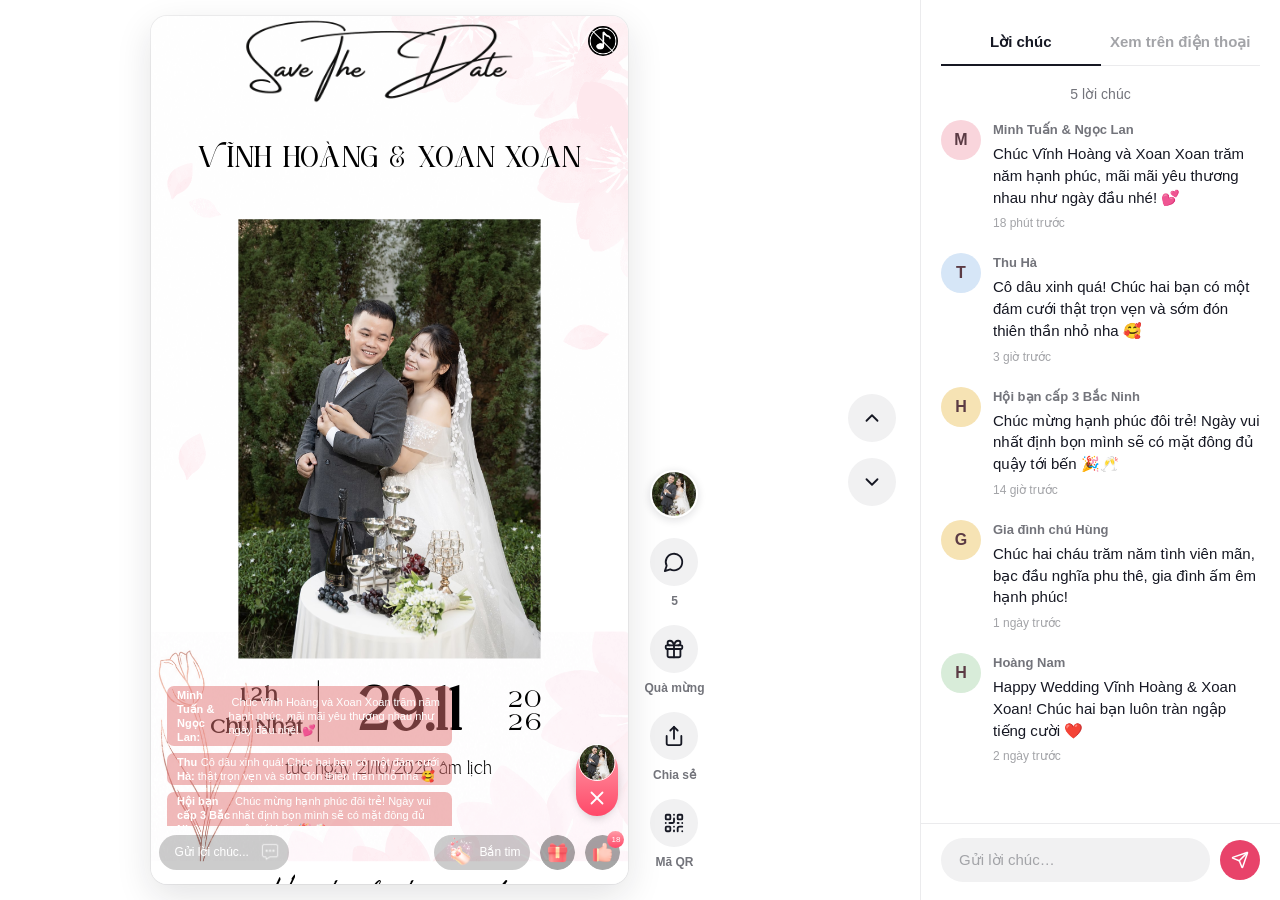
==== commit feec8c8f: "Fix appViewIndex reference scope restoring bottom sections, bride venue, and dynamic album" ====
--- a/index.html
+++ b/index.html
@@ -18,7 +18,7 @@
   <link rel="preconnect" href="https://fonts.googleapis.com" />
   <link rel="preconnect" href="https://fonts.gstatic.com" crossorigin />
   <link rel="stylesheet" href="https://fonts.googleapis.com/css2?family=Quicksand:wght@400;500;600;700&display=swap" />
-  <link rel="stylesheet" href="styles.css?v=20261111c" />
+  <link rel="stylesheet" href="styles.css?v=20261111d" />
 </head>
 <body>
 <div hidden=""><!--$--><!--/$--></div><!--$--><!--/$--><div class="guest-ui_nestedLoading___AAHA"><div class="guest-ui_spinContainer__fVctq"><div class="pc-container feedLayout_feed__jIIvL"><aside class="feedLayout_side__cEJ5f"><a href="#" class="feedLayout_brand__jp8cJ"><img src="assets/logo-symbol.svg" alt="" width="30" height="30"/><span>Thiệp Cưới Online</span></a><div class="feedLayout_info__sg8Nb"><img class="feedLayout_infoCover__g9FMQ" src="uploads/1794324127512-x21ut2.jpg" alt="" width="212" height="119"/><h1 class="feedLayout_infoTitle__srkTO">Vĩnh Hoàng💕Xoan Xoan</h1><p class="feedLayout_infoDesc__WayYb">Trân trọng kính mời quý khách đến dự lễ cưới của chúng tôi. Rất mong được đón tiếp quý khách!</p></div><p class="feedLayout_sideFoot__AckKV">© 2026 Vĩnh Hoàng 💕 Xoan Xoan</p></aside><main class="feedLayout_stage__zQjhY"><div class="feedLayout_cardRow__36Grw"><div class="pc-content feedLayout_card__Nx6Wg"><div id="app-view-index" class="jsx-443a9d513198ef78 "><div id="audio-control-wrapper" class="jsx-1319890903 cursor-pointer"><div class="jsx-1319890903 audio-toggle "><img src="assets/audio-1.png" alt="music icon" class="jsx-1319890903 music-icon"/><div class="jsx-1319890903 icon-cancel"><div class="jsx-1319890903 icon-line"></div></div></div></div><audio src="uploads/1794324139690-w282ac.mp3" preload="auto"></audio><div data-autoscroll-root="" class="relative overflow-x-hidden styles_customScroll__X5r6w h-full" style="background-color:#fff;overflow-y:auto;touch-action:pan-y"><div id="root-page-container" style="background-color:#fff;background-image:none;background-size:cover;width:404px;height:6098px;position:relative;overflow:hidden;margin:0 auto" class="jsx-7bcb8cec9f2990d1"><div id="canvas-scaler" style="position:relative;user-select:auto;display:flex;align-items:center;justify-content:center;box-sizing:border-box;width:404px;height:6098px;min-width:50px;min-height:50px;transform-origin:0 0"><div class="jsx-7bcb8cec9f2990d1 w-full h-full"><div data-node-id="_PFyxYCW_z" style="position:absolute;top:2206.0177541824px;left:2.058281939257812px;width:395.35440000000006px;height:auto;z-index:26;cursor:default;transform:rotate(0deg)" class="jsx-3951157770 text-box-component "><div data-transition-key="_PFyxYCW_z-fade-in-1.6-0.5-ease-out-false" data-node-id="_PFyxYCW_z" style="transition:all 1.6s ease-out 0.5s;transform:none;opacity:1;width:100%;height:100%"><div style="position:relative;width:100%;height:100%;padding:0px 0px 0px 0px;border-radius:0px 
@@ -428,6 +428,6 @@
 <!-- Toast -->
 <div id="cl-toast" class="cl-toast" role="status" aria-live="polite"></div>
 
-<script src="script.js?v=20261111c"></script>
+<script src="script.js?v=20261111d"></script>
 </body>
 </html>
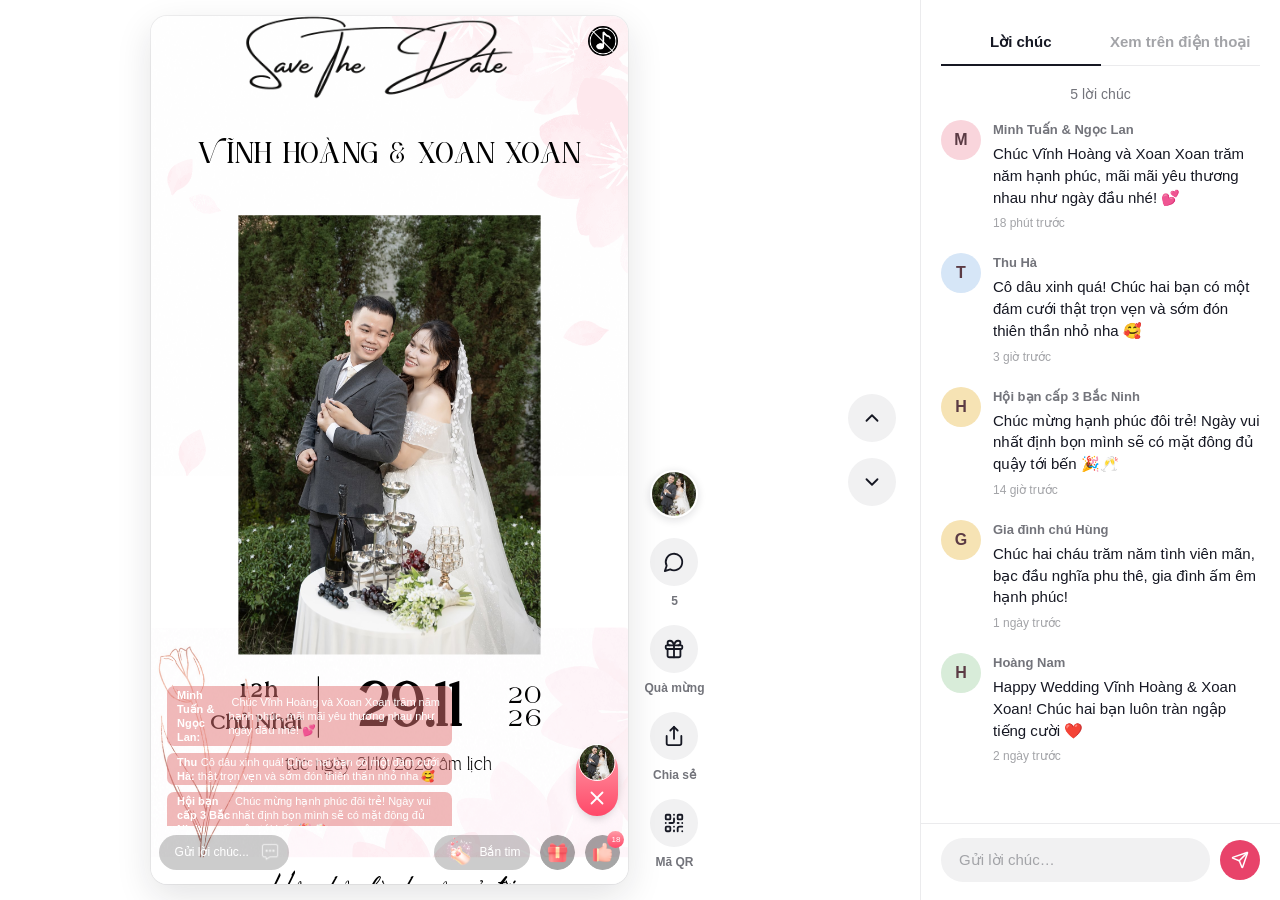
==== commit ad910ded: "Fix DOM tree unclosed tags restoring groom map and gift box, unify admin sync" ====
--- a/index.html
+++ b/index.html
@@ -18,7 +18,7 @@
   <link rel="preconnect" href="https://fonts.googleapis.com" />
   <link rel="preconnect" href="https://fonts.gstatic.com" crossorigin />
   <link rel="stylesheet" href="https://fonts.googleapis.com/css2?family=Quicksand:wght@400;500;600;700&display=swap" />
-  <link rel="stylesheet" href="styles.css?v=20261111d" />
+  <link rel="stylesheet" href="styles.css?v=20261111e" />
 </head>
 <body>
 <div hidden=""><!--$--><!--/$--></div><!--$--><!--/$--><div class="guest-ui_nestedLoading___AAHA"><div class="guest-ui_spinContainer__fVctq"><div class="pc-container feedLayout_feed__jIIvL"><aside class="feedLayout_side__cEJ5f"><a href="#" class="feedLayout_brand__jp8cJ"><img src="assets/logo-symbol.svg" alt="" width="30" height="30"/><span>Thiệp Cưới Online</span></a><div class="feedLayout_info__sg8Nb"><img class="feedLayout_infoCover__g9FMQ" src="uploads/1794324127512-x21ut2.jpg" alt="" width="212" height="119"/><h1 class="feedLayout_infoTitle__srkTO">Vĩnh Hoàng💕Xoan Xoan</h1><p class="feedLayout_infoDesc__WayYb">Trân trọng kính mời quý khách đến dự lễ cưới của chúng tôi. Rất mong được đón tiếp quý khách!</p></div><p class="feedLayout_sideFoot__AckKV">© 2026 Vĩnh Hoàng 💕 Xoan Xoan</p></aside><main class="feedLayout_stage__zQjhY"><div class="feedLayout_cardRow__36Grw"><div class="pc-content feedLayout_card__Nx6Wg"><div id="app-view-index" class="jsx-443a9d513198ef78 "><div id="audio-control-wrapper" class="jsx-1319890903 cursor-pointer"><div class="jsx-1319890903 audio-toggle "><img src="assets/audio-1.png" alt="music icon" class="jsx-1319890903 music-icon"/><div class="jsx-1319890903 icon-cancel"><div class="jsx-1319890903 icon-line"></div></div></div></div><audio src="uploads/1794324139690-w282ac.mp3" preload="auto"></audio><div data-autoscroll-root="" class="relative overflow-x-hidden styles_customScroll__X5r6w h-full" style="background-color:#fff;overflow-y:auto;touch-action:pan-y"><div id="root-page-container" style="background-color:#fff;background-image:none;background-size:cover;width:404px;height:6098px;position:relative;overflow:hidden;margin:0 auto" class="jsx-7bcb8cec9f2990d1"><div id="canvas-scaler" style="position:relative;user-select:auto;display:flex;align-items:center;justify-content:center;box-sizing:border-box;width:404px;height:6098px;min-width:50px;min-height:50px;transform-origin:0 0"><div class="jsx-7bcb8cec9f2990d1 w-full h-full"><div data-node-id="_PFyxYCW_z" style="position:absolute;top:2206.0177541824px;left:2.058281939257812px;width:395.35440000000006px;height:auto;z-index:26;cursor:default;transform:rotate(0deg)" class="jsx-3951157770 text-box-component "><div data-transition-key="_PFyxYCW_z-fade-in-1.6-0.5-ease-out-false" data-node-id="_PFyxYCW_z" style="transition:all 1.6s ease-out 0.5s;transform:none;opacity:1;width:100%;height:100%"><div style="position:relative;width:100%;height:100%;padding:0px 0px 0px 0px;border-radius:0px 
@@ -216,7 +216,7 @@
             30px;box-shadow:0px 0px 10px 0px rgba(0, 0, 0, 0.5);background-color:#ffffff;display:flex;align-items:center;justify-content:center;box-sizing:border-box;opacity:1;border:0px solid" class="jsx-3951157770"><div disabled="" style="height:auto;width:100%;min-width:20px;color:#000000;font-size:11.312000000000003px;text-shadow:0px 0px 2px rgba(0,0,0,0);font-weight:normal;font-family:&quot;Chetta Vissto&quot;;text-align:center;line-height:1.79;letter-spacing:0px;text-transform:uppercase;text-decoration:none;font-style:normal;pointer-events:none;overflow:hidden;word-break:break-word" contentEditable="false">Xem chỉ đường</div></div></div></div><div data-node-id="ZdBuV7JhdB" style="position:absolute;top:3270.746116px;left:20.879251px;width:365.2968px;height:337.920144px;z-index:34;cursor:default;transform:rotate(0deg)"><div data-transition-key="ZdBuV7JhdB-fade-in-1.6-0-ease-out-false" data-node-id="ZdBuV7JhdB" style="transform:none;opacity:1;width:100%;height:100%"><div style="position:relative;width:100%;height:100%;display:flex;align-items:center;justify-content:center;box-sizing:border-box;border:0px solid;padding:0px 0px 0px 0px;background-color:transparent;text-shadow:0px 0px 2px rgba(0,0,0,0);opacity:1;border-radius:0px 
               0px 
               0px 
-              0px;box-shadow:none"><div class="calendar componentBOX" style="opacity:1;z-index:154;border-radius:0;width:100%;height:100%;color:#000000;font-size:11.312000000000003px;font-family:Arial"><div class="template-one"><div class="one-back"></div><div class="one-head" style="background-color:#e9d1d8">10<!-- -->.<!-- -->2026</div><div class="one-body"><div class="body-week">T2</div><div class="body-week">T3</div><div class="body-week">T4</div><div class="body-week">T5</div><div class="body-week">T6</div><div class="body-week">T7</div><div class="body-week">CN</div><div class="empty"><div></div></div><div class="empty"><div></div></div><div class="empty"><div></div></div><div><div>1</div></div><div><div>2</div></div><div><div>3</div></div><div><img class="heart-date" src="assets/calen_heart_1.png" alt="heart"/><div class="colorF">4</div></div><div><div>5</div></div><div><div>6</div></div><div><div>7</div></div><div><div>8</div></div><div><div>9</div></div><div><div>10</div></div><div><div>11</div></div><div><div>12</div></div><div><div>13</div></div><div><div>14</div></div><div><div>15</div></div><div><div>16</div></div><div><div>17</div></div><div><div>18</div></div><div><div>19</div></div><div><div>20</div></div><div><div>21</div></div><div><div>22</div></div><div><div>23</div></div><div><div>24</div></div><div><div>25</div></div><div><div>26</div></div><div><div>27</div></div><div><div>28</div></div><div><div>29</div></div><div><div>30</div></div><div><div>31</div></div><div class="body-year" style="color:#e9d1d8">2026</div></div></div></div></div></div><div data-node-id="lV6r7VALtk" style="position:absolute;top:3220.854492px;left:96.58405px;width:197.6368px;height:70.470286px;z-index:35;cursor:default;transform:rotate(0deg) scale(1, 1)" class="jsx-8714137441931921"><div data-transition-key="lV6r7VALtk-fade-in-1.6-0-ease-out-false" data-node-id="lV6r7VALtk" style="transform:none;opacity:1;width:100%;height:100%"><div style="position:relative;width:100%;height:100%;display:flex;align-items:center;justify-content:center;box-sizing:border-box;border:0px solid;padding:0px 0px 0px 0px;background-color:transparent;text-shadow:0px 0px 2px rgba(0,0,0,0);opacity:1;box-shadow:none;border-radius:0px 
+              0px;box-shadow:none"><div class="calendar componentBOX" style="opacity:1;z-index:154;border-radius:0;width:100%;height:100%;color:#000000;font-size:11.312000000000003px;font-family:Arial"><div class="template-one"><div class="one-back"></div><div class="one-head" style="background-color:#e9d1d8">10<!-- -->.<!-- -->2026</div><div class="one-body"><div class="body-week">T2</div><div class="body-week">T3</div><div class="body-week">T4</div><div class="body-week">T5</div><div class="body-week">T6</div><div class="body-week">T7</div><div class="body-week">CN</div><div class="empty"><div></div></div><div class="empty"><div></div></div><div class="empty"><div></div></div><div><div>1</div></div><div><div>2</div></div><div><div>3</div></div><div><img class="heart-date" src="assets/calen_heart_1.png" alt="heart"/><div class="colorF">4</div></div><div><div>5</div></div><div><div>6</div></div><div><div>7</div></div><div><div>8</div></div><div><div>9</div></div><div><div>10</div></div><div><div>11</div></div><div><div>12</div></div><div><div>13</div></div><div><div>14</div></div><div><div>15</div></div><div><div>16</div></div><div><div>17</div></div><div><div>18</div></div><div><div>19</div></div><div><div>20</div></div><div><div>21</div></div><div><div>22</div></div><div><div>23</div></div><div><div>24</div></div><div><div>25</div></div><div><div>26</div></div><div><div>27</div></div><div><div>28</div></div><div><div>29</div></div><div><div>30</div></div><div><div>31</div></div><div class="body-year" style="color:#e9d1d8">2026</div></div></div></div></div></div></div><div data-node-id="lV6r7VALtk" style="position:absolute;top:3220.854492px;left:96.58405px;width:197.6368px;height:70.470286px;z-index:35;cursor:default;transform:rotate(0deg) scale(1, 1)" class="jsx-8714137441931921"><div data-transition-key="lV6r7VALtk-fade-in-1.6-0-ease-out-false" data-node-id="lV6r7VALtk" style="transform:none;opacity:1;width:100%;height:100%"><div style="position:relative;width:100%;height:100%;display:flex;align-items:center;justify-content:center;box-sizing:border-box;border:0px solid;padding:0px 0px 0px 0px;background-color:transparent;text-shadow:0px 0px 2px rgba(0,0,0,0);opacity:1;box-shadow:none;border-radius:0px 
               0px 
               0px 
               0px" class="jsx-8714137441931921"><div style="-webkit-mask-box-image-source:none;-webkit-mask-box-image-slice:0 fill;mask-image:none;mask-size:100% 100%;mask-repeat:no-repeat" class="jsx-8714137441931921 photo-component"><div style="background-image:url(assets/save-the-date.png);border-radius:0px 
@@ -291,7 +291,7 @@
             0px;box-shadow:none;background-color:transparent;display:flex;align-items:center;justify-content:center;box-sizing:border-box;opacity:1;border:0px solid" class="jsx-3951157770"><div disabled="" style="height:auto;width:100%;min-width:20px;color:#000000;font-size:21.008000000000003px;text-shadow:0px 0px 2px rgba(0,0,0,0);font-weight:500;font-family:&quot;Amherst&quot;;text-align:center;line-height:normal;letter-spacing:0px;text-transform:none;text-decoration:none;font-style:normal;pointer-events:none;overflow:hidden;word-break:break-word" contentEditable="false">Hộp Quà Mừng</div></div></div></div><div data-node-id="JebPz6cx_X" style="position:absolute;top:5248.93457px;left:85.34245px;width:233.512px;height:56.56px;z-index:63;cursor:default;transform:rotate(0deg)"><div data-transition-key="JebPz6cx_X-fade-in-1.6-0-ease-out-false" data-node-id="JebPz6cx_X" style="transform:none;opacity:1;width:100%;height:100%"><div style="position:relative;width:100%;height:100%;display:flex;align-items:center;justify-content:center;box-sizing:border-box;border:0px solid;padding:0px 0px 0px 0px;text-shadow:0px 0px 2px rgba(0,0,0,0);opacity:1;background-color:transparent;border-radius:0px 
               0px 
               0px 
-              0px;box-shadow:none"><div style="color:#fff;background-color:#e9d1d8;width:100%;height:100%;font-size:11.312000000000003px;font-family:Arial;--spacing:20px" class="jsx-ebc8ae8e5eb68105 countdown componentBOX "><div style="background-color:#e9d1d8" class="jsx-ebc8ae8e5eb68105"><div class="jsx-ebc8ae8e5eb68105">0</div><div class="jsx-ebc8ae8e5eb68105">ngày</div></div><div style="background-color:#e9d1d8" class="jsx-ebc8ae8e5eb68105"><div class="jsx-ebc8ae8e5eb68105">0</div><div class="jsx-ebc8ae8e5eb68105">giờ</div></div><div style="background-color:#e9d1d8" class="jsx-ebc8ae8e5eb68105"><div class="jsx-ebc8ae8e5eb68105">0</div><div class="jsx-ebc8ae8e5eb68105">phút</div></div><div style="background-color:#e9d1d8" class="jsx-ebc8ae8e5eb68105"><div class="jsx-ebc8ae8e5eb68105">0</div><div class="jsx-ebc8ae8e5eb68105">giây</div></div></div></div></div><div style="position:absolute;top:2823.553223px;left:47px;width:310.6px;height:157.726563px;transform:rotate(0deg);z-index:65" class="relative"><div data-transition-key="a1MdpL4nom-fade-in-1.6-0-ease-out-false" data-node-id="a1MdpL4nom" style="transform:none;opacity:1;width:100%;height:100%"><div style="position:relative;width:100%;height:100%;opacity:1;padding:0px 0px 0px 0px;border-radius:0px 0px 0px 0px;border:0px solid;box-shadow:none;background-color:transparent"><div style="position:relative;width:100%;height:100%"><div style="width:100%;height:100%" class="jsx-bfb82be43f3e5a5f simple-map-container"><iframe width="100%" height="100%" frameBorder="0" style="border:0;border-radius:0px 0px 0px 0px" src="https://maps.google.com/maps?q=21%C2%B005&#x27;04.7%22N%20106%C2%B009&#x27;27.9%22E&amp;t=&amp;z=14&amp;ie=UTF8&amp;iwloc=&amp;output=embed" allowFullScreen="" class="jsx-bfb82be43f3e5a5f"></iframe></div></div></div></div></div><div data-node-id="fCWIjR3ozg" style="position:absolute;top:1775.4022400000003px;left:81.65567200000001px;width:242.4px;height:0.808px;z-index:66;cursor:default;transform:rotate(0deg)"><div data-transition-key="fCWIjR3ozg-fade-in-1.6-0-ease-out-false" data-node-id="fCWIjR3ozg" style="transform:none;opacity:1;width:100%;height:100%"><div style="width:100%;height:100%;opacity:1;background-color:#000000"></div></div></div><div data-node-id="AFEgIPeotm" style="position:absolute;top:3149px;left:33px;width:352.8px;height:2px;z-index:67;cursor:default;transform:rotate(0deg)"><div data-transition-key="AFEgIPeotm-fade-in-1.6-0-ease-out-false" data-node-id="AFEgIPeotm" style="transform:none;opacity:1;width:100%;height:100%"><div style="width:100%;height:100%;opacity:1;background-color:#d51e25"></div></div></div><div data-node-id="79dtwSqvtU" style="position:absolute;top:3080.343701px;left:62.850002px;width:67.5px;height:67.5px;z-index:68;cursor:default;transform:rotate(0deg) scale(1, 1)" class="jsx-6b79f838dbcd3756"><div data-transition-key="79dtwSqvtU-fade-in-1.6-0-cubic-bezier(0.4, 0, 0.2, 1)-false" data-node-id="79dtwSqvtU" style="transition:all 1.6s cubic-bezier(0.4, 0, 0.2, 1) 0s;transform:none;opacity:1;width:100%;height:100%"><div style="position:relative;width:100%;height:100%;display:flex;align-items:center;justify-content:center;box-sizing:border-box;background-color:transparent;text-shadow:0px 0px 2px rgba(0,0,0,0);opacity:1" class="jsx-6b79f838dbcd3756"><div class="jsx-6b79f838dbcd3756 material-component"><div style="background-image:url(assets/icon-cake.png);border:0px solid;border-radius:0px 
+              0px;box-shadow:none"><div style="color:#fff;background-color:#e9d1d8;width:100%;height:100%;font-size:11.312000000000003px;font-family:Arial;--spacing:20px" class="jsx-ebc8ae8e5eb68105 countdown componentBOX "><div style="background-color:#e9d1d8" class="jsx-ebc8ae8e5eb68105"><div class="jsx-ebc8ae8e5eb68105">0</div><div class="jsx-ebc8ae8e5eb68105">ngày</div></div><div style="background-color:#e9d1d8" class="jsx-ebc8ae8e5eb68105"><div class="jsx-ebc8ae8e5eb68105">0</div><div class="jsx-ebc8ae8e5eb68105">giờ</div></div><div style="background-color:#e9d1d8" class="jsx-ebc8ae8e5eb68105"><div class="jsx-ebc8ae8e5eb68105">0</div><div class="jsx-ebc8ae8e5eb68105">phút</div></div><div style="background-color:#e9d1d8" class="jsx-ebc8ae8e5eb68105"><div class="jsx-ebc8ae8e5eb68105">0</div><div class="jsx-ebc8ae8e5eb68105">giây</div></div></div></div></div></div><div style="position:absolute;top:2823.553223px;left:47px;width:310.6px;height:157.726563px;transform:rotate(0deg);z-index:65" class="relative"><div data-transition-key="a1MdpL4nom-fade-in-1.6-0-ease-out-false" data-node-id="a1MdpL4nom" style="transform:none;opacity:1;width:100%;height:100%"><div style="position:relative;width:100%;height:100%;opacity:1;padding:0px 0px 0px 0px;border-radius:0px 0px 0px 0px;border:0px solid;box-shadow:none;background-color:transparent"><div style="position:relative;width:100%;height:100%"><div style="width:100%;height:100%" class="jsx-bfb82be43f3e5a5f simple-map-container"><iframe width="100%" height="100%" frameBorder="0" style="border:0;border-radius:0px 0px 0px 0px" src="https://maps.google.com/maps?q=21%C2%B005&#x27;04.7%22N%20106%C2%B009&#x27;27.9%22E&amp;t=&amp;z=14&amp;ie=UTF8&amp;iwloc=&amp;output=embed" allowFullScreen="" class="jsx-bfb82be43f3e5a5f"></iframe></div></div></div></div></div><div data-node-id="fCWIjR3ozg" style="position:absolute;top:1775.4022400000003px;left:81.65567200000001px;width:242.4px;height:0.808px;z-index:66;cursor:default;transform:rotate(0deg)"><div data-transition-key="fCWIjR3ozg-fade-in-1.6-0-ease-out-false" data-node-id="fCWIjR3ozg" style="transform:none;opacity:1;width:100%;height:100%"><div style="width:100%;height:100%;opacity:1;background-color:#000000"></div></div></div><div data-node-id="AFEgIPeotm" style="position:absolute;top:3149px;left:33px;width:352.8px;height:2px;z-index:67;cursor:default;transform:rotate(0deg)"><div data-transition-key="AFEgIPeotm-fade-in-1.6-0-ease-out-false" data-node-id="AFEgIPeotm" style="transform:none;opacity:1;width:100%;height:100%"><div style="width:100%;height:100%;opacity:1;background-color:#d51e25"></div></div></div><div data-node-id="79dtwSqvtU" style="position:absolute;top:3080.343701px;left:62.850002px;width:67.5px;height:67.5px;z-index:68;cursor:default;transform:rotate(0deg) scale(1, 1)" class="jsx-6b79f838dbcd3756"><div data-transition-key="79dtwSqvtU-fade-in-1.6-0-cubic-bezier(0.4, 0, 0.2, 1)-false" data-node-id="79dtwSqvtU" style="transition:all 1.6s cubic-bezier(0.4, 0, 0.2, 1) 0s;transform:none;opacity:1;width:100%;height:100%"><div style="position:relative;width:100%;height:100%;display:flex;align-items:center;justify-content:center;box-sizing:border-box;background-color:transparent;text-shadow:0px 0px 2px rgba(0,0,0,0);opacity:1" class="jsx-6b79f838dbcd3756"><div class="jsx-6b79f838dbcd3756 material-component"><div style="background-image:url(assets/icon-cake.png);border:0px solid;border-radius:0px 
                   0px 
                   0px 
                   0px;padding:0px 0px 0px 0px;box-shadow:none" class="jsx-6b79f838dbcd3756 photo-bg-wrap"></div></div></div></div></div><div data-node-id="yKdi1-xWsz" style="position:absolute;top:3101.690904px;left:196.227692px;width:56.187594px;height:35.786147px;z-index:69;cursor:default;transform:rotate(0deg) scale(1, 1)" class="jsx-6b79f838dbcd3756"><div data-transition-key="yKdi1-xWsz-fade-in-1.6-0-ease-out-false" data-node-id="yKdi1-xWsz" style="transition:all 1.6s ease-out 0s;transform:none;opacity:1;width:100%;height:100%"><div style="position:relative;width:100%;height:100%;display:flex;align-items:center;justify-content:center;box-sizing:border-box;background-color:transparent;text-shadow:0px 0px 2px rgba(0,0,0,0);opacity:1" class="jsx-6b79f838dbcd3756"><div class="jsx-6b79f838dbcd3756 material-component"><div style="background-image:url(assets/icon-rings.png);border:0px solid;border-radius:0px 
@@ -318,7 +318,7 @@
             0px;box-shadow:none;background-color:transparent;display:flex;align-items:center;justify-content:center;box-sizing:border-box;opacity:1;border-bottom:0px solid #4a4a4a" class="jsx-3951157770"><div disabled="" style="height:auto;width:100%;min-width:20px;color:#000000;font-size:14px;text-shadow:0px 0px 2px rgba(0,0,0,0);font-weight:bold;font-family:&quot;Alexandria Signature 400&quot;;text-align:center;line-height:normal;letter-spacing:0px;text-transform:none;text-decoration:none;font-style:normal;pointer-events:none;overflow:hidden;word-break:break-word" contentEditable="false">12h00 Chủ nhật 29.11.2026</div></div></div></div><div data-node-id="whf1MUHxkJ" style="position:absolute;top:1741.169775px;left:93.88163px;width:197.7984px;height:auto;z-index:30;cursor:default;transform:rotate(0deg)" class="jsx-3951157770 text-box-component "><div data-transition-key="whf1MUHxkJ-fade-in-1.6-0.4-ease-out-false" data-node-id="whf1MUHxkJ" style="transition:all 1.6s ease-out 0.4s;transform:none;opacity:1;width:100%;height:100%"><div style="position:relative;width:100%;height:100%;padding:0px 0px 0px 0px;border-radius:0px 
             0px 
             0px 
-            0px;box-shadow:none;background-color:transparent;display:flex;align-items:center;justify-content:center;box-sizing:border-box;opacity:1;border-bottom:0px solid #4a4a4a" class="jsx-3951157770"><div disabled="" style="height:auto;width:100%;min-width:20px;color:#000000;font-size:29.088px;text-shadow:0px 0px 2px rgba(0,0,0,0);font-weight:normal;font-family:&quot;HoaTay1&quot;;text-align:center;line-height:normal;letter-spacing:0px;text-transform:none;text-decoration:none;font-style:normal;pointer-events:none;overflow:hidden;word-break:break-word" contentEditable="false">Quý Khách</div></div></div></div></div><span><div class="workarea-resize-handle" style="position:absolute;user-select:none;width:100%;height:10px;bottom:-5px;left:0px;cursor:row-resize"></div></span></div></div></div></div></div><div id="blessing-box" style="opacity:0" class="jsx-3173425662"></div><div id="cinelove-toolbar" class="jsx-dd715b31e7de9987"><div class="jsx-dd715b31e7de9987 toolbar"><div class="jsx-6be6385b0b6e3afa toolbar-left"><div class="jsx-6be6385b0b6e3afa message-box-button"><span style="display:inline-block;width:calc(100% - 24px)" class="jsx-6be6385b0b6e3afa">Gửi lời chúc...</span><img style="height:24px;vertical-align:middle" src="assets/message-icon.png" class="jsx-6be6385b0b6e3afa"/></div></div><div class="jsx-3895933262 toolbar-right"><div id="animation-gift-preview-btn" class="jsx-3895933262"><img src="assets/biubiu.png" class="jsx-3895933262"/><span class="jsx-3895933262">Bắn tim</span></div><div id="cinelove-gift-button" class="jsx-3895933262"></div><div id="cinelove-like-button" class="jsx-3895933262 like-button "></div></div></div></div><div class="jsx-d2add22c6821be47 received-gifts-wrapper"></div><div id="cinelove-animation-box" class="jsx-2315088770"><canvas id="cinelove-canvas" class="jsx-2315088770"></canvas><canvas id="cinelove-canvas-preview" class="jsx-2315088770"></canvas></div><div role="button" tabindex="0" aria-label="Đóng thanh công cụ" class="jsx-443a9d513198ef78 toolbar-toggle-button toolbar-toggle-has-thumbnail"><div class="jsx-443a9d513198ef78 toolbar-toggle-pill"><img alt="Vĩnh Hoàng💕Xoan Xoan" title="Vĩnh Hoàng💕Xoan Xoan" loading="lazy" width="36" height="36" decoding="async" src="uploads/1794324127512-x21ut2.jpg" class="jsx-443a9d513198ef78 thumbnail"/><svg xmlns="http://www.w3.org/2000/svg" width="24" height="24" viewBox="0 0 24 24" fill="none" stroke="currentColor" stroke-width="2" stroke-linecap="round" stroke-linejoin="round" aria-hidden="true" class="jsx-443a9d513198ef78 icon-svg"><path d="M18 6 6 18" class="jsx-443a9d513198ef78"></path><path d="m6 6 12 12" class="jsx-443a9d513198ef78"></path></svg></div></div></div></div><div class="feedLayout_rail__LjcAO"><img class="feedLayout_railAvatar__51VhB" src="uploads/1794324127512-x21ut2.jpg" alt="Vĩnh Hoàng💕Xoan Xoan" width="48" height="48"/><button type="button" class="feedLayout_railAction__ChcBD" aria-label="Lời chúc"><span class="feedLayout_railIcon__6eBqk"><svg width="22" height="22" viewBox="0 0 24 24" fill="none" stroke="currentColor" stroke-width="2" stroke-linecap="round" stroke-linejoin="round" aria-hidden="true"><path d="M7.9 20A9 9 0 1 0 4 16.1L2 22Z"></path></svg></span><span class="feedLayout_railLabel__teHXs">Lời chúc</span></button><button type="button" class="feedLayout_railAction__ChcBD" aria-label="Quà mừng"><span class="feedLayout_railIcon__6eBqk"><svg width="22" height="22" viewBox="0 0 24 24" fill="none" stroke="currentColor" stroke-width="2" stroke-linecap="round" stroke-linejoin="round" aria-hidden="true"><rect x="3" y="8" width="18" height="4" rx="1"></rect><path d="M12 8v13"></path><path d="M19 12v7a2 2 0 0 1-2 2H7a2 2 0 0 1-2-2v-7"></path><path d="M7.5 8a2.5 2.5 0 0 1 0-5A4.8 8 0 0 1 12 8a4.8 8 0 0 1 4.5-5 2.5 2.5 0 0 1 0 5"></path></svg></span><span class="feedLayout_railLabel__teHXs">Quà mừng</span></button><button type="button" class="feedLayout_railAction__ChcBD" aria-label="Chia sẻ"><span class="feedLayout_railIcon__6eBqk"><svg width="22" height="22" viewBox="0 0 24 24" fill="none" stroke="currentColor" stroke-width="2" stroke-linecap="round" stroke-linejoin="round" aria-hidden="true"><path d="M4 12v8a2 2 0 0 0 2 2h12a2 2 0 0 0 2-2v-8"></path><path d="m16 6-4-4-4 4"></path><path d="M12 2v13"></path></svg></span><span class="feedLayout_railLabel__teHXs">Chia sẻ</span></button><button type="button" class="feedLayout_railAction__ChcBD" aria-label="Mã QR"><span class="feedLayout_railIcon__6eBqk"><svg width="22" height="22" viewBox="0 0 24 24" fill="none" stroke="currentColor" stroke-width="2" stroke-linecap="round" stroke-linejoin="round" aria-hidden="true"><rect width="5" height="5" x="3" y="3" rx="1"></rect><rect width="5" height="5" x="16" y="3" rx="1"></rect><rect width="5" height="5" x="3" y="16" rx="1"></rect><path d="M21 16h-3a2 2 0 0 0-2 2v3"></path><path d="M21 21v.01"></path><path d="M12 7v3a2 2 0 0 1-2 2H7"></path><path d="M3 12h.01"></path><path d="M12 3h.01"></path><path d="M12 16v.01"></path><path d="M16 12h1"></path><path d="M21 12v.01"></path><path d="M12 21v-1"></path></svg></span><span class="feedLayout_railLabel__teHXs">Mã QR</span></button></div></div><div class="feedLayout_nav__kz5dq"><button type="button" class="feedLayout_navBtn__zS4dx" aria-label="Cuộn thiệp lên"><svg width="22" height="22" viewBox="0 0 24 24" fill="none" stroke="currentColor" stroke-width="2" stroke-linecap="round" stroke-linejoin="round" aria-hidden="true"><path d="m18 15-6-6-6 6"></path></svg></button><button type="button" class="feedLayout_navBtn__zS4dx" aria-label="Cuộn thiệp xuống"><svg width="22" height="22" viewBox="0 0 24 24" fill="none" stroke="currentColor" stroke-width="2" stroke-linecap="round" stroke-linejoin="round" aria-hidden="true"><path d="m6 9 6 6 6-6"></path></svg></button></div></main><aside class="feedLayout_panel__amdTn"><div class="feedLayout_tabs__lzkAk" role="tablist"><button type="button" role="tab" aria-selected="true" class="feedLayout_tab__7xtYZ">Lời chúc</button><button type="button" role="tab" aria-selected="false" class="feedLayout_tab__7xtYZ">Xem trên điện thoại</button></div><div class="feedLayout_panelBody__k__ER"><p class="feedLayout_empty__zFkwL">Đang tải lời chúc…</p></div><div class="feedLayout_composer__jG6zI"><button type="button" class="feedLayout_composerInput__z_xii">Gửi lời chúc…</button><button type="button" class="feedLayout_composerSend___t0vF" aria-label="Gửi lời chúc"><svg width="18" height="18" viewBox="0 0 24 24" fill="none" stroke="currentColor" stroke-width="2" stroke-linecap="round" stroke-linejoin="round" aria-hidden="true"><path d="M14.536 21.686a.5.5 0 0 0 .937-.024l6.5-19a.496.496 0 0 0-.635-.635l-19 6.5a.5.5 0 0 0-.024.937l7.93 3.18a2 2 0 0 1 1.112 1.11z"></path><path d="m21.854 2.147-10.94 10.939"></path></svg></button></div></aside></div></div></div>
+            0px;box-shadow:none;background-color:transparent;display:flex;align-items:center;justify-content:center;box-sizing:border-box;opacity:1;border-bottom:0px solid #4a4a4a" class="jsx-3951157770"><div disabled="" style="height:auto;width:100%;min-width:20px;color:#000000;font-size:29.088px;text-shadow:0px 0px 2px rgba(0,0,0,0);font-weight:normal;font-family:&quot;HoaTay1&quot;;text-align:center;line-height:normal;letter-spacing:0px;text-transform:none;text-decoration:none;font-style:normal;pointer-events:none;overflow:hidden;word-break:break-word" contentEditable="false">Quý Khách</div></div></div></div></div><span><div class="workarea-resize-handle" style="position:absolute;user-select:none;width:100%;height:10px;bottom:-5px;left:0px;cursor:row-resize"></div></span></div></div></div><div id="blessing-box" style="opacity:0" class="jsx-3173425662"></div><div id="cinelove-toolbar" class="jsx-dd715b31e7de9987"><div class="jsx-dd715b31e7de9987 toolbar"><div class="jsx-6be6385b0b6e3afa toolbar-left"><div class="jsx-6be6385b0b6e3afa message-box-button"><span style="display:inline-block;width:calc(100% - 24px)" class="jsx-6be6385b0b6e3afa">Gửi lời chúc...</span><img style="height:24px;vertical-align:middle" src="assets/message-icon.png" class="jsx-6be6385b0b6e3afa"/></div></div><div class="jsx-3895933262 toolbar-right"><div id="animation-gift-preview-btn" class="jsx-3895933262"><img src="assets/biubiu.png" class="jsx-3895933262"/><span class="jsx-3895933262">Bắn tim</span></div><div id="cinelove-gift-button" class="jsx-3895933262"></div><div id="cinelove-like-button" class="jsx-3895933262 like-button "></div></div></div></div><div class="jsx-d2add22c6821be47 received-gifts-wrapper"></div><div id="cinelove-animation-box" class="jsx-2315088770"><canvas id="cinelove-canvas" class="jsx-2315088770"></canvas><canvas id="cinelove-canvas-preview" class="jsx-2315088770"></canvas></div><div role="button" tabindex="0" aria-label="Đóng thanh công cụ" class="jsx-443a9d513198ef78 toolbar-toggle-button toolbar-toggle-has-thumbnail"><div class="jsx-443a9d513198ef78 toolbar-toggle-pill"><img alt="Vĩnh Hoàng💕Xoan Xoan" title="Vĩnh Hoàng💕Xoan Xoan" loading="lazy" width="36" height="36" decoding="async" src="uploads/1794324127512-x21ut2.jpg" class="jsx-443a9d513198ef78 thumbnail"/><svg xmlns="http://www.w3.org/2000/svg" width="24" height="24" viewBox="0 0 24 24" fill="none" stroke="currentColor" stroke-width="2" stroke-linecap="round" stroke-linejoin="round" aria-hidden="true" class="jsx-443a9d513198ef78 icon-svg"><path d="M18 6 6 18" class="jsx-443a9d513198ef78"></path><path d="m6 6 12 12" class="jsx-443a9d513198ef78"></path></svg></div></div></div></div><div class="feedLayout_rail__LjcAO"><img class="feedLayout_railAvatar__51VhB" src="uploads/1794324127512-x21ut2.jpg" alt="Vĩnh Hoàng💕Xoan Xoan" width="48" height="48"/><button type="button" class="feedLayout_railAction__ChcBD" aria-label="Lời chúc"><span class="feedLayout_railIcon__6eBqk"><svg width="22" height="22" viewBox="0 0 24 24" fill="none" stroke="currentColor" stroke-width="2" stroke-linecap="round" stroke-linejoin="round" aria-hidden="true"><path d="M7.9 20A9 9 0 1 0 4 16.1L2 22Z"></path></svg></span><span class="feedLayout_railLabel__teHXs">Lời chúc</span></button><button type="button" class="feedLayout_railAction__ChcBD" aria-label="Quà mừng"><span class="feedLayout_railIcon__6eBqk"><svg width="22" height="22" viewBox="0 0 24 24" fill="none" stroke="currentColor" stroke-width="2" stroke-linecap="round" stroke-linejoin="round" aria-hidden="true"><rect x="3" y="8" width="18" height="4" rx="1"></rect><path d="M12 8v13"></path><path d="M19 12v7a2 2 0 0 1-2 2H7a2 2 0 0 1-2-2v-7"></path><path d="M7.5 8a2.5 2.5 0 0 1 0-5A4.8 8 0 0 1 12 8a4.8 8 0 0 1 4.5-5 2.5 2.5 0 0 1 0 5"></path></svg></span><span class="feedLayout_railLabel__teHXs">Quà mừng</span></button><button type="button" class="feedLayout_railAction__ChcBD" aria-label="Chia sẻ"><span class="feedLayout_railIcon__6eBqk"><svg width="22" height="22" viewBox="0 0 24 24" fill="none" stroke="currentColor" stroke-width="2" stroke-linecap="round" stroke-linejoin="round" aria-hidden="true"><path d="M4 12v8a2 2 0 0 0 2 2h12a2 2 0 0 0 2-2v-8"></path><path d="m16 6-4-4-4 4"></path><path d="M12 2v13"></path></svg></span><span class="feedLayout_railLabel__teHXs">Chia sẻ</span></button><button type="button" class="feedLayout_railAction__ChcBD" aria-label="Mã QR"><span class="feedLayout_railIcon__6eBqk"><svg width="22" height="22" viewBox="0 0 24 24" fill="none" stroke="currentColor" stroke-width="2" stroke-linecap="round" stroke-linejoin="round" aria-hidden="true"><rect width="5" height="5" x="3" y="3" rx="1"></rect><rect width="5" height="5" x="16" y="3" rx="1"></rect><rect width="5" height="5" x="3" y="16" rx="1"></rect><path d="M21 16h-3a2 2 0 0 0-2 2v3"></path><path d="M21 21v.01"></path><path d="M12 7v3a2 2 0 0 1-2 2H7"></path><path d="M3 12h.01"></path><path d="M12 3h.01"></path><path d="M12 16v.01"></path><path d="M16 12h1"></path><path d="M21 12v.01"></path><path d="M12 21v-1"></path></svg></span><span class="feedLayout_railLabel__teHXs">Mã QR</span></button></div></div><div class="feedLayout_nav__kz5dq"><button type="button" class="feedLayout_navBtn__zS4dx" aria-label="Cuộn thiệp lên"><svg width="22" height="22" viewBox="0 0 24 24" fill="none" stroke="currentColor" stroke-width="2" stroke-linecap="round" stroke-linejoin="round" aria-hidden="true"><path d="m18 15-6-6-6 6"></path></svg></button><button type="button" class="feedLayout_navBtn__zS4dx" aria-label="Cuộn thiệp xuống"><svg width="22" height="22" viewBox="0 0 24 24" fill="none" stroke="currentColor" stroke-width="2" stroke-linecap="round" stroke-linejoin="round" aria-hidden="true"><path d="m6 9 6 6 6-6"></path></svg></button></div></main><aside class="feedLayout_panel__amdTn"><div class="feedLayout_tabs__lzkAk" role="tablist"><button type="button" role="tab" aria-selected="true" class="feedLayout_tab__7xtYZ">Lời chúc</button><button type="button" role="tab" aria-selected="false" class="feedLayout_tab__7xtYZ">Xem trên điện thoại</button></div><div class="feedLayout_panelBody__k__ER"><p class="feedLayout_empty__zFkwL">Đang tải lời chúc…</p></div><div class="feedLayout_composer__jG6zI"><button type="button" class="feedLayout_composerInput__z_xii">Gửi lời chúc…</button><button type="button" class="feedLayout_composerSend___t0vF" aria-label="Gửi lời chúc"><svg width="18" height="18" viewBox="0 0 24 24" fill="none" stroke="currentColor" stroke-width="2" stroke-linecap="round" stroke-linejoin="round" aria-hidden="true"><path d="M14.536 21.686a.5.5 0 0 0 .937-.024l6.5-19a.496.496 0 0 0-.635-.635l-19 6.5a.5.5 0 0 0-.024.937l7.93 3.18a2 2 0 0 1 1.112 1.11z"></path><path d="m21.854 2.147-10.94 10.939"></path></svg></button></div></aside></div></div></div>
 
 <!-- Send Wish Modal -->
 <div id="wish-modal" class="cl-modal-backdrop" role="dialog" aria-modal="true" aria-labelledby="wish-modal-title">
@@ -428,6 +428,6 @@
 <!-- Toast -->
 <div id="cl-toast" class="cl-toast" role="status" aria-live="polite"></div>
 
-<script src="script.js?v=20261111d"></script>
+<script src="script.js?v=20261111e"></script>
 </body>
 </html>
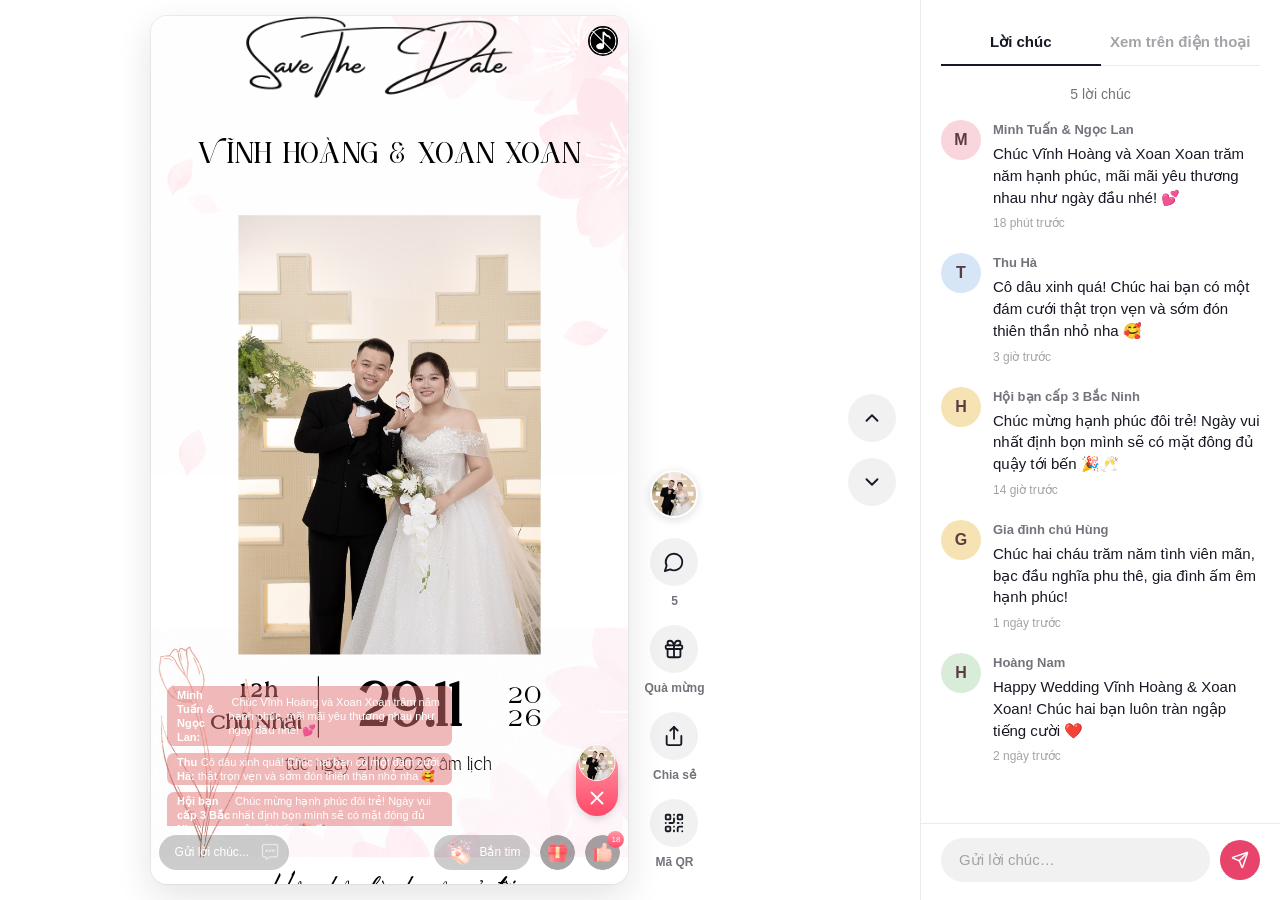
==== commit e0c9d5f9: "Sync new cover photo and parent name from local Chrome Admin, fix file:// API fallback" ====
--- a/index.html
+++ b/index.html
@@ -8,20 +8,20 @@
   <meta property="og:type" content="website" />
   <meta property="og:title" content="Vĩnh Hoàng💕Xoan Xoan | Thiệp Cưới Online" />
   <meta property="og:description" content="Trân trọng kính mời quý khách đến dự lễ cưới của chúng tôi. Rất mong được đón tiếp quý khách!" />
-  <meta property="og:image" content="https://tungpp001.github.io/vinhhoang-wedding/uploads/og-thumb.jpg" />
-  <meta property="og:image:secure_url" content="https://tungpp001.github.io/vinhhoang-wedding/uploads/og-thumb.jpg" />
+  <meta property="og:image" content="https://tungpp001.github.io/vinhhoang-wedding/uploads/og-thumb.jpg?v=20261111f" />
+  <meta property="og:image:secure_url" content="https://tungpp001.github.io/vinhhoang-wedding/uploads/og-thumb.jpg?v=20261111f" />
   <meta property="og:image:width" content="1200" />
   <meta property="og:image:height" content="630" />
   <meta property="og:image:type" content="image/jpeg" />
   <meta name="twitter:card" content="summary_large_image" />
-  <meta name="twitter:image" content="https://tungpp001.github.io/vinhhoang-wedding/uploads/og-thumb.jpg" />
+  <meta name="twitter:image" content="https://tungpp001.github.io/vinhhoang-wedding/uploads/og-thumb.jpg?v=20261111f" />
   <link rel="preconnect" href="https://fonts.googleapis.com" />
   <link rel="preconnect" href="https://fonts.gstatic.com" crossorigin />
   <link rel="stylesheet" href="https://fonts.googleapis.com/css2?family=Quicksand:wght@400;500;600;700&display=swap" />
-  <link rel="stylesheet" href="styles.css?v=20261111e" />
+  <link rel="stylesheet" href="styles.css?v=20261111f" />
 </head>
 <body>
-<div hidden=""><!--$--><!--/$--></div><!--$--><!--/$--><div class="guest-ui_nestedLoading___AAHA"><div class="guest-ui_spinContainer__fVctq"><div class="pc-container feedLayout_feed__jIIvL"><aside class="feedLayout_side__cEJ5f"><a href="#" class="feedLayout_brand__jp8cJ"><img src="assets/logo-symbol.svg" alt="" width="30" height="30"/><span>Thiệp Cưới Online</span></a><div class="feedLayout_info__sg8Nb"><img class="feedLayout_infoCover__g9FMQ" src="uploads/1794324127512-x21ut2.jpg" alt="" width="212" height="119"/><h1 class="feedLayout_infoTitle__srkTO">Vĩnh Hoàng💕Xoan Xoan</h1><p class="feedLayout_infoDesc__WayYb">Trân trọng kính mời quý khách đến dự lễ cưới của chúng tôi. Rất mong được đón tiếp quý khách!</p></div><p class="feedLayout_sideFoot__AckKV">© 2026 Vĩnh Hoàng 💕 Xoan Xoan</p></aside><main class="feedLayout_stage__zQjhY"><div class="feedLayout_cardRow__36Grw"><div class="pc-content feedLayout_card__Nx6Wg"><div id="app-view-index" class="jsx-443a9d513198ef78 "><div id="audio-control-wrapper" class="jsx-1319890903 cursor-pointer"><div class="jsx-1319890903 audio-toggle "><img src="assets/audio-1.png" alt="music icon" class="jsx-1319890903 music-icon"/><div class="jsx-1319890903 icon-cancel"><div class="jsx-1319890903 icon-line"></div></div></div></div><audio src="uploads/1794324139690-w282ac.mp3" preload="auto"></audio><div data-autoscroll-root="" class="relative overflow-x-hidden styles_customScroll__X5r6w h-full" style="background-color:#fff;overflow-y:auto;touch-action:pan-y"><div id="root-page-container" style="background-color:#fff;background-image:none;background-size:cover;width:404px;height:6098px;position:relative;overflow:hidden;margin:0 auto" class="jsx-7bcb8cec9f2990d1"><div id="canvas-scaler" style="position:relative;user-select:auto;display:flex;align-items:center;justify-content:center;box-sizing:border-box;width:404px;height:6098px;min-width:50px;min-height:50px;transform-origin:0 0"><div class="jsx-7bcb8cec9f2990d1 w-full h-full"><div data-node-id="_PFyxYCW_z" style="position:absolute;top:2206.0177541824px;left:2.058281939257812px;width:395.35440000000006px;height:auto;z-index:26;cursor:default;transform:rotate(0deg)" class="jsx-3951157770 text-box-component "><div data-transition-key="_PFyxYCW_z-fade-in-1.6-0.5-ease-out-false" data-node-id="_PFyxYCW_z" style="transition:all 1.6s ease-out 0.5s;transform:none;opacity:1;width:100%;height:100%"><div style="position:relative;width:100%;height:100%;padding:0px 0px 0px 0px;border-radius:0px 
+<div hidden=""><!--$--><!--/$--></div><!--$--><!--/$--><div class="guest-ui_nestedLoading___AAHA"><div class="guest-ui_spinContainer__fVctq"><div class="pc-container feedLayout_feed__jIIvL"><aside class="feedLayout_side__cEJ5f"><a href="#" class="feedLayout_brand__jp8cJ"><img src="assets/logo-symbol.svg" alt="" width="30" height="30"/><span>Thiệp Cưới Online</span></a><div class="feedLayout_info__sg8Nb"><img class="feedLayout_infoCover__g9FMQ" src="uploads/cover-vinhhoang.jpg" alt="" width="212" height="119"/><h1 class="feedLayout_infoTitle__srkTO">Vĩnh Hoàng💕Xoan Xoan</h1><p class="feedLayout_infoDesc__WayYb">Trân trọng kính mời quý khách đến dự lễ cưới của chúng tôi. Rất mong được đón tiếp quý khách!</p></div><p class="feedLayout_sideFoot__AckKV">© 2026 Vĩnh Hoàng 💕 Xoan Xoan</p></aside><main class="feedLayout_stage__zQjhY"><div class="feedLayout_cardRow__36Grw"><div class="pc-content feedLayout_card__Nx6Wg"><div id="app-view-index" class="jsx-443a9d513198ef78 "><div id="audio-control-wrapper" class="jsx-1319890903 cursor-pointer"><div class="jsx-1319890903 audio-toggle "><img src="assets/audio-1.png" alt="music icon" class="jsx-1319890903 music-icon"/><div class="jsx-1319890903 icon-cancel"><div class="jsx-1319890903 icon-line"></div></div></div></div><audio src="uploads/1794324139690-w282ac.mp3" preload="auto"></audio><div data-autoscroll-root="" class="relative overflow-x-hidden styles_customScroll__X5r6w h-full" style="background-color:#fff;overflow-y:auto;touch-action:pan-y"><div id="root-page-container" style="background-color:#fff;background-image:none;background-size:cover;width:404px;height:6098px;position:relative;overflow:hidden;margin:0 auto" class="jsx-7bcb8cec9f2990d1"><div id="canvas-scaler" style="position:relative;user-select:auto;display:flex;align-items:center;justify-content:center;box-sizing:border-box;width:404px;height:6098px;min-width:50px;min-height:50px;transform-origin:0 0"><div class="jsx-7bcb8cec9f2990d1 w-full h-full"><div data-node-id="_PFyxYCW_z" style="position:absolute;top:2206.0177541824px;left:2.058281939257812px;width:395.35440000000006px;height:auto;z-index:26;cursor:default;transform:rotate(0deg)" class="jsx-3951157770 text-box-component "><div data-transition-key="_PFyxYCW_z-fade-in-1.6-0.5-ease-out-false" data-node-id="_PFyxYCW_z" style="transition:all 1.6s ease-out 0.5s;transform:none;opacity:1;width:100%;height:100%"><div style="position:relative;width:100%;height:100%;padding:0px 0px 0px 0px;border-radius:0px 
             0px 
             0px 
             0px;box-shadow:none;background-color:transparent;display:flex;align-items:center;justify-content:center;box-sizing:border-box;opacity:1;border:0px solid" class="jsx-3951157770"><div disabled="" style="height:auto;width:100%;min-width:20px;color:#000000;font-size:14.544px;text-shadow:0px 0px 2px rgba(0,0,0,0);font-weight:normal;font-family:&quot;Quicksand&quot;;text-align:center;line-height:normal;letter-spacing:0px;text-transform:none;text-decoration:none;font-style:normal;pointer-events:none;overflow:hidden;word-break:break-word" contentEditable="false">Du Tràng, Đông Cứu - Bắc Ninh</div></div></div></div><div data-node-id="JcK0YX0tFL" style="position:absolute;top:2157.59432px;left:5.816388000000001px;width:387.8400000000001px;height:auto;z-index:23;cursor:default;transform:rotate(0deg)" class="jsx-3951157770 text-box-component "><div data-transition-key="JcK0YX0tFL-fade-in-1.6-0-ease-out-false" data-node-id="JcK0YX0tFL" style="transition:all 1.6s ease-out 0s;transform:none;opacity:1;width:100%;height:100%"><div style="position:relative;width:100%;height:100%;padding:0px 0px 0px 0px;border-radius:0px 
@@ -81,7 +81,7 @@
             0px;box-shadow:none;background-color:transparent;display:flex;align-items:center;justify-content:center;box-sizing:border-box;opacity:1;border-bottom:0px solid" class="jsx-3951157770"><div disabled="" style="height:auto;width:100%;min-width:20px;color:#000000;font-size:16.16px;text-shadow:0px 0px 2px rgba(0,0,0,0);font-weight:bold;font-family:&quot;Quicksand&quot;;text-align:center;line-height:normal;letter-spacing:0px;text-transform:uppercase;text-decoration:none;font-style:normal;pointer-events:none;overflow:hidden;word-break:break-word" contentEditable="false">Nhà Trai</div></div></div></div><div data-node-id="MH_6yyQPLw" style="position:absolute;top:887.03856px;left:194.12859927490237px;width:211.292px;height:auto;z-index:0;cursor:default;transform:rotate(0deg)" class="jsx-3951157770 text-box-component "><div data-transition-key="MH_6yyQPLw-slide-left-1.3-0-ease-out-false" data-node-id="MH_6yyQPLw" style="transition:all 1.3s ease-out 0s;transform:none;opacity:1;width:100%;height:100%"><div style="position:relative;width:100%;height:100%;padding:0px 0px 0px 0px;border-radius:0px 
             0px 
             0px 
-            0px;box-shadow:none;background-color:transparent;display:flex;align-items:center;justify-content:center;box-sizing:border-box;opacity:1;border:0px solid" class="jsx-3951157770"><div disabled="" style="height:auto;width:100%;min-width:20px;color:#000000;font-size:12.120000000000003px;text-shadow:0px 0px 2px rgba(0,0,0,0);font-weight:bold;font-family:&quot;Quicksand&quot;;text-align:center;line-height:1.49;letter-spacing:0px;text-transform:uppercase;text-decoration:none;font-style:normal;pointer-events:none;overflow:hidden;word-break:break-word" contentEditable="false">Ông : Nguyễn Vĩnh Sơn<div>Bà : Nguyễn Thị Sơn</div></div></div></div></div><div data-node-id="OmOohv4UUI" style="position:absolute;top:929.82216px;left:194.12674182177741px;width:211.292px;height:auto;z-index:0;cursor:default;transform:rotate(0deg)" class="jsx-3951157770 text-box-component "><div data-transition-key="OmOohv4UUI-slide-left-1.3-0-ease-out-false" data-node-id="OmOohv4UUI" style="transition:all 1.3s ease-out 0s;transform:none;opacity:1;width:100%;height:100%"><div style="position:relative;width:100%;height:100%;padding:0px 0px 0px 0px;border-radius:0px 
+            0px;box-shadow:none;background-color:transparent;display:flex;align-items:center;justify-content:center;box-sizing:border-box;opacity:1;border:0px solid" class="jsx-3951157770"><div disabled="" style="height:auto;width:100%;min-width:20px;color:#000000;font-size:12.120000000000003px;text-shadow:0px 0px 2px rgba(0,0,0,0);font-weight:bold;font-family:&quot;Quicksand&quot;;text-align:center;line-height:1.49;letter-spacing:0px;text-transform:uppercase;text-decoration:none;font-style:normal;pointer-events:none;overflow:hidden;word-break:break-word" contentEditable="false">Ông : Nguyễn Vĩnh Sơn<div>Bà : Nguyễn Thị Sợi</div></div></div></div></div><div data-node-id="OmOohv4UUI" style="position:absolute;top:929.82216px;left:194.12674182177741px;width:211.292px;height:auto;z-index:0;cursor:default;transform:rotate(0deg)" class="jsx-3951157770 text-box-component "><div data-transition-key="OmOohv4UUI-slide-left-1.3-0-ease-out-false" data-node-id="OmOohv4UUI" style="transition:all 1.3s ease-out 0s;transform:none;opacity:1;width:100%;height:100%"><div style="position:relative;width:100%;height:100%;padding:0px 0px 0px 0px;border-radius:0px 
             0px 
             0px 
             0px;box-shadow:none;background-color:transparent;display:flex;align-items:center;justify-content:center;box-sizing:border-box;opacity:1;border:0px solid" class="jsx-3951157770"><div disabled="" style="height:auto;width:100%;min-width:20px;color:#000000;font-size:11.312000000000003px;text-shadow:0px 0px 2px rgba(0,0,0,0);font-weight:normal;font-family:&quot;Quicksand&quot;;text-align:center;line-height:normal;letter-spacing:0px;text-transform:none;text-decoration:none;font-style:normal;pointer-events:none;overflow:hidden;word-break:break-word" contentEditable="false">Du Tràng, Đông Cứu<div>Bắc Ninh</div></div></div></div></div><div data-node-id="iHlrUYGh_T" style="position:absolute;top:1153.9048px;left:47.68403014550781px;width:107.70640000000002px;height:auto;z-index:0;cursor:default;transform:rotate(0deg)" class="jsx-3951157770 text-box-component "><div data-transition-key="iHlrUYGh_T-slide-right-1.3-0-ease-out-false" data-node-id="iHlrUYGh_T" style="transition:all 1.3s ease-out 0s;transform:none;opacity:1;width:100%;height:100%"><div style="position:relative;width:100%;height:100%;padding:0px 0px 0px 0px;border-radius:0px 
@@ -99,7 +99,7 @@
                   0px" class="jsx-8714137441931921 photo-bg-wrap"></div></div></div></div></div><div data-node-id="7WmUUnxK7X" style="position:absolute;top:183.940399px;left:73.55950900000002px;width:256.5px;height:371.614357px;z-index:10;cursor:default;transform:rotate(0deg) scale(1, 1)" class="jsx-8714137441931921"><div data-transition-key="7WmUUnxK7X-fade-in-1.6-0-ease-out-false" data-node-id="7WmUUnxK7X" style="transition:all 1.6s ease-out 0s;transform:none;opacity:1;width:100%;height:100%"><div style="position:relative;width:100%;height:100%;display:flex;align-items:center;justify-content:center;box-sizing:border-box;border:0px solid;padding:0px 0px 0px 0px;background-color:transparent;text-shadow:0px 0px 2px rgba(0,0,0,0);opacity:1;box-shadow:none;border-radius:0px 
               0px 
               0px 
-              0px" class="jsx-8714137441931921"><div style="-webkit-mask-box-image-source:none;-webkit-mask-box-image-slice:0 fill;mask-image:none;mask-size:100% 100%;mask-repeat:no-repeat" class="jsx-8714137441931921 photo-component"><div style="background-image:url(uploads/1794324127512-x21ut2.jpg);border-radius:0px 
+              0px" class="jsx-8714137441931921"><div style="-webkit-mask-box-image-source:none;-webkit-mask-box-image-slice:0 fill;mask-image:none;mask-size:100% 100%;mask-repeat:no-repeat" class="jsx-8714137441931921 photo-component"><div style="background-image:url(uploads/cover-vinhhoang.jpg);border-radius:0px 
                   0px 
                   0px 
                   0px" class="jsx-8714137441931921 photo-bg-wrap"></div></div></div></div></div><div data-node-id="TIXJxWpubS" style="position:absolute;top:95.016281px;left:15.72968px;width:372.4552px;height:auto;z-index:1;cursor:default;transform:rotate(0deg)" class="jsx-3951157770 text-box-component "><div data-transition-key="TIXJxWpubS-fade-in-1.6-0-ease-out-false" data-node-id="TIXJxWpubS" style="transition:all 1.6s ease-out 0s;transform:none;opacity:1;width:100%;height:100%"><div style="position:relative;width:100%;height:100%;padding:0px 0px 0px 0px;border-radius:0px 
@@ -318,7 +318,7 @@
             0px;box-shadow:none;background-color:transparent;display:flex;align-items:center;justify-content:center;box-sizing:border-box;opacity:1;border-bottom:0px solid #4a4a4a" class="jsx-3951157770"><div disabled="" style="height:auto;width:100%;min-width:20px;color:#000000;font-size:14px;text-shadow:0px 0px 2px rgba(0,0,0,0);font-weight:bold;font-family:&quot;Alexandria Signature 400&quot;;text-align:center;line-height:normal;letter-spacing:0px;text-transform:none;text-decoration:none;font-style:normal;pointer-events:none;overflow:hidden;word-break:break-word" contentEditable="false">12h00 Chủ nhật 29.11.2026</div></div></div></div><div data-node-id="whf1MUHxkJ" style="position:absolute;top:1741.169775px;left:93.88163px;width:197.7984px;height:auto;z-index:30;cursor:default;transform:rotate(0deg)" class="jsx-3951157770 text-box-component "><div data-transition-key="whf1MUHxkJ-fade-in-1.6-0.4-ease-out-false" data-node-id="whf1MUHxkJ" style="transition:all 1.6s ease-out 0.4s;transform:none;opacity:1;width:100%;height:100%"><div style="position:relative;width:100%;height:100%;padding:0px 0px 0px 0px;border-radius:0px 
             0px 
             0px 
-            0px;box-shadow:none;background-color:transparent;display:flex;align-items:center;justify-content:center;box-sizing:border-box;opacity:1;border-bottom:0px solid #4a4a4a" class="jsx-3951157770"><div disabled="" style="height:auto;width:100%;min-width:20px;color:#000000;font-size:29.088px;text-shadow:0px 0px 2px rgba(0,0,0,0);font-weight:normal;font-family:&quot;HoaTay1&quot;;text-align:center;line-height:normal;letter-spacing:0px;text-transform:none;text-decoration:none;font-style:normal;pointer-events:none;overflow:hidden;word-break:break-word" contentEditable="false">Quý Khách</div></div></div></div></div><span><div class="workarea-resize-handle" style="position:absolute;user-select:none;width:100%;height:10px;bottom:-5px;left:0px;cursor:row-resize"></div></span></div></div></div><div id="blessing-box" style="opacity:0" class="jsx-3173425662"></div><div id="cinelove-toolbar" class="jsx-dd715b31e7de9987"><div class="jsx-dd715b31e7de9987 toolbar"><div class="jsx-6be6385b0b6e3afa toolbar-left"><div class="jsx-6be6385b0b6e3afa message-box-button"><span style="display:inline-block;width:calc(100% - 24px)" class="jsx-6be6385b0b6e3afa">Gửi lời chúc...</span><img style="height:24px;vertical-align:middle" src="assets/message-icon.png" class="jsx-6be6385b0b6e3afa"/></div></div><div class="jsx-3895933262 toolbar-right"><div id="animation-gift-preview-btn" class="jsx-3895933262"><img src="assets/biubiu.png" class="jsx-3895933262"/><span class="jsx-3895933262">Bắn tim</span></div><div id="cinelove-gift-button" class="jsx-3895933262"></div><div id="cinelove-like-button" class="jsx-3895933262 like-button "></div></div></div></div><div class="jsx-d2add22c6821be47 received-gifts-wrapper"></div><div id="cinelove-animation-box" class="jsx-2315088770"><canvas id="cinelove-canvas" class="jsx-2315088770"></canvas><canvas id="cinelove-canvas-preview" class="jsx-2315088770"></canvas></div><div role="button" tabindex="0" aria-label="Đóng thanh công cụ" class="jsx-443a9d513198ef78 toolbar-toggle-button toolbar-toggle-has-thumbnail"><div class="jsx-443a9d513198ef78 toolbar-toggle-pill"><img alt="Vĩnh Hoàng💕Xoan Xoan" title="Vĩnh Hoàng💕Xoan Xoan" loading="lazy" width="36" height="36" decoding="async" src="uploads/1794324127512-x21ut2.jpg" class="jsx-443a9d513198ef78 thumbnail"/><svg xmlns="http://www.w3.org/2000/svg" width="24" height="24" viewBox="0 0 24 24" fill="none" stroke="currentColor" stroke-width="2" stroke-linecap="round" stroke-linejoin="round" aria-hidden="true" class="jsx-443a9d513198ef78 icon-svg"><path d="M18 6 6 18" class="jsx-443a9d513198ef78"></path><path d="m6 6 12 12" class="jsx-443a9d513198ef78"></path></svg></div></div></div></div><div class="feedLayout_rail__LjcAO"><img class="feedLayout_railAvatar__51VhB" src="uploads/1794324127512-x21ut2.jpg" alt="Vĩnh Hoàng💕Xoan Xoan" width="48" height="48"/><button type="button" class="feedLayout_railAction__ChcBD" aria-label="Lời chúc"><span class="feedLayout_railIcon__6eBqk"><svg width="22" height="22" viewBox="0 0 24 24" fill="none" stroke="currentColor" stroke-width="2" stroke-linecap="round" stroke-linejoin="round" aria-hidden="true"><path d="M7.9 20A9 9 0 1 0 4 16.1L2 22Z"></path></svg></span><span class="feedLayout_railLabel__teHXs">Lời chúc</span></button><button type="button" class="feedLayout_railAction__ChcBD" aria-label="Quà mừng"><span class="feedLayout_railIcon__6eBqk"><svg width="22" height="22" viewBox="0 0 24 24" fill="none" stroke="currentColor" stroke-width="2" stroke-linecap="round" stroke-linejoin="round" aria-hidden="true"><rect x="3" y="8" width="18" height="4" rx="1"></rect><path d="M12 8v13"></path><path d="M19 12v7a2 2 0 0 1-2 2H7a2 2 0 0 1-2-2v-7"></path><path d="M7.5 8a2.5 2.5 0 0 1 0-5A4.8 8 0 0 1 12 8a4.8 8 0 0 1 4.5-5 2.5 2.5 0 0 1 0 5"></path></svg></span><span class="feedLayout_railLabel__teHXs">Quà mừng</span></button><button type="button" class="feedLayout_railAction__ChcBD" aria-label="Chia sẻ"><span class="feedLayout_railIcon__6eBqk"><svg width="22" height="22" viewBox="0 0 24 24" fill="none" stroke="currentColor" stroke-width="2" stroke-linecap="round" stroke-linejoin="round" aria-hidden="true"><path d="M4 12v8a2 2 0 0 0 2 2h12a2 2 0 0 0 2-2v-8"></path><path d="m16 6-4-4-4 4"></path><path d="M12 2v13"></path></svg></span><span class="feedLayout_railLabel__teHXs">Chia sẻ</span></button><button type="button" class="feedLayout_railAction__ChcBD" aria-label="Mã QR"><span class="feedLayout_railIcon__6eBqk"><svg width="22" height="22" viewBox="0 0 24 24" fill="none" stroke="currentColor" stroke-width="2" stroke-linecap="round" stroke-linejoin="round" aria-hidden="true"><rect width="5" height="5" x="3" y="3" rx="1"></rect><rect width="5" height="5" x="16" y="3" rx="1"></rect><rect width="5" height="5" x="3" y="16" rx="1"></rect><path d="M21 16h-3a2 2 0 0 0-2 2v3"></path><path d="M21 21v.01"></path><path d="M12 7v3a2 2 0 0 1-2 2H7"></path><path d="M3 12h.01"></path><path d="M12 3h.01"></path><path d="M12 16v.01"></path><path d="M16 12h1"></path><path d="M21 12v.01"></path><path d="M12 21v-1"></path></svg></span><span class="feedLayout_railLabel__teHXs">Mã QR</span></button></div></div><div class="feedLayout_nav__kz5dq"><button type="button" class="feedLayout_navBtn__zS4dx" aria-label="Cuộn thiệp lên"><svg width="22" height="22" viewBox="0 0 24 24" fill="none" stroke="currentColor" stroke-width="2" stroke-linecap="round" stroke-linejoin="round" aria-hidden="true"><path d="m18 15-6-6-6 6"></path></svg></button><button type="button" class="feedLayout_navBtn__zS4dx" aria-label="Cuộn thiệp xuống"><svg width="22" height="22" viewBox="0 0 24 24" fill="none" stroke="currentColor" stroke-width="2" stroke-linecap="round" stroke-linejoin="round" aria-hidden="true"><path d="m6 9 6 6 6-6"></path></svg></button></div></main><aside class="feedLayout_panel__amdTn"><div class="feedLayout_tabs__lzkAk" role="tablist"><button type="button" role="tab" aria-selected="true" class="feedLayout_tab__7xtYZ">Lời chúc</button><button type="button" role="tab" aria-selected="false" class="feedLayout_tab__7xtYZ">Xem trên điện thoại</button></div><div class="feedLayout_panelBody__k__ER"><p class="feedLayout_empty__zFkwL">Đang tải lời chúc…</p></div><div class="feedLayout_composer__jG6zI"><button type="button" class="feedLayout_composerInput__z_xii">Gửi lời chúc…</button><button type="button" class="feedLayout_composerSend___t0vF" aria-label="Gửi lời chúc"><svg width="18" height="18" viewBox="0 0 24 24" fill="none" stroke="currentColor" stroke-width="2" stroke-linecap="round" stroke-linejoin="round" aria-hidden="true"><path d="M14.536 21.686a.5.5 0 0 0 .937-.024l6.5-19a.496.496 0 0 0-.635-.635l-19 6.5a.5.5 0 0 0-.024.937l7.93 3.18a2 2 0 0 1 1.112 1.11z"></path><path d="m21.854 2.147-10.94 10.939"></path></svg></button></div></aside></div></div></div>
+            0px;box-shadow:none;background-color:transparent;display:flex;align-items:center;justify-content:center;box-sizing:border-box;opacity:1;border-bottom:0px solid #4a4a4a" class="jsx-3951157770"><div disabled="" style="height:auto;width:100%;min-width:20px;color:#000000;font-size:29.088px;text-shadow:0px 0px 2px rgba(0,0,0,0);font-weight:normal;font-family:&quot;HoaTay1&quot;;text-align:center;line-height:normal;letter-spacing:0px;text-transform:none;text-decoration:none;font-style:normal;pointer-events:none;overflow:hidden;word-break:break-word" contentEditable="false">Quý Khách</div></div></div></div></div><span><div class="workarea-resize-handle" style="position:absolute;user-select:none;width:100%;height:10px;bottom:-5px;left:0px;cursor:row-resize"></div></span></div></div></div><div id="blessing-box" style="opacity:0" class="jsx-3173425662"></div><div id="cinelove-toolbar" class="jsx-dd715b31e7de9987"><div class="jsx-dd715b31e7de9987 toolbar"><div class="jsx-6be6385b0b6e3afa toolbar-left"><div class="jsx-6be6385b0b6e3afa message-box-button"><span style="display:inline-block;width:calc(100% - 24px)" class="jsx-6be6385b0b6e3afa">Gửi lời chúc...</span><img style="height:24px;vertical-align:middle" src="assets/message-icon.png" class="jsx-6be6385b0b6e3afa"/></div></div><div class="jsx-3895933262 toolbar-right"><div id="animation-gift-preview-btn" class="jsx-3895933262"><img src="assets/biubiu.png" class="jsx-3895933262"/><span class="jsx-3895933262">Bắn tim</span></div><div id="cinelove-gift-button" class="jsx-3895933262"></div><div id="cinelove-like-button" class="jsx-3895933262 like-button "></div></div></div></div><div class="jsx-d2add22c6821be47 received-gifts-wrapper"></div><div id="cinelove-animation-box" class="jsx-2315088770"><canvas id="cinelove-canvas" class="jsx-2315088770"></canvas><canvas id="cinelove-canvas-preview" class="jsx-2315088770"></canvas></div><div role="button" tabindex="0" aria-label="Đóng thanh công cụ" class="jsx-443a9d513198ef78 toolbar-toggle-button toolbar-toggle-has-thumbnail"><div class="jsx-443a9d513198ef78 toolbar-toggle-pill"><img alt="Vĩnh Hoàng💕Xoan Xoan" title="Vĩnh Hoàng💕Xoan Xoan" loading="lazy" width="36" height="36" decoding="async" src="uploads/cover-vinhhoang.jpg" class="jsx-443a9d513198ef78 thumbnail"/><svg xmlns="http://www.w3.org/2000/svg" width="24" height="24" viewBox="0 0 24 24" fill="none" stroke="currentColor" stroke-width="2" stroke-linecap="round" stroke-linejoin="round" aria-hidden="true" class="jsx-443a9d513198ef78 icon-svg"><path d="M18 6 6 18" class="jsx-443a9d513198ef78"></path><path d="m6 6 12 12" class="jsx-443a9d513198ef78"></path></svg></div></div></div></div><div class="feedLayout_rail__LjcAO"><img class="feedLayout_railAvatar__51VhB" src="uploads/cover-vinhhoang.jpg" alt="Vĩnh Hoàng💕Xoan Xoan" width="48" height="48"/><button type="button" class="feedLayout_railAction__ChcBD" aria-label="Lời chúc"><span class="feedLayout_railIcon__6eBqk"><svg width="22" height="22" viewBox="0 0 24 24" fill="none" stroke="currentColor" stroke-width="2" stroke-linecap="round" stroke-linejoin="round" aria-hidden="true"><path d="M7.9 20A9 9 0 1 0 4 16.1L2 22Z"></path></svg></span><span class="feedLayout_railLabel__teHXs">Lời chúc</span></button><button type="button" class="feedLayout_railAction__ChcBD" aria-label="Quà mừng"><span class="feedLayout_railIcon__6eBqk"><svg width="22" height="22" viewBox="0 0 24 24" fill="none" stroke="currentColor" stroke-width="2" stroke-linecap="round" stroke-linejoin="round" aria-hidden="true"><rect x="3" y="8" width="18" height="4" rx="1"></rect><path d="M12 8v13"></path><path d="M19 12v7a2 2 0 0 1-2 2H7a2 2 0 0 1-2-2v-7"></path><path d="M7.5 8a2.5 2.5 0 0 1 0-5A4.8 8 0 0 1 12 8a4.8 8 0 0 1 4.5-5 2.5 2.5 0 0 1 0 5"></path></svg></span><span class="feedLayout_railLabel__teHXs">Quà mừng</span></button><button type="button" class="feedLayout_railAction__ChcBD" aria-label="Chia sẻ"><span class="feedLayout_railIcon__6eBqk"><svg width="22" height="22" viewBox="0 0 24 24" fill="none" stroke="currentColor" stroke-width="2" stroke-linecap="round" stroke-linejoin="round" aria-hidden="true"><path d="M4 12v8a2 2 0 0 0 2 2h12a2 2 0 0 0 2-2v-8"></path><path d="m16 6-4-4-4 4"></path><path d="M12 2v13"></path></svg></span><span class="feedLayout_railLabel__teHXs">Chia sẻ</span></button><button type="button" class="feedLayout_railAction__ChcBD" aria-label="Mã QR"><span class="feedLayout_railIcon__6eBqk"><svg width="22" height="22" viewBox="0 0 24 24" fill="none" stroke="currentColor" stroke-width="2" stroke-linecap="round" stroke-linejoin="round" aria-hidden="true"><rect width="5" height="5" x="3" y="3" rx="1"></rect><rect width="5" height="5" x="16" y="3" rx="1"></rect><rect width="5" height="5" x="3" y="16" rx="1"></rect><path d="M21 16h-3a2 2 0 0 0-2 2v3"></path><path d="M21 21v.01"></path><path d="M12 7v3a2 2 0 0 1-2 2H7"></path><path d="M3 12h.01"></path><path d="M12 3h.01"></path><path d="M12 16v.01"></path><path d="M16 12h1"></path><path d="M21 12v.01"></path><path d="M12 21v-1"></path></svg></span><span class="feedLayout_railLabel__teHXs">Mã QR</span></button></div></div><div class="feedLayout_nav__kz5dq"><button type="button" class="feedLayout_navBtn__zS4dx" aria-label="Cuộn thiệp lên"><svg width="22" height="22" viewBox="0 0 24 24" fill="none" stroke="currentColor" stroke-width="2" stroke-linecap="round" stroke-linejoin="round" aria-hidden="true"><path d="m18 15-6-6-6 6"></path></svg></button><button type="button" class="feedLayout_navBtn__zS4dx" aria-label="Cuộn thiệp xuống"><svg width="22" height="22" viewBox="0 0 24 24" fill="none" stroke="currentColor" stroke-width="2" stroke-linecap="round" stroke-linejoin="round" aria-hidden="true"><path d="m6 9 6 6 6-6"></path></svg></button></div></main><aside class="feedLayout_panel__amdTn"><div class="feedLayout_tabs__lzkAk" role="tablist"><button type="button" role="tab" aria-selected="true" class="feedLayout_tab__7xtYZ">Lời chúc</button><button type="button" role="tab" aria-selected="false" class="feedLayout_tab__7xtYZ">Xem trên điện thoại</button></div><div class="feedLayout_panelBody__k__ER"><p class="feedLayout_empty__zFkwL">Đang tải lời chúc…</p></div><div class="feedLayout_composer__jG6zI"><button type="button" class="feedLayout_composerInput__z_xii">Gửi lời chúc…</button><button type="button" class="feedLayout_composerSend___t0vF" aria-label="Gửi lời chúc"><svg width="18" height="18" viewBox="0 0 24 24" fill="none" stroke="currentColor" stroke-width="2" stroke-linecap="round" stroke-linejoin="round" aria-hidden="true"><path d="M14.536 21.686a.5.5 0 0 0 .937-.024l6.5-19a.496.496 0 0 0-.635-.635l-19 6.5a.5.5 0 0 0-.024.937l7.93 3.18a2 2 0 0 1 1.112 1.11z"></path><path d="m21.854 2.147-10.94 10.939"></path></svg></button></div></aside></div></div></div>
 
 <!-- Send Wish Modal -->
 <div id="wish-modal" class="cl-modal-backdrop" role="dialog" aria-modal="true" aria-labelledby="wish-modal-title">
@@ -428,6 +428,6 @@
 <!-- Toast -->
 <div id="cl-toast" class="cl-toast" role="status" aria-live="polite"></div>
 
-<script src="script.js?v=20261111e"></script>
+<script src="script.js?v=20261111f"></script>
 </body>
 </html>
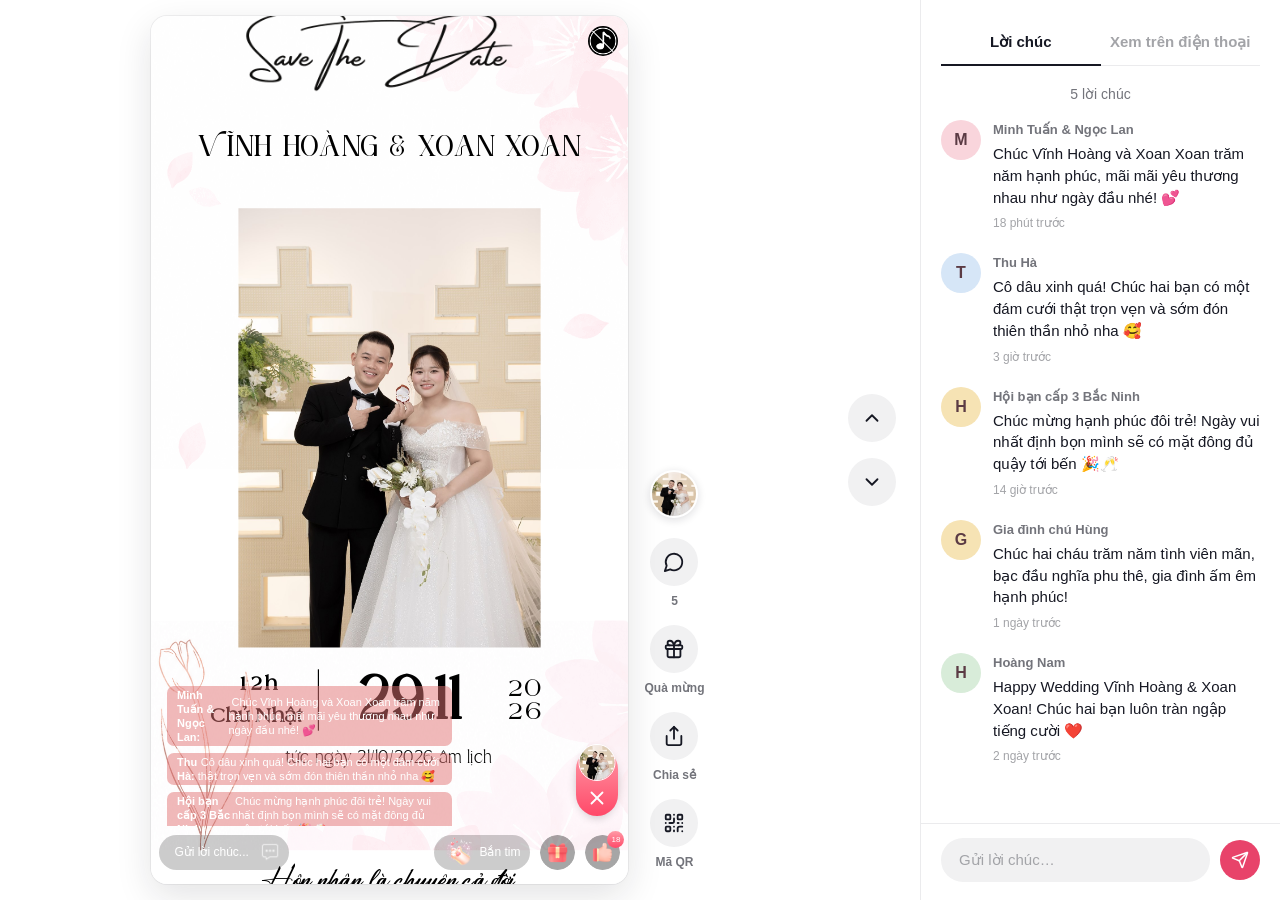
==== commit 7ef87229: "Sync lunar dates from local Chrome Admin and update music to uploads/damcuoi.mp3" ====
--- a/index.html
+++ b/index.html
@@ -18,10 +18,10 @@
   <link rel="preconnect" href="https://fonts.googleapis.com" />
   <link rel="preconnect" href="https://fonts.gstatic.com" crossorigin />
   <link rel="stylesheet" href="https://fonts.googleapis.com/css2?family=Quicksand:wght@400;500;600;700&display=swap" />
-  <link rel="stylesheet" href="styles.css?v=20261111f" />
+  <link rel="stylesheet" href="styles.css?v=20261112a" />
 </head>
 <body>
-<div hidden=""><!--$--><!--/$--></div><!--$--><!--/$--><div class="guest-ui_nestedLoading___AAHA"><div class="guest-ui_spinContainer__fVctq"><div class="pc-container feedLayout_feed__jIIvL"><aside class="feedLayout_side__cEJ5f"><a href="#" class="feedLayout_brand__jp8cJ"><img src="assets/logo-symbol.svg" alt="" width="30" height="30"/><span>Thiệp Cưới Online</span></a><div class="feedLayout_info__sg8Nb"><img class="feedLayout_infoCover__g9FMQ" src="uploads/cover-vinhhoang.jpg" alt="" width="212" height="119"/><h1 class="feedLayout_infoTitle__srkTO">Vĩnh Hoàng💕Xoan Xoan</h1><p class="feedLayout_infoDesc__WayYb">Trân trọng kính mời quý khách đến dự lễ cưới của chúng tôi. Rất mong được đón tiếp quý khách!</p></div><p class="feedLayout_sideFoot__AckKV">© 2026 Vĩnh Hoàng 💕 Xoan Xoan</p></aside><main class="feedLayout_stage__zQjhY"><div class="feedLayout_cardRow__36Grw"><div class="pc-content feedLayout_card__Nx6Wg"><div id="app-view-index" class="jsx-443a9d513198ef78 "><div id="audio-control-wrapper" class="jsx-1319890903 cursor-pointer"><div class="jsx-1319890903 audio-toggle "><img src="assets/audio-1.png" alt="music icon" class="jsx-1319890903 music-icon"/><div class="jsx-1319890903 icon-cancel"><div class="jsx-1319890903 icon-line"></div></div></div></div><audio src="uploads/1794324139690-w282ac.mp3" preload="auto"></audio><div data-autoscroll-root="" class="relative overflow-x-hidden styles_customScroll__X5r6w h-full" style="background-color:#fff;overflow-y:auto;touch-action:pan-y"><div id="root-page-container" style="background-color:#fff;background-image:none;background-size:cover;width:404px;height:6098px;position:relative;overflow:hidden;margin:0 auto" class="jsx-7bcb8cec9f2990d1"><div id="canvas-scaler" style="position:relative;user-select:auto;display:flex;align-items:center;justify-content:center;box-sizing:border-box;width:404px;height:6098px;min-width:50px;min-height:50px;transform-origin:0 0"><div class="jsx-7bcb8cec9f2990d1 w-full h-full"><div data-node-id="_PFyxYCW_z" style="position:absolute;top:2206.0177541824px;left:2.058281939257812px;width:395.35440000000006px;height:auto;z-index:26;cursor:default;transform:rotate(0deg)" class="jsx-3951157770 text-box-component "><div data-transition-key="_PFyxYCW_z-fade-in-1.6-0.5-ease-out-false" data-node-id="_PFyxYCW_z" style="transition:all 1.6s ease-out 0.5s;transform:none;opacity:1;width:100%;height:100%"><div style="position:relative;width:100%;height:100%;padding:0px 0px 0px 0px;border-radius:0px 
+<div hidden=""><!--$--><!--/$--></div><!--$--><!--/$--><div class="guest-ui_nestedLoading___AAHA"><div class="guest-ui_spinContainer__fVctq"><div class="pc-container feedLayout_feed__jIIvL"><aside class="feedLayout_side__cEJ5f"><a href="#" class="feedLayout_brand__jp8cJ"><img src="assets/logo-symbol.svg" alt="" width="30" height="30"/><span>Thiệp Cưới Online</span></a><div class="feedLayout_info__sg8Nb"><img class="feedLayout_infoCover__g9FMQ" src="uploads/cover-vinhhoang.jpg" alt="" width="212" height="119"/><h1 class="feedLayout_infoTitle__srkTO">Vĩnh Hoàng💕Xoan Xoan</h1><p class="feedLayout_infoDesc__WayYb">Trân trọng kính mời quý khách đến dự lễ cưới của chúng tôi. Rất mong được đón tiếp quý khách!</p></div><p class="feedLayout_sideFoot__AckKV">© 2026 Vĩnh Hoàng 💕 Xoan Xoan</p></aside><main class="feedLayout_stage__zQjhY"><div class="feedLayout_cardRow__36Grw"><div class="pc-content feedLayout_card__Nx6Wg"><div id="app-view-index" class="jsx-443a9d513198ef78 "><div id="audio-control-wrapper" class="jsx-1319890903 cursor-pointer"><div class="jsx-1319890903 audio-toggle "><img src="assets/audio-1.png" alt="music icon" class="jsx-1319890903 music-icon"/><div class="jsx-1319890903 icon-cancel"><div class="jsx-1319890903 icon-line"></div></div></div></div><audio src="uploads/damcuoi.mp3" preload="auto"></audio><div data-autoscroll-root="" class="relative overflow-x-hidden styles_customScroll__X5r6w h-full" style="background-color:#fff;overflow-y:auto;touch-action:pan-y"><div id="root-page-container" style="background-color:#fff;background-image:none;background-size:cover;width:404px;height:6098px;position:relative;overflow:hidden;margin:0 auto" class="jsx-7bcb8cec9f2990d1"><div id="canvas-scaler" style="position:relative;user-select:auto;display:flex;align-items:center;justify-content:center;box-sizing:border-box;width:404px;height:6098px;min-width:50px;min-height:50px;transform-origin:0 0"><div class="jsx-7bcb8cec9f2990d1 w-full h-full"><div data-node-id="_PFyxYCW_z" style="position:absolute;top:2206.0177541824px;left:2.058281939257812px;width:395.35440000000006px;height:auto;z-index:26;cursor:default;transform:rotate(0deg)" class="jsx-3951157770 text-box-component "><div data-transition-key="_PFyxYCW_z-fade-in-1.6-0.5-ease-out-false" data-node-id="_PFyxYCW_z" style="transition:all 1.6s ease-out 0.5s;transform:none;opacity:1;width:100%;height:100%"><div style="position:relative;width:100%;height:100%;padding:0px 0px 0px 0px;border-radius:0px 
             0px 
             0px 
             0px;box-shadow:none;background-color:transparent;display:flex;align-items:center;justify-content:center;box-sizing:border-box;opacity:1;border:0px solid" class="jsx-3951157770"><div disabled="" style="height:auto;width:100%;min-width:20px;color:#000000;font-size:14.544px;text-shadow:0px 0px 2px rgba(0,0,0,0);font-weight:normal;font-family:&quot;Quicksand&quot;;text-align:center;line-height:normal;letter-spacing:0px;text-transform:none;text-decoration:none;font-style:normal;pointer-events:none;overflow:hidden;word-break:break-word" contentEditable="false">Du Tràng, Đông Cứu - Bắc Ninh</div></div></div></div><div data-node-id="JcK0YX0tFL" style="position:absolute;top:2157.59432px;left:5.816388000000001px;width:387.8400000000001px;height:auto;z-index:23;cursor:default;transform:rotate(0deg)" class="jsx-3951157770 text-box-component "><div data-transition-key="JcK0YX0tFL-fade-in-1.6-0-ease-out-false" data-node-id="JcK0YX0tFL" style="transition:all 1.6s ease-out 0s;transform:none;opacity:1;width:100%;height:100%"><div style="position:relative;width:100%;height:100%;padding:0px 0px 0px 0px;border-radius:0px 
@@ -428,6 +428,6 @@
 <!-- Toast -->
 <div id="cl-toast" class="cl-toast" role="status" aria-live="polite"></div>
 
-<script src="script.js?v=20261111f"></script>
+<script src="script.js?v=20261112a"></script>
 </body>
 </html>
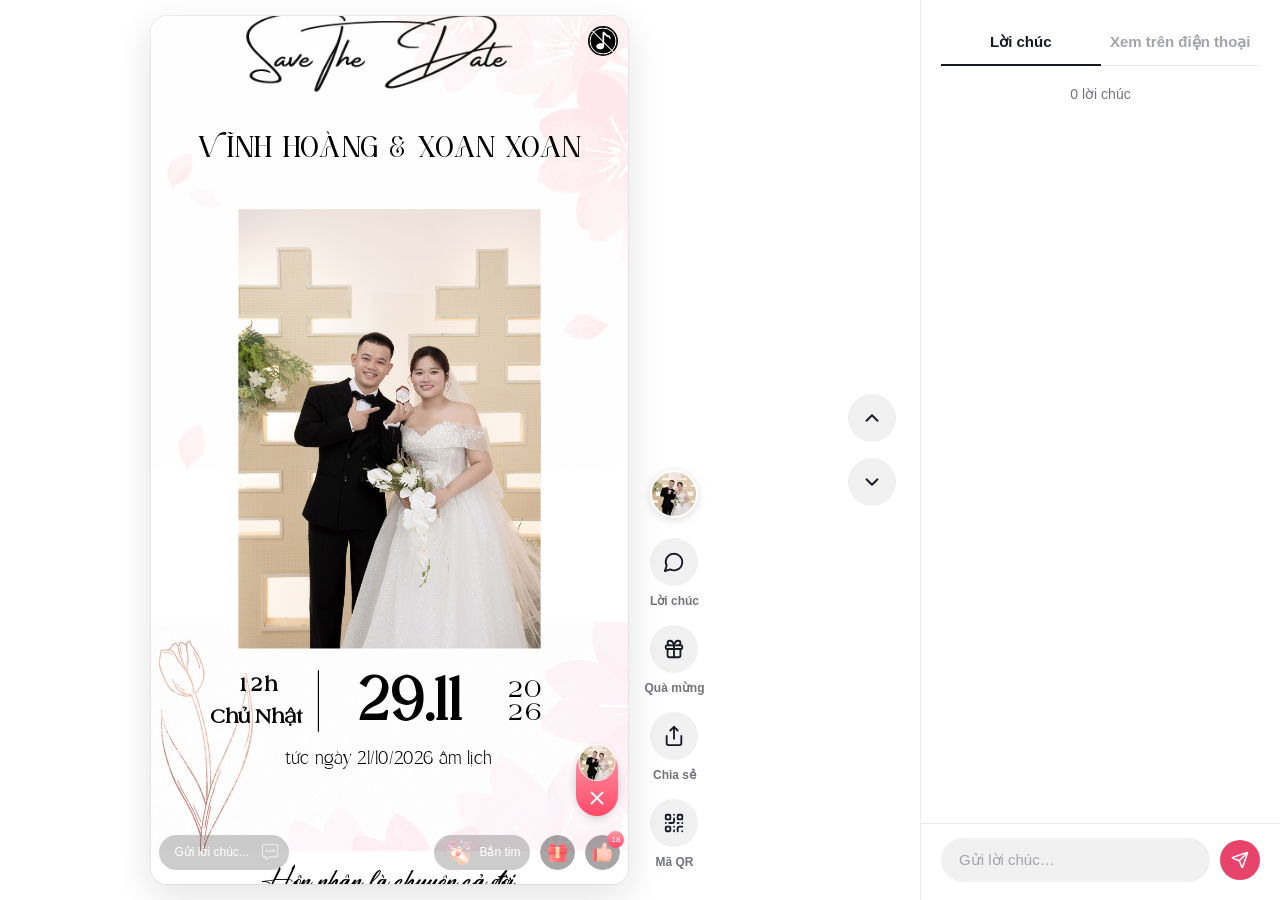
==== commit 303aa4cb: "Remove all default sample comments/wishes and clear legacy wishes cache" ====
--- a/index.html
+++ b/index.html
@@ -18,7 +18,7 @@
   <link rel="preconnect" href="https://fonts.googleapis.com" />
   <link rel="preconnect" href="https://fonts.gstatic.com" crossorigin />
   <link rel="stylesheet" href="https://fonts.googleapis.com/css2?family=Quicksand:wght@400;500;600;700&display=swap" />
-  <link rel="stylesheet" href="styles.css?v=20261112a" />
+  <link rel="stylesheet" href="styles.css?v=20261112b" />
 </head>
 <body>
 <div hidden=""><!--$--><!--/$--></div><!--$--><!--/$--><div class="guest-ui_nestedLoading___AAHA"><div class="guest-ui_spinContainer__fVctq"><div class="pc-container feedLayout_feed__jIIvL"><aside class="feedLayout_side__cEJ5f"><a href="#" class="feedLayout_brand__jp8cJ"><img src="assets/logo-symbol.svg" alt="" width="30" height="30"/><span>Thiệp Cưới Online</span></a><div class="feedLayout_info__sg8Nb"><img class="feedLayout_infoCover__g9FMQ" src="uploads/cover-vinhhoang.jpg" alt="" width="212" height="119"/><h1 class="feedLayout_infoTitle__srkTO">Vĩnh Hoàng💕Xoan Xoan</h1><p class="feedLayout_infoDesc__WayYb">Trân trọng kính mời quý khách đến dự lễ cưới của chúng tôi. Rất mong được đón tiếp quý khách!</p></div><p class="feedLayout_sideFoot__AckKV">© 2026 Vĩnh Hoàng 💕 Xoan Xoan</p></aside><main class="feedLayout_stage__zQjhY"><div class="feedLayout_cardRow__36Grw"><div class="pc-content feedLayout_card__Nx6Wg"><div id="app-view-index" class="jsx-443a9d513198ef78 "><div id="audio-control-wrapper" class="jsx-1319890903 cursor-pointer"><div class="jsx-1319890903 audio-toggle "><img src="assets/audio-1.png" alt="music icon" class="jsx-1319890903 music-icon"/><div class="jsx-1319890903 icon-cancel"><div class="jsx-1319890903 icon-line"></div></div></div></div><audio src="uploads/damcuoi.mp3" preload="auto"></audio><div data-autoscroll-root="" class="relative overflow-x-hidden styles_customScroll__X5r6w h-full" style="background-color:#fff;overflow-y:auto;touch-action:pan-y"><div id="root-page-container" style="background-color:#fff;background-image:none;background-size:cover;width:404px;height:6098px;position:relative;overflow:hidden;margin:0 auto" class="jsx-7bcb8cec9f2990d1"><div id="canvas-scaler" style="position:relative;user-select:auto;display:flex;align-items:center;justify-content:center;box-sizing:border-box;width:404px;height:6098px;min-width:50px;min-height:50px;transform-origin:0 0"><div class="jsx-7bcb8cec9f2990d1 w-full h-full"><div data-node-id="_PFyxYCW_z" style="position:absolute;top:2206.0177541824px;left:2.058281939257812px;width:395.35440000000006px;height:auto;z-index:26;cursor:default;transform:rotate(0deg)" class="jsx-3951157770 text-box-component "><div data-transition-key="_PFyxYCW_z-fade-in-1.6-0.5-ease-out-false" data-node-id="_PFyxYCW_z" style="transition:all 1.6s ease-out 0.5s;transform:none;opacity:1;width:100%;height:100%"><div style="position:relative;width:100%;height:100%;padding:0px 0px 0px 0px;border-radius:0px 
@@ -428,6 +428,6 @@
 <!-- Toast -->
 <div id="cl-toast" class="cl-toast" role="status" aria-live="polite"></div>
 
-<script src="script.js?v=20261112a"></script>
+<script src="script.js?v=20261112b"></script>
 </body>
 </html>
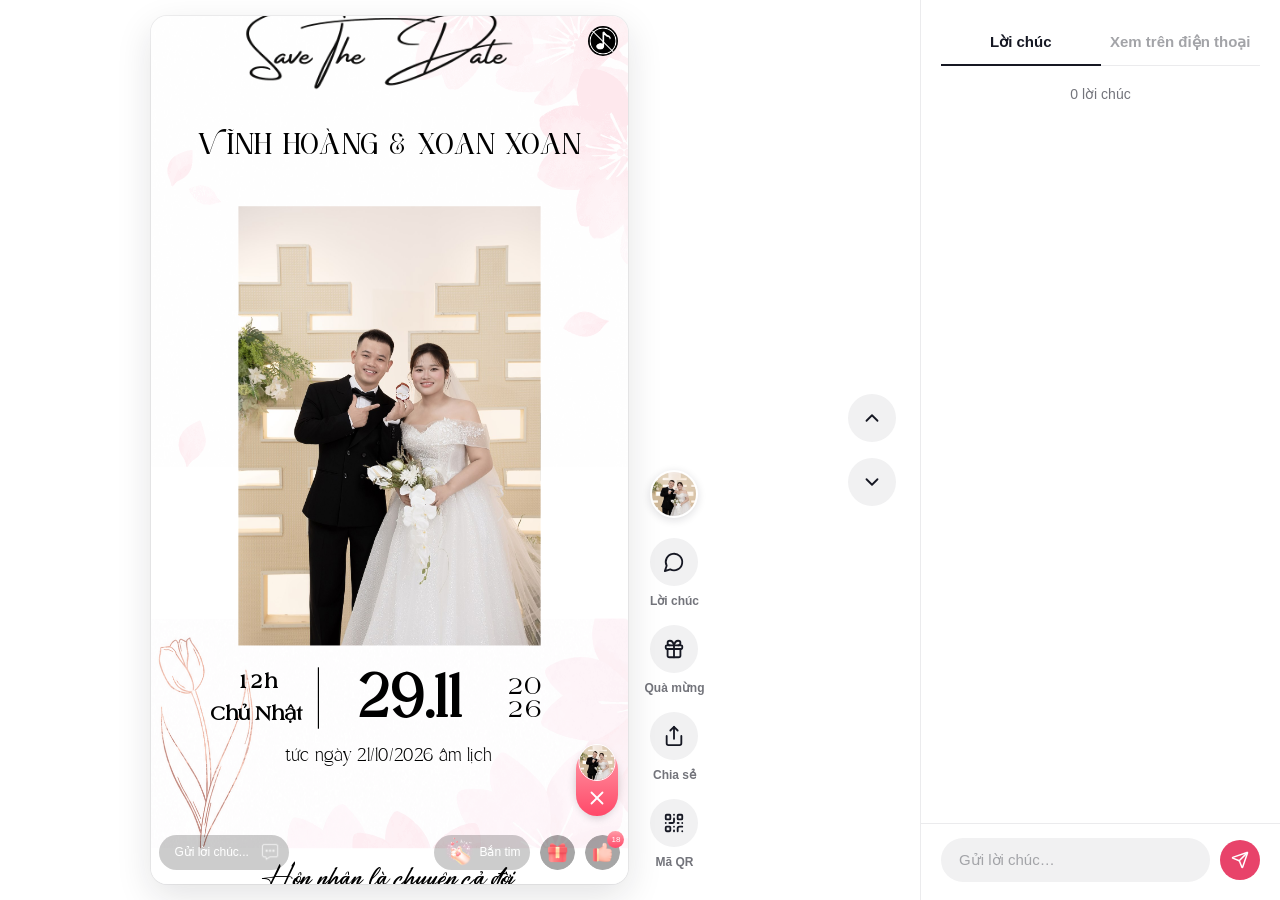
==== commit 805b563b: "Sync brideSection lunarDate and bump cache version" ====
--- a/index.html
+++ b/index.html
@@ -18,7 +18,7 @@
   <link rel="preconnect" href="https://fonts.googleapis.com" />
   <link rel="preconnect" href="https://fonts.gstatic.com" crossorigin />
   <link rel="stylesheet" href="https://fonts.googleapis.com/css2?family=Quicksand:wght@400;500;600;700&display=swap" />
-  <link rel="stylesheet" href="styles.css?v=20261112b" />
+  <link rel="stylesheet" href="styles.css?v=20261112c" />
 </head>
 <body>
 <div hidden=""><!--$--><!--/$--></div><!--$--><!--/$--><div class="guest-ui_nestedLoading___AAHA"><div class="guest-ui_spinContainer__fVctq"><div class="pc-container feedLayout_feed__jIIvL"><aside class="feedLayout_side__cEJ5f"><a href="#" class="feedLayout_brand__jp8cJ"><img src="assets/logo-symbol.svg" alt="" width="30" height="30"/><span>Thiệp Cưới Online</span></a><div class="feedLayout_info__sg8Nb"><img class="feedLayout_infoCover__g9FMQ" src="uploads/cover-vinhhoang.jpg" alt="" width="212" height="119"/><h1 class="feedLayout_infoTitle__srkTO">Vĩnh Hoàng💕Xoan Xoan</h1><p class="feedLayout_infoDesc__WayYb">Trân trọng kính mời quý khách đến dự lễ cưới của chúng tôi. Rất mong được đón tiếp quý khách!</p></div><p class="feedLayout_sideFoot__AckKV">© 2026 Vĩnh Hoàng 💕 Xoan Xoan</p></aside><main class="feedLayout_stage__zQjhY"><div class="feedLayout_cardRow__36Grw"><div class="pc-content feedLayout_card__Nx6Wg"><div id="app-view-index" class="jsx-443a9d513198ef78 "><div id="audio-control-wrapper" class="jsx-1319890903 cursor-pointer"><div class="jsx-1319890903 audio-toggle "><img src="assets/audio-1.png" alt="music icon" class="jsx-1319890903 music-icon"/><div class="jsx-1319890903 icon-cancel"><div class="jsx-1319890903 icon-line"></div></div></div></div><audio src="uploads/damcuoi.mp3" preload="auto"></audio><div data-autoscroll-root="" class="relative overflow-x-hidden styles_customScroll__X5r6w h-full" style="background-color:#fff;overflow-y:auto;touch-action:pan-y"><div id="root-page-container" style="background-color:#fff;background-image:none;background-size:cover;width:404px;height:6098px;position:relative;overflow:hidden;margin:0 auto" class="jsx-7bcb8cec9f2990d1"><div id="canvas-scaler" style="position:relative;user-select:auto;display:flex;align-items:center;justify-content:center;box-sizing:border-box;width:404px;height:6098px;min-width:50px;min-height:50px;transform-origin:0 0"><div class="jsx-7bcb8cec9f2990d1 w-full h-full"><div data-node-id="_PFyxYCW_z" style="position:absolute;top:2206.0177541824px;left:2.058281939257812px;width:395.35440000000006px;height:auto;z-index:26;cursor:default;transform:rotate(0deg)" class="jsx-3951157770 text-box-component "><div data-transition-key="_PFyxYCW_z-fade-in-1.6-0.5-ease-out-false" data-node-id="_PFyxYCW_z" style="transition:all 1.6s ease-out 0.5s;transform:none;opacity:1;width:100%;height:100%"><div style="position:relative;width:100%;height:100%;padding:0px 0px 0px 0px;border-radius:0px 
@@ -428,6 +428,6 @@
 <!-- Toast -->
 <div id="cl-toast" class="cl-toast" role="status" aria-live="polite"></div>
 
-<script src="script.js?v=20261112b"></script>
+<script src="script.js?v=20261112c"></script>
 </body>
 </html>
